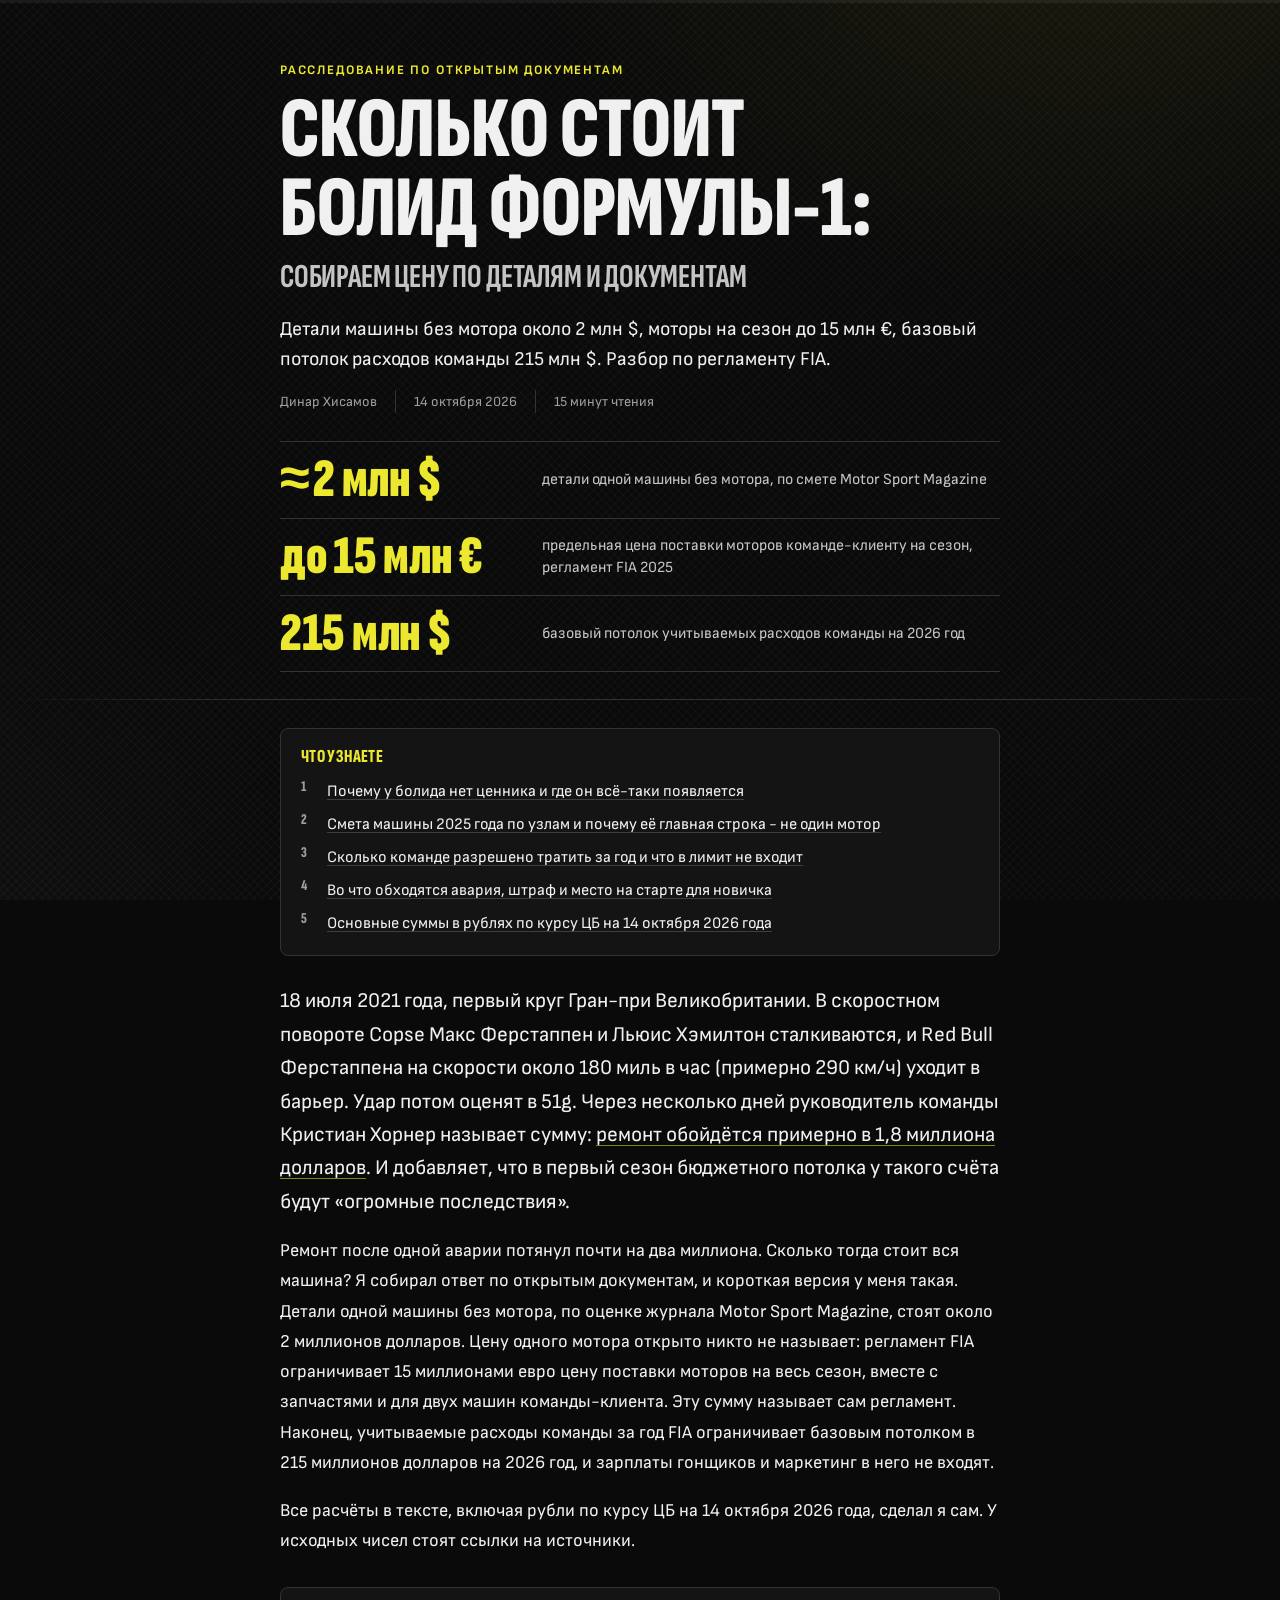
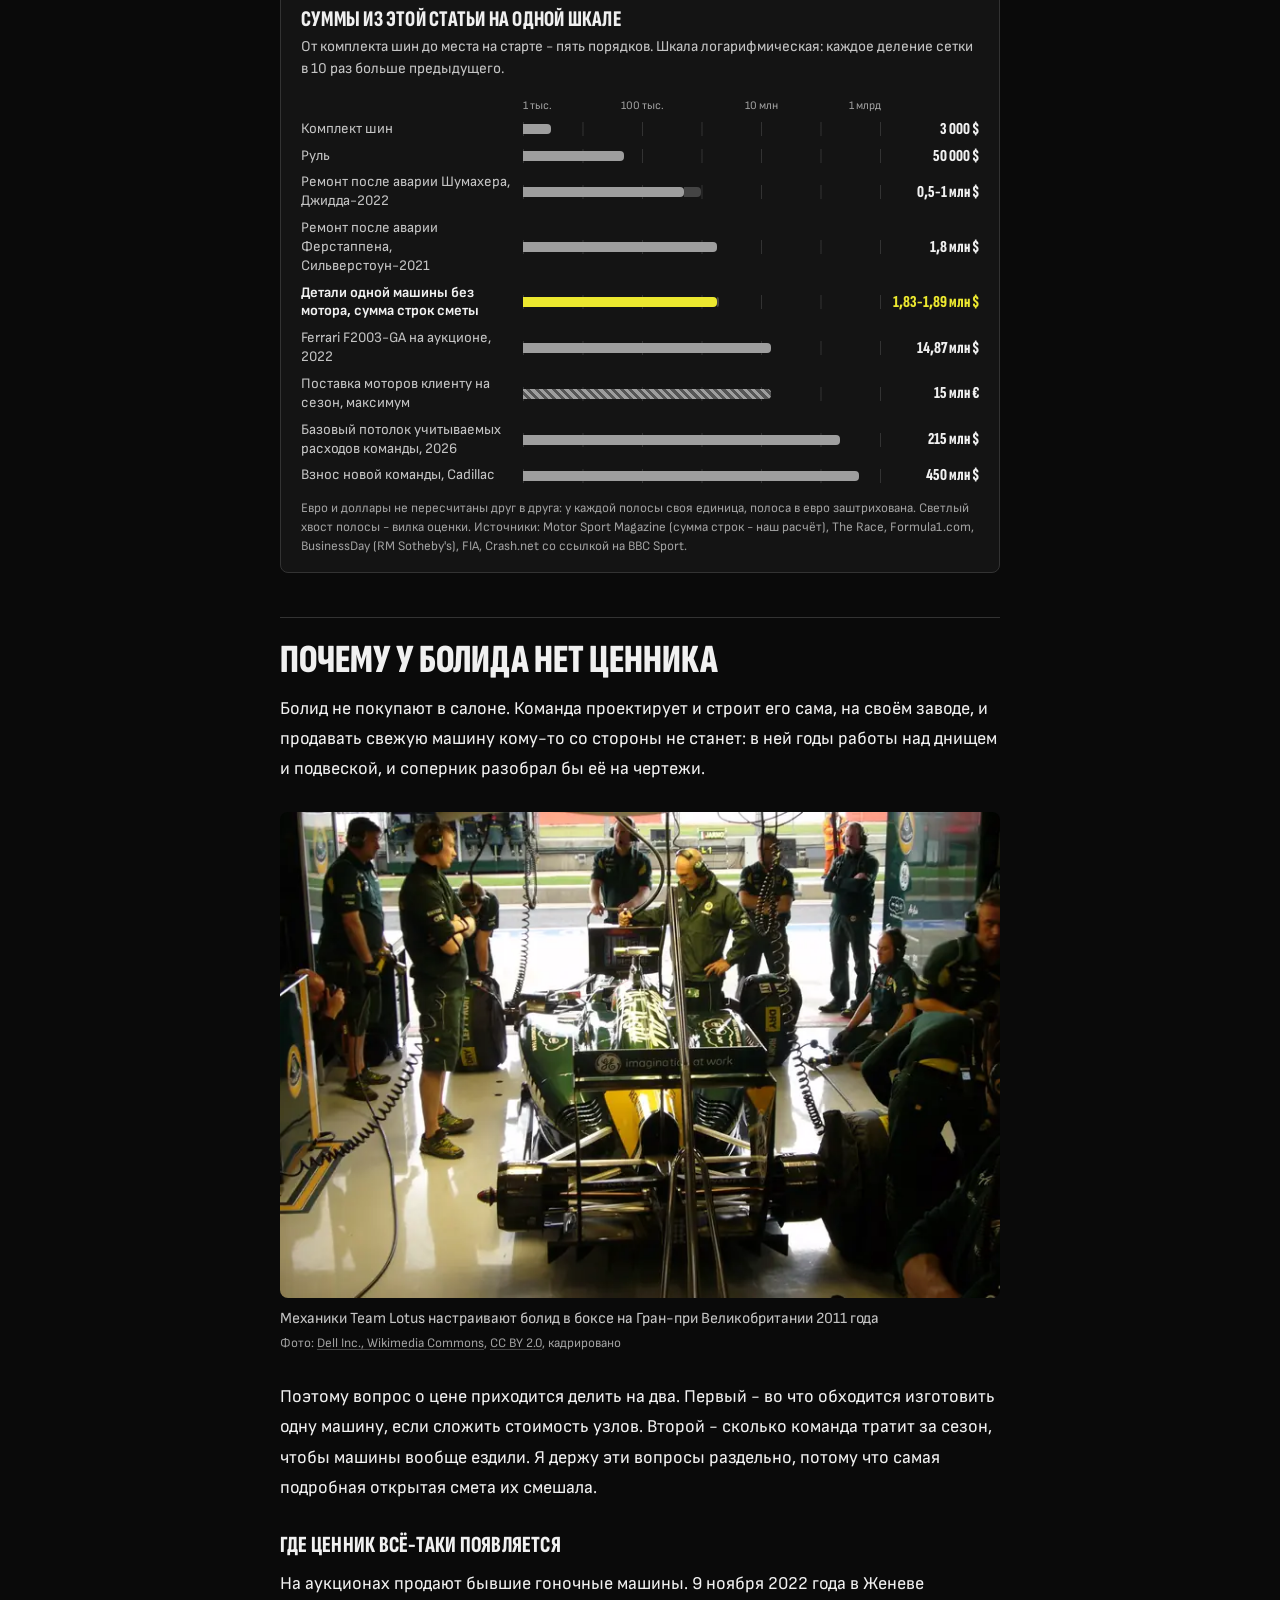
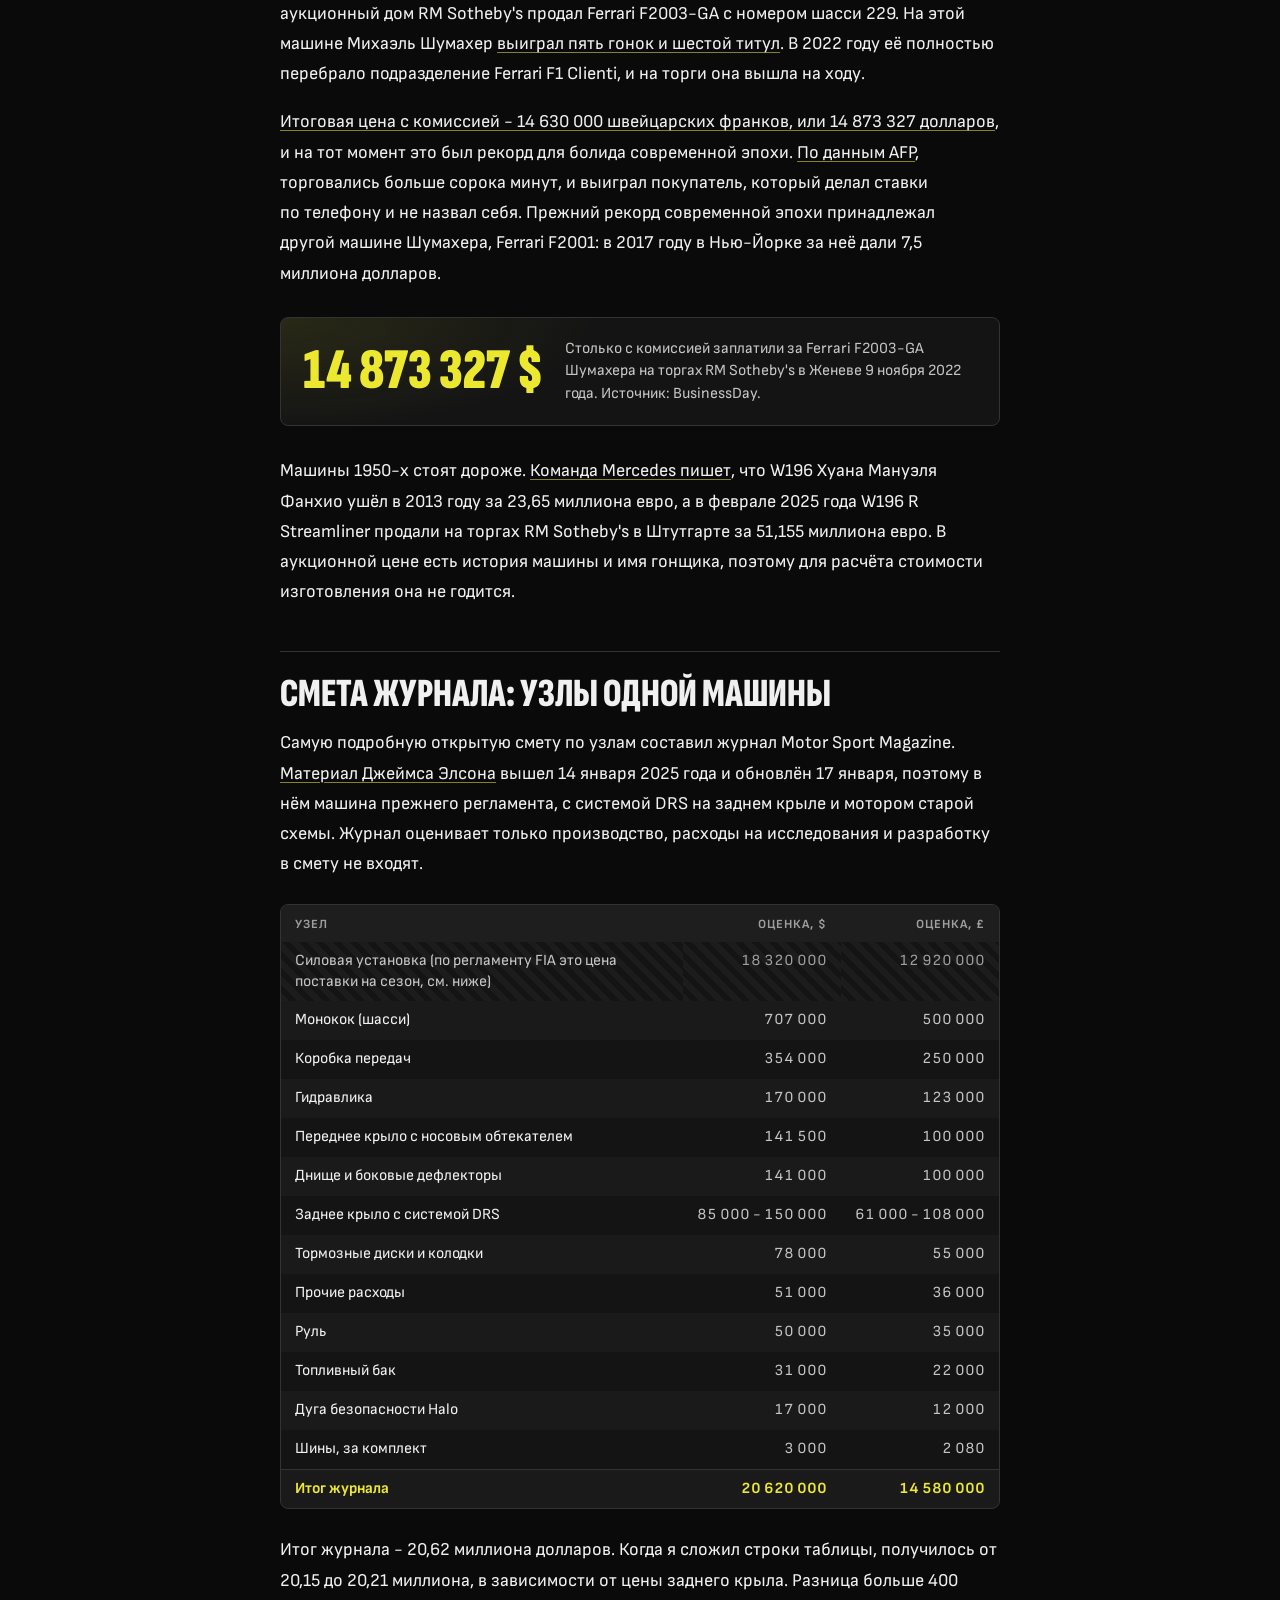
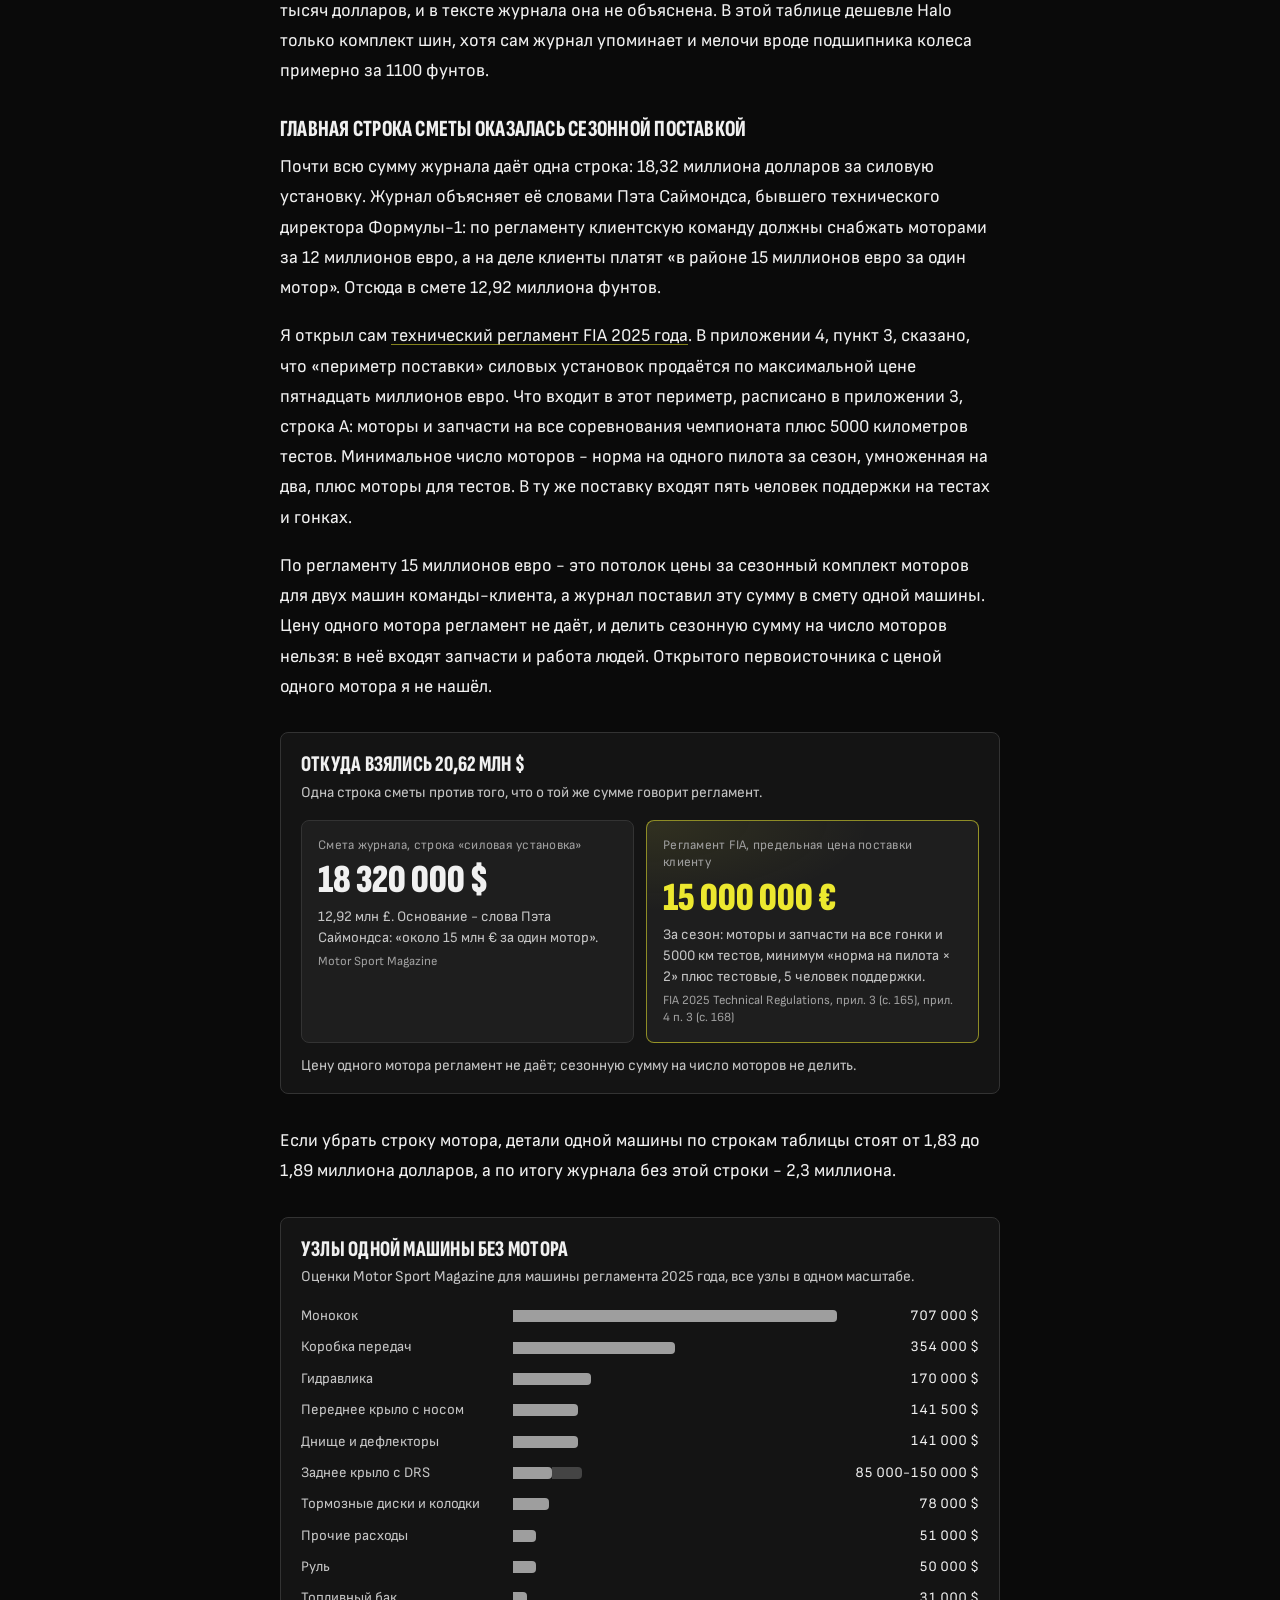
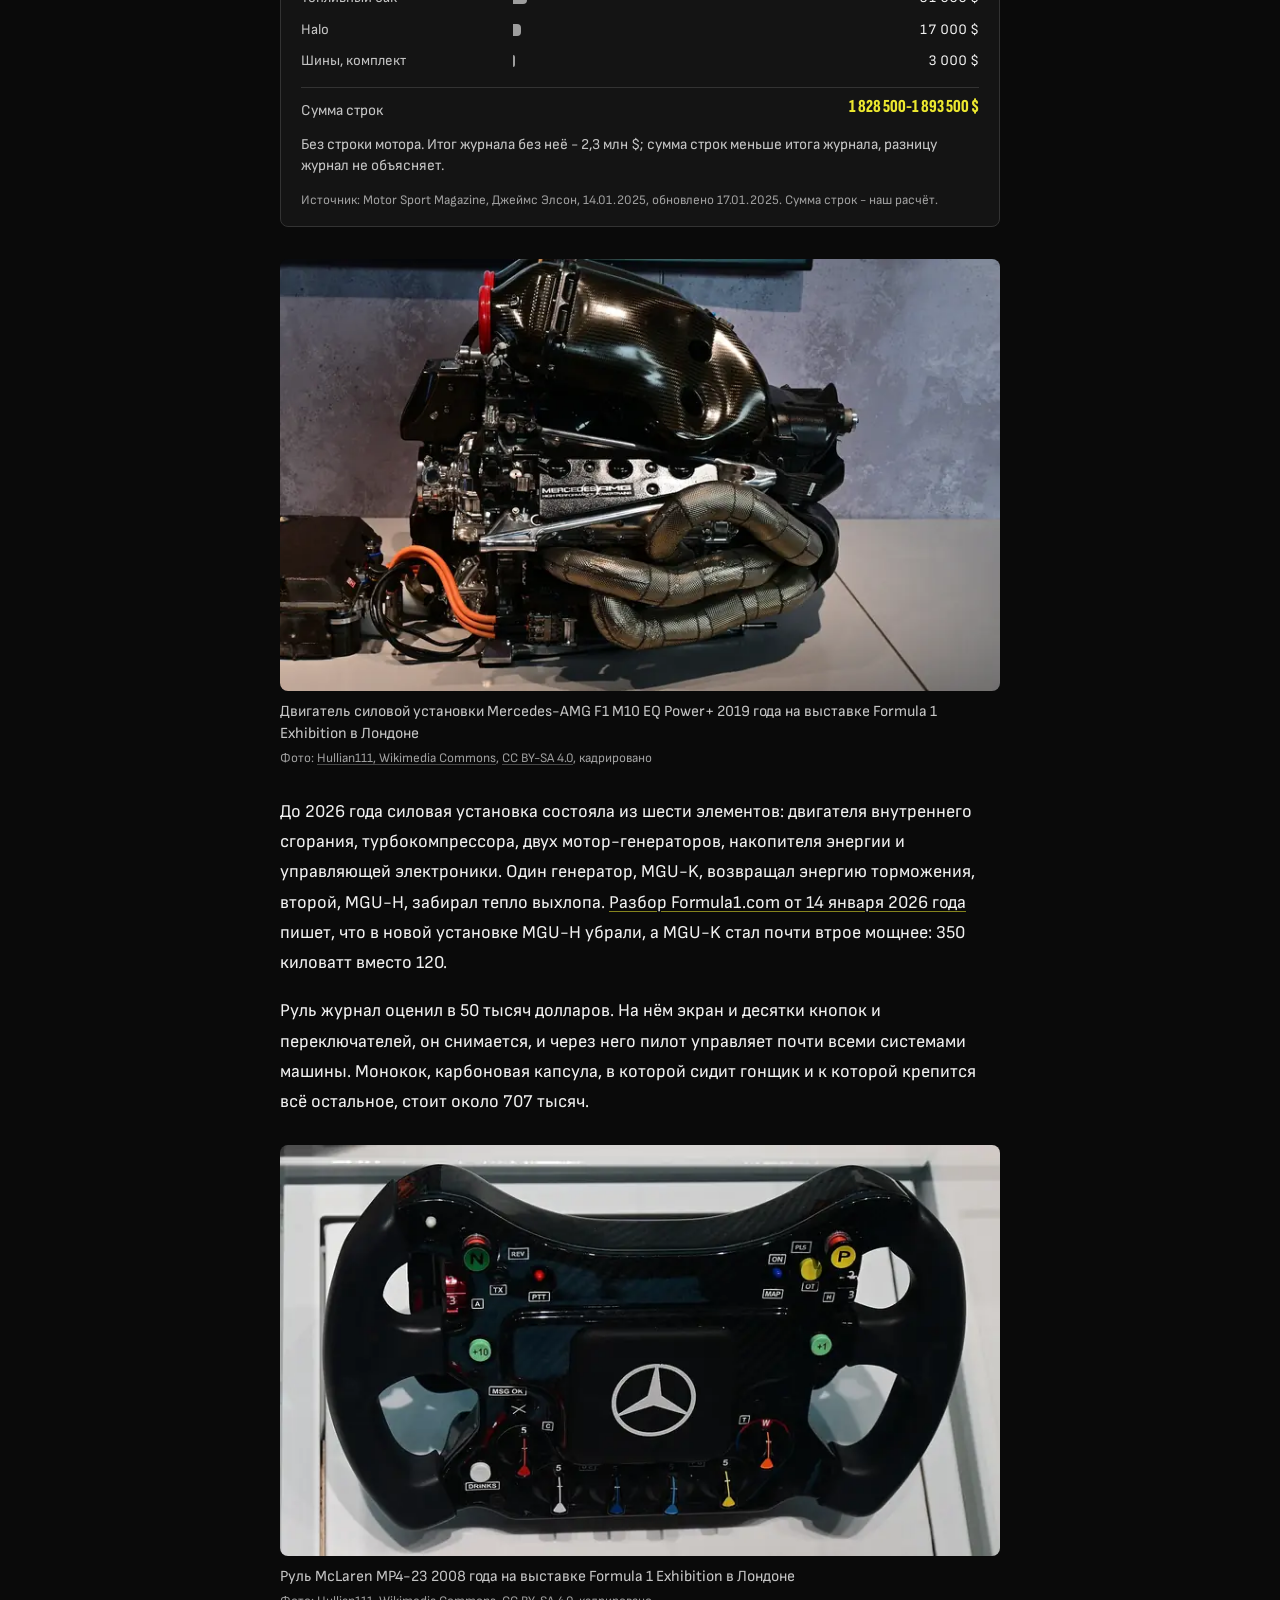
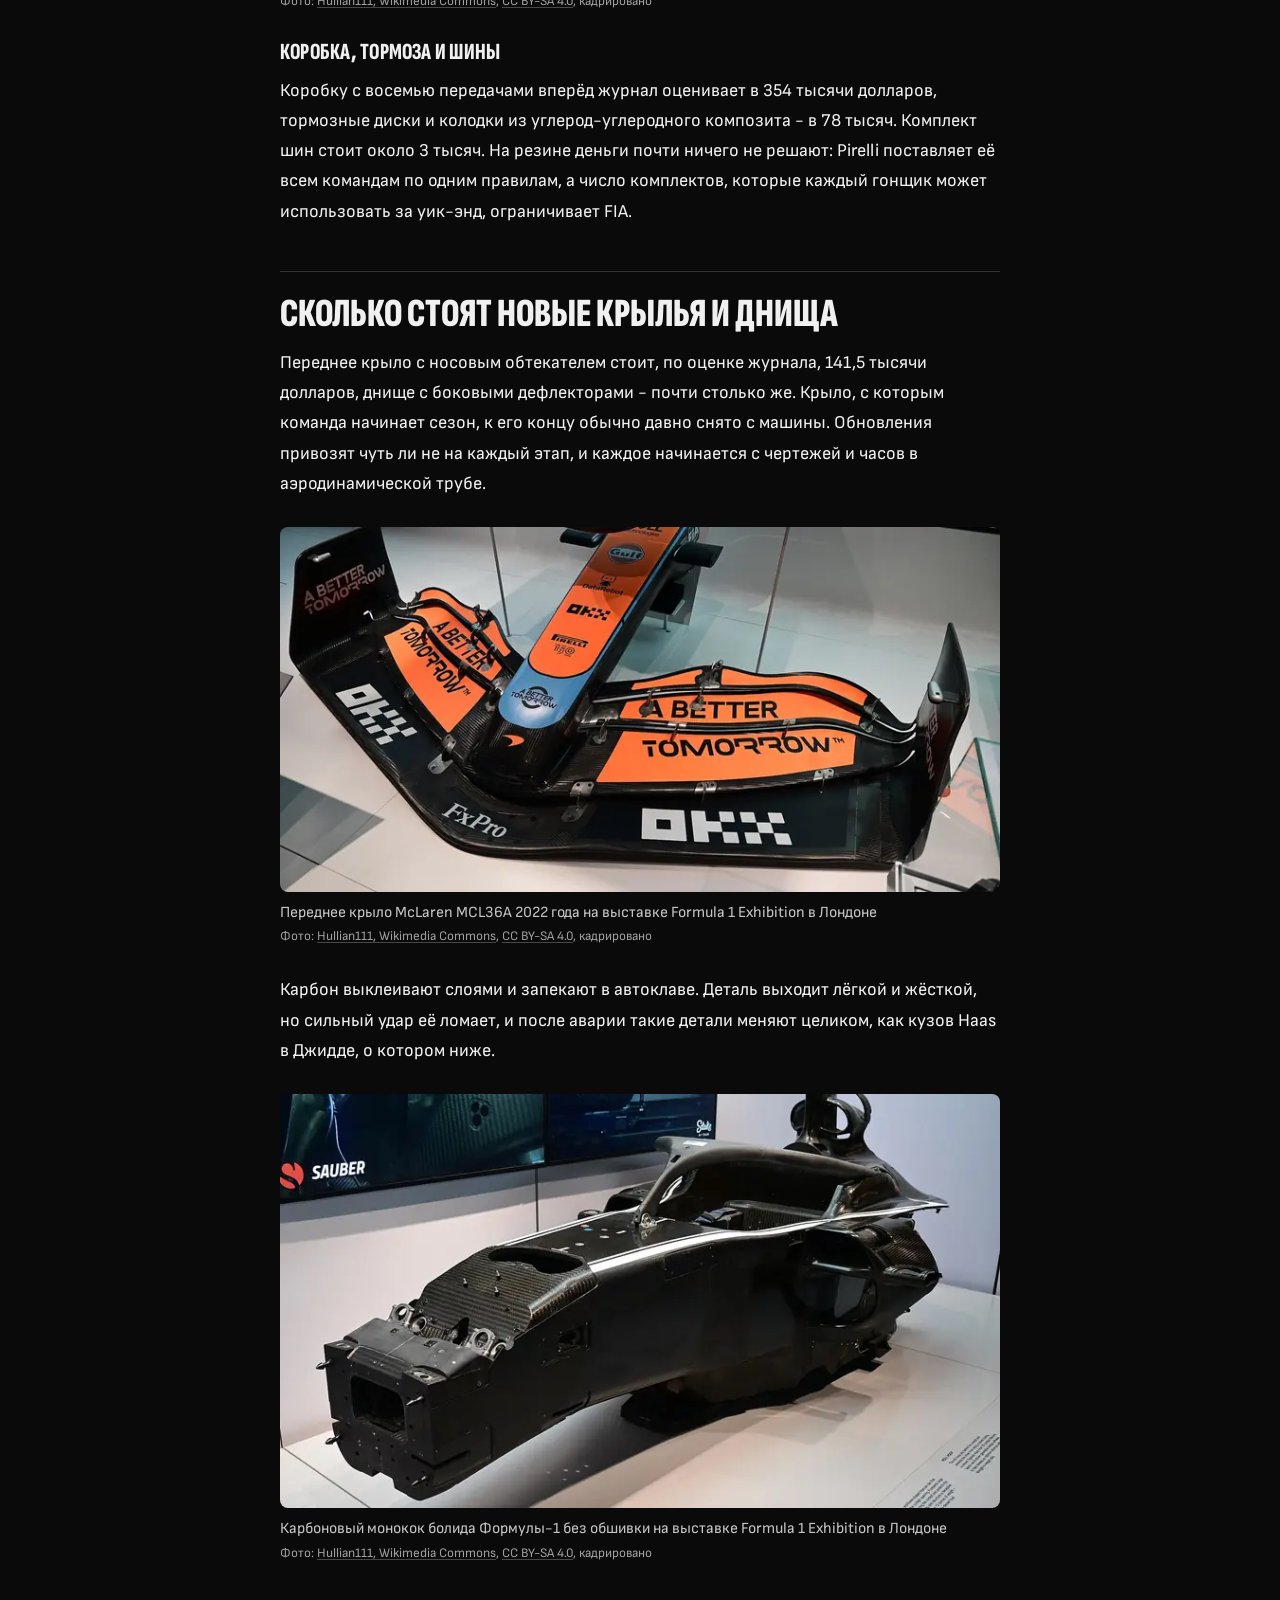
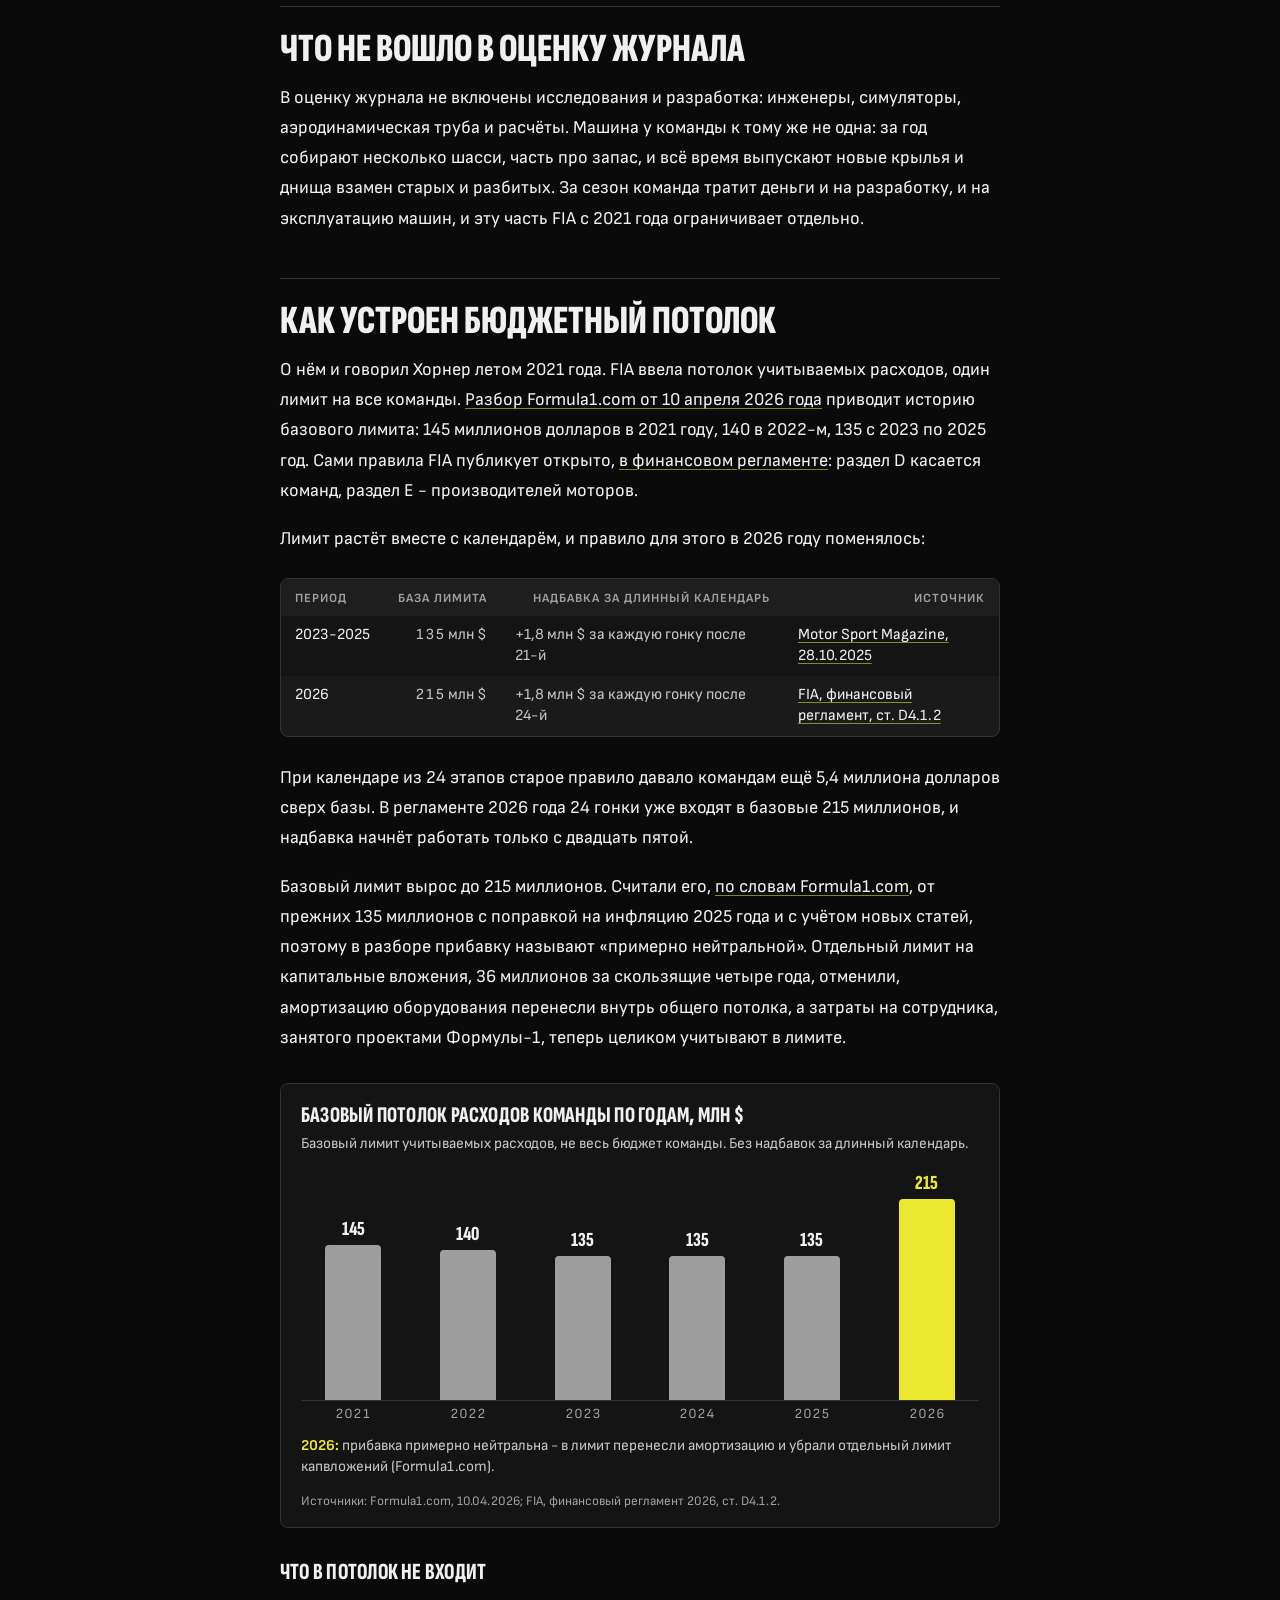
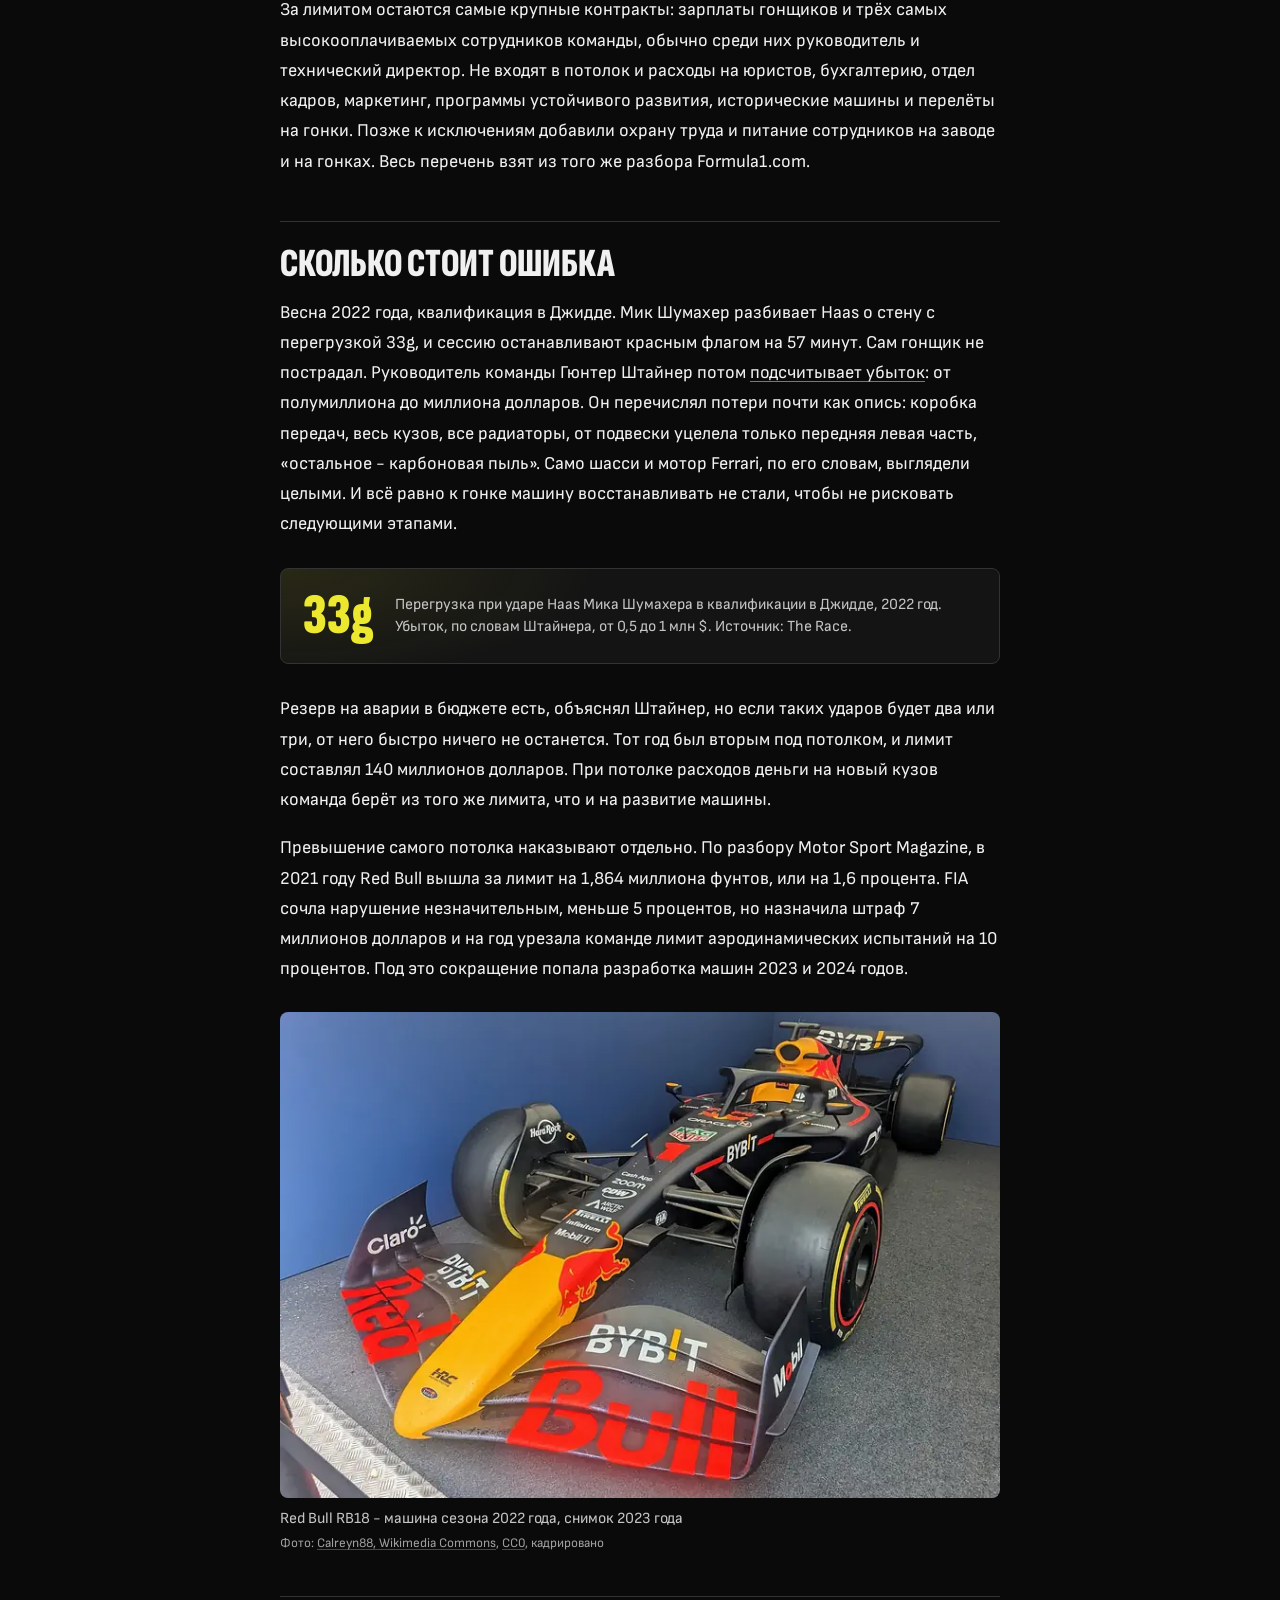
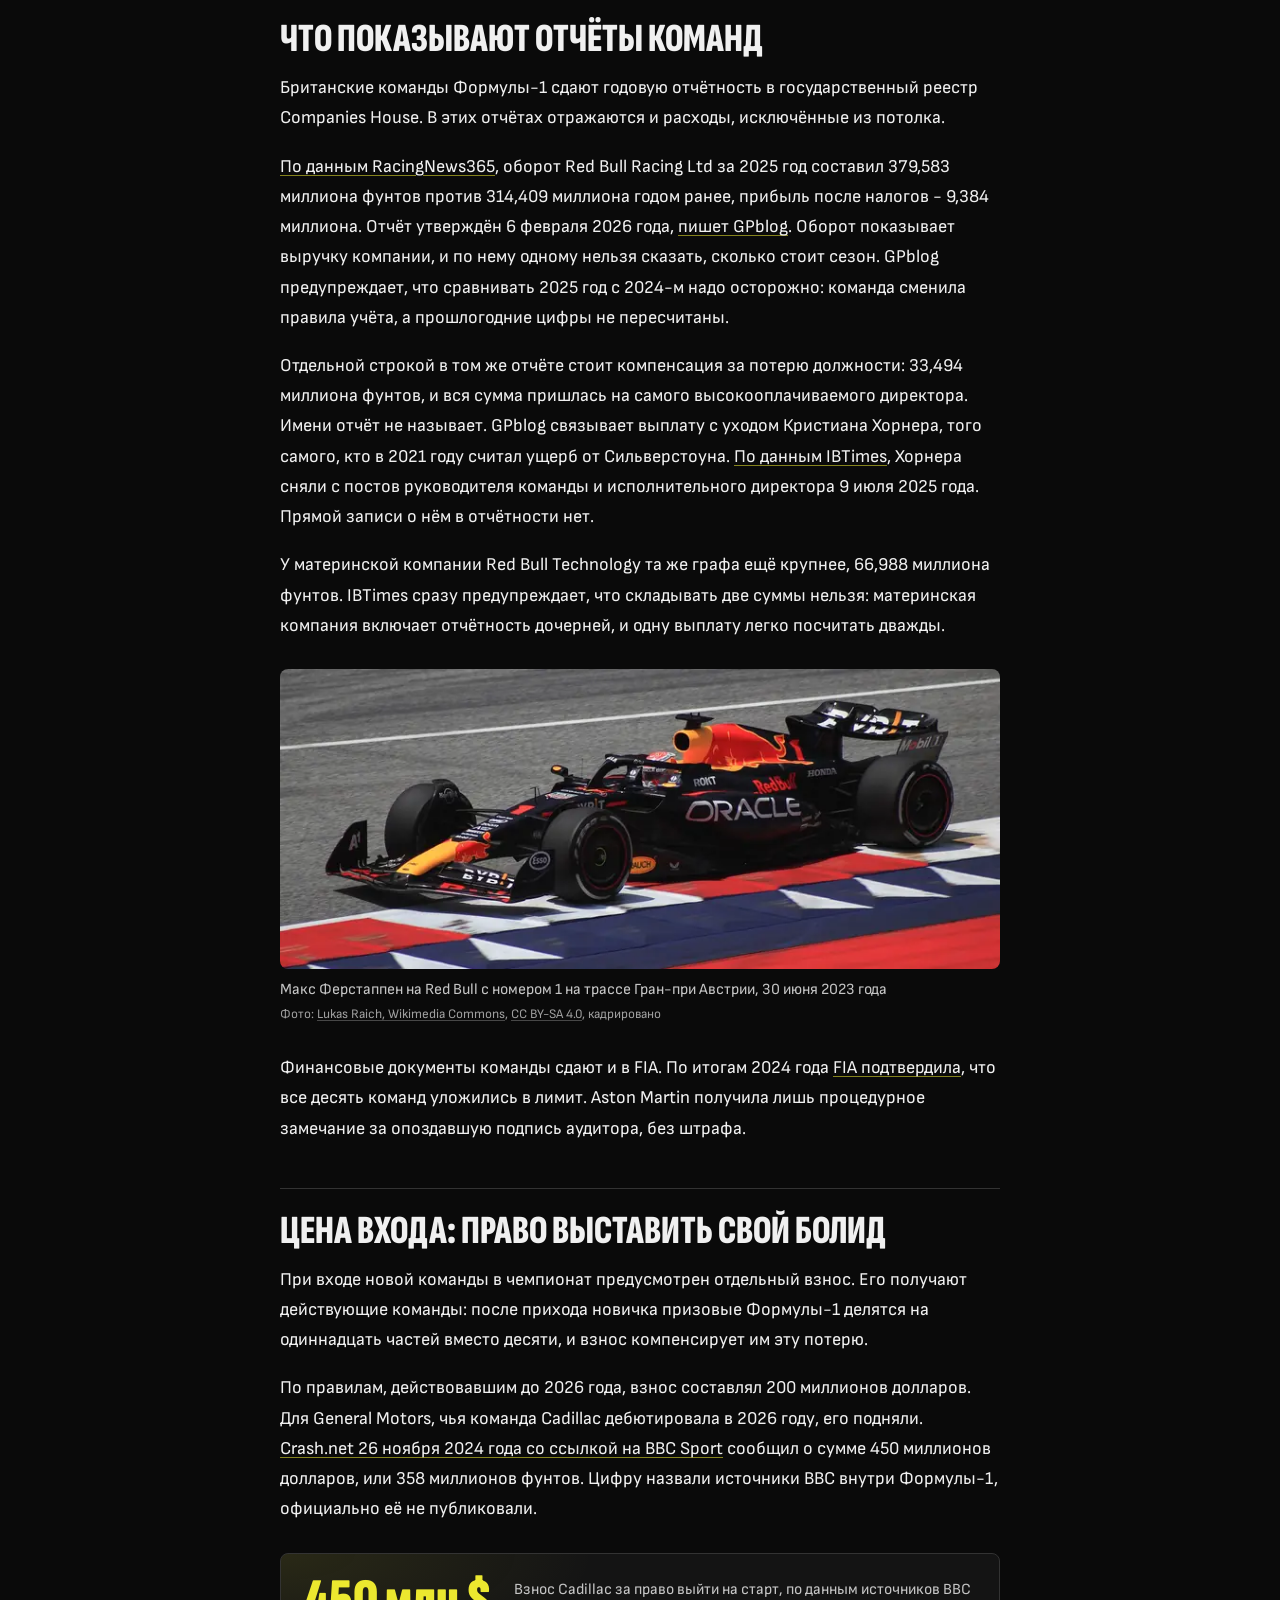
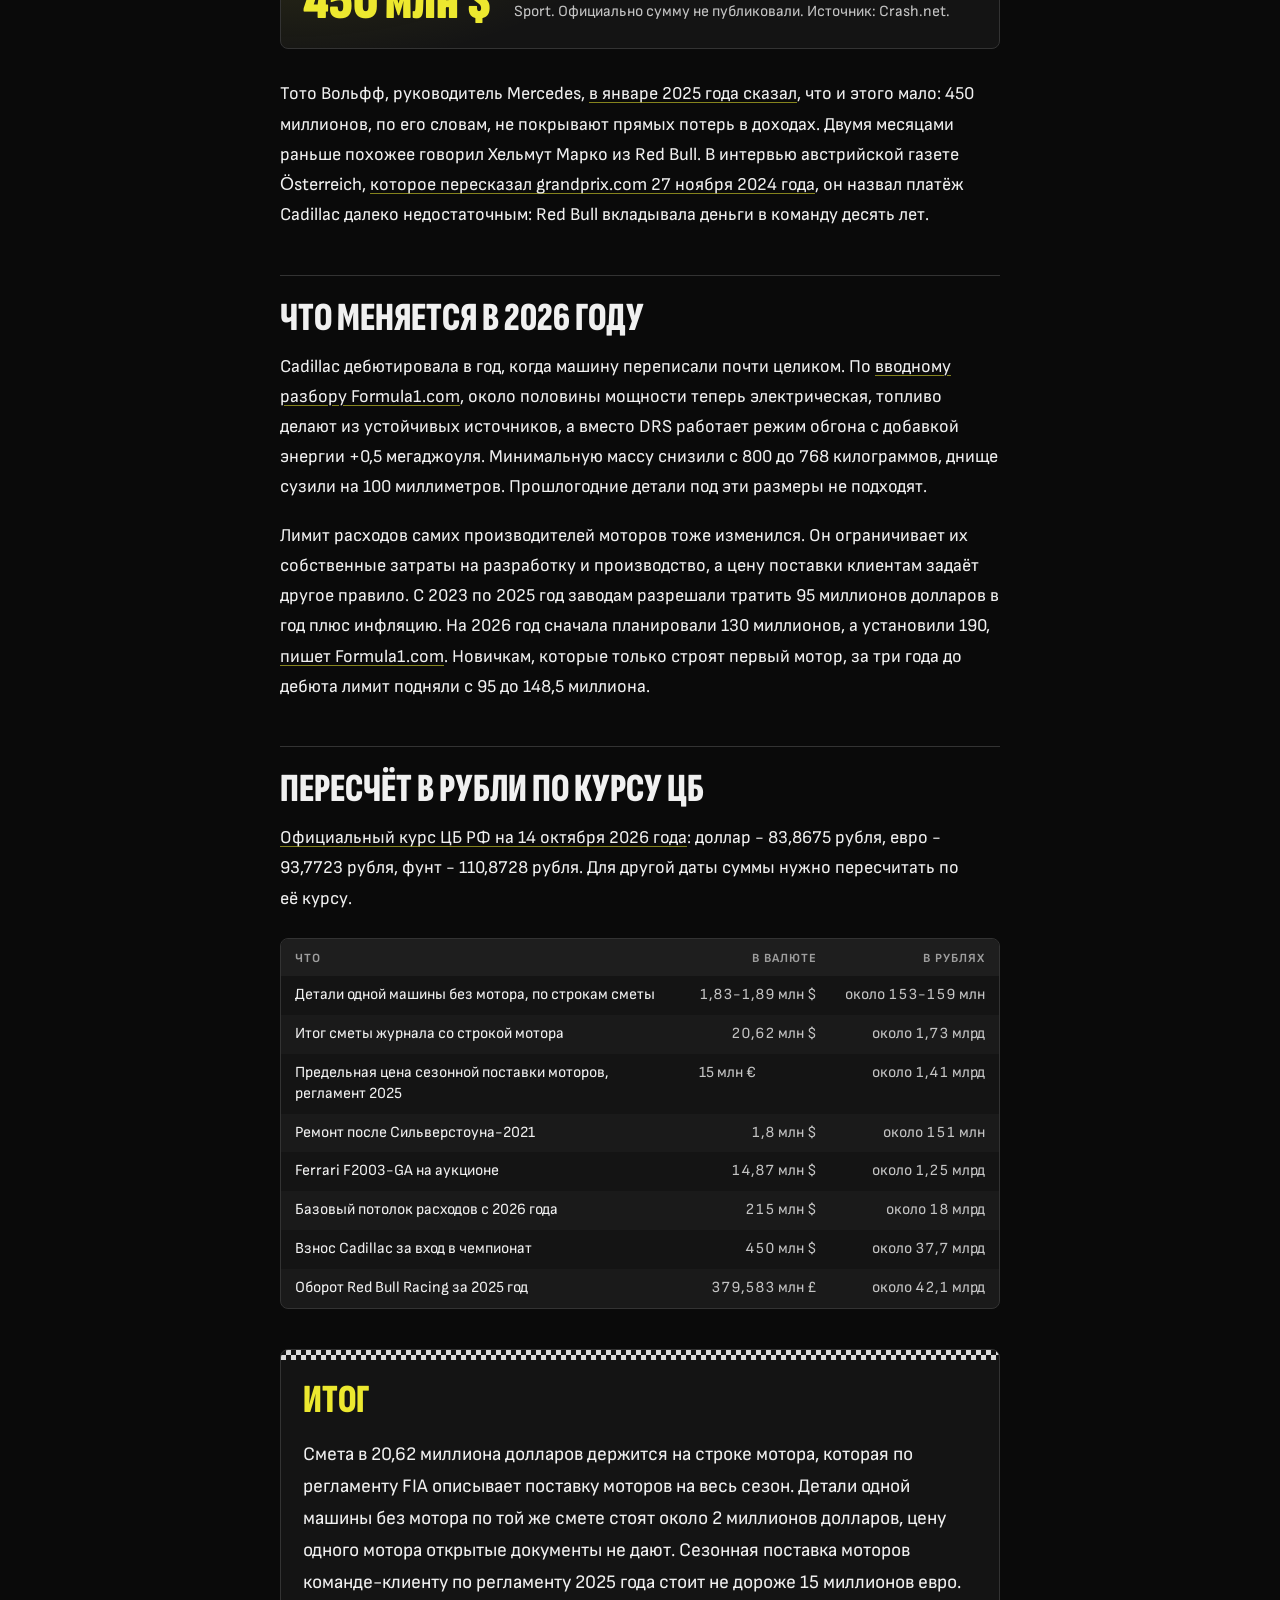
==== index.html @ 83c98d94 "Обновление страницы 2026-10-14 20:47" ====
<!doctype html>
<html lang="ru">
<head>
<meta charset="utf-8">
<meta name="viewport" content="width=device-width, initial-scale=1">
<title>Сколько стоит болид Формулы-1: цена по деталям и документам</title>
<meta name="description" content="Детали машины без мотора около 2 млн $, моторы на сезон до 15 млн €, базовый потолок расходов команды 215 млн $. Разбор по регламенту FIA.">
<meta name="robots" content="noindex, nofollow">
<link rel="canonical" href="https://dinarmizex-hue.github.io/f1-car-cost/">
<meta name="theme-color" content="#0a0a0a">
<link rel="icon" href="data:image/svg+xml,%3Csvg xmlns='http://www.w3.org/2000/svg' viewBox='0 0 32 32'%3E%3Crect width='32' height='32' rx='7' fill='%230a0a0a'/%3E%3Cpath d='M7 22h18v3H7zM9 18h14v2H9z' fill='%23ece82f'/%3E%3C/svg%3E">
<meta property="og:type" content="article">
<meta property="og:locale" content="ru_RU">
<meta property="og:title" content="Сколько стоит болид Формулы-1: цена по деталям и документам">
<meta property="og:description" content="Детали машины без мотора около 2 млн $, моторы на сезон до 15 млн €, базовый потолок расходов команды 215 млн $. Разбор по регламенту FIA.">
<meta property="og:url" content="https://dinarmizex-hue.github.io/f1-car-cost/">
<meta property="og:image" content="https://dinarmizex-hue.github.io/f1-car-cost/og.jpg">
<meta property="og:image:width" content="1200">
<meta property="og:image:height" content="630">
<meta property="og:image:alt" content="Red Bull Макса Ферстаппена на трассе Гран-при Австрии 2023 года">
<meta name="twitter:card" content="summary_large_image">
<link rel="preload" href="fonts/sofia-xc-normal-cyrillic.woff2" as="font" type="font/woff2" crossorigin>
<link rel="preload" href="fonts/sofia-sans-normal-cyrillic.woff2" as="font" type="font/woff2" crossorigin>
<link rel="stylesheet" href="style.css?v=40e8b576d6">
<script>document.documentElement.classList.add('js')</script>
<script type="application/ld+json">{"@context": "https://schema.org", "@type": "Article", "headline": "Сколько стоит болид Формулы-1: цена по деталям и документам", "description": "Детали машины без мотора около 2 млн $, моторы на сезон до 15 млн €, базовый потолок расходов команды 215 млн $. Разбор по регламенту FIA.", "inLanguage": "ru", "datePublished": "2026-10-14", "dateModified": "2026-10-14", "image": ["https://dinarmizex-hue.github.io/f1-car-cost/og.jpg"], "author": {"@type": "Person", "name": "Динар Хисамов"}, "mainEntityOfPage": {"@type": "WebPage", "@id": "https://dinarmizex-hue.github.io/f1-car-cost/"}, "wordCount": 2637}</script>
</head>
<body>
<a class="skip" href="#statya" data-x>К тексту статьи</a>
<div class="progress" aria-hidden="true"><span></span></div>
<nav class="rail" aria-label="Разделы статьи" data-x><ol><li><a href="#bez-cennika">Нет ценника</a></li><li><a href="#smeta">Смета по узлам</a></li><li><a href="#krylo-i-dnishche">Крылья и днища</a></li><li><a href="#vne-smety">Вне сметы</a></li><li><a href="#potolok">Бюджетный потолок</a></li><li><a href="#oshibka">Цена ошибки</a></li><li><a href="#otchety">Отчёты команд</a></li><li><a href="#cena-vhoda">Цена входа</a></li><li><a href="#chto-menyaetsya-v-2026-godu">2026 год</a></li><li><a href="#rubli">В рублях</a></li><li><a href="#itog">Итог</a></li><li><a href="#istochniki">Источники</a></li></ol></nav>
<header class="hero">
<div class="col">
<p class="kicker" data-x>Расследование по открытым документам</p>
<h1><span class="h1a">Сколько стоит болид Формулы-1:</span> <span class="h1b">собираем цену по деталям и документам</span></h1>
<p class="dek">Детали машины без мотора около 2 млн $, моторы на сезон до 15 млн €, базовый потолок расходов команды 215 млн $. Разбор по регламенту FIA.</p>
<p class="byline" data-x><span>Динар Хисамов</span><span>14 октября 2026</span><span>15 минут чтения</span></p>
<ol class="tower" data-x aria-label="Короткий ответ">
<li><span class="tw-num">≈&#8239;2 млн&nbsp;$</span><span class="tw-cap">детали одной машины без мотора, по смете Motor Sport Magazine</span></li>
<li><span class="tw-num">до&nbsp;15 млн&nbsp;€</span><span class="tw-cap">предельная цена поставки моторов команде-клиенту на сезон, регламент FIA 2025</span></li>
<li><span class="tw-num" data-count="215">215 млн&nbsp;$</span><span class="tw-cap">базовый потолок учитываемых расходов команды на 2026 год</span></li>
</ol>
</div>
</header>
<main id="statya">
<div class="col">
<nav class="learn" aria-label="Что узнаете" data-x><p class="learn-t">Что узнаете</p><ol><li><a href="#bez-cennika">Почему у болида нет ценника и где он всё-таки появляется</a></li><li><a href="#smeta">Смета машины 2025 года по узлам и почему её главная строка - не один мотор</a></li><li><a href="#potolok">Сколько команде разрешено тратить за год и что в лимит не входит</a></li><li><a href="#oshibka">Во что обходятся авария, штраф и место на старте для новичка</a></li><li><a href="#rubli">Основные суммы в рублях по курсу ЦБ на 14 октября 2026 года</a></li></ol></nav>
<div class="prose">
<p class="lede">18 июля 2021 года, первый круг Гран-при Великобритании. В скоростном повороте Copse Макс Ферстаппен и Льюис Хэмилтон сталкиваются, и Red Bull Ферстаппена на скорости около 180 миль в час (примерно 290 км/ч) уходит в барьер. Удар потом оценят в 51g. Через несколько дней руководитель команды Кристиан Хорнер называет сумму: <a href="https://www.formula1.com/en/latest/article/red-bull-estimate-damage-to-verstappens-car-from-hamilton-collision-will.4KgQmjryYnBWvTbLQu5IYc" target="_blank" rel="noopener">ремонт обойдётся примерно в 1,8 миллиона долларов</a>. И добавляет, что в первый сезон бюджетного потолка у такого счёта будут «огромные последствия».</p>
<p>Ремонт после одной аварии потянул почти на два миллиона. Сколько тогда стоит вся машина? Я собирал ответ по открытым документам, и короткая версия у меня такая. Детали одной машины без мотора, по оценке журнала Motor Sport Magazine, стоят около 2 миллионов долларов. Цену одного мотора открыто никто не называет: регламент FIA ограничивает 15 миллионами евро цену поставки моторов на весь сезон, вместе с запчастями и для двух машин команды-клиента. Эту сумму называет сам регламент. Наконец, учитываемые расходы команды за год FIA ограничивает базовым потолком в 215 миллионов долларов на 2026 год, и зарплаты гонщиков и маркетинг в него не входят.</p>
<p>Все расчёты в тексте, включая рубли по курсу ЦБ на 14 октября 2026 года, сделал я сам. У исходных чисел стоят ссылки на источники.</p>
<figure class="chart chart-lad reveal" data-x id="masshtab">
<figcaption class="chart-head"><span class="chart-title">Суммы из этой статьи на одной шкале</span>
<span class="chart-sub">От комплекта шин до места на старте - пять порядков. Шкала логарифмическая: каждое деление сетки в 10 раз больше предыдущего.</span></figcaption>
<div class="lad-axis" aria-hidden="true"><span style="--l:0.00%">1 тыс.</span><span style="--l:33.33%">100 тыс.</span><span style="--l:66.67%">10 млн</span><span style="--l:100.00%">1 млрд</span></div>
<ol class="lad"><li class="lad-row" style="--i:0"><span class="lad-what">Комплект шин</span><span class="lad-track" aria-hidden="true"><span class="lad-bar" style="--w:7.95%"></span></span><span class="lad-val">3 000 $</span></li><li class="lad-row" style="--i:1"><span class="lad-what">Руль</span><span class="lad-track" aria-hidden="true"><span class="lad-bar" style="--w:28.32%"></span></span><span class="lad-val">50 000 $</span></li><li class="lad-row" style="--i:2"><span class="lad-what">Ремонт после аварии Шумахера, Джидда-2022</span><span class="lad-track" aria-hidden="true"><span class="lad-bar" style="--w:44.98%"></span><span class="lad-ext" style="--l:44.98%;--w:5.02%"></span></span><span class="lad-val">0,5-1 млн $</span></li><li class="lad-row" style="--i:3"><span class="lad-what">Ремонт после аварии Ферстаппена, Сильверстоун-2021</span><span class="lad-track" aria-hidden="true"><span class="lad-bar" style="--w:54.25%"></span></span><span class="lad-val">1,8 млн $</span></li><li class="lad-row is-hot" style="--i:4"><span class="lad-what">Детали одной машины без мотора, сумма строк сметы</span><span class="lad-track" aria-hidden="true"><span class="lad-bar" style="--w:54.37%"></span><span class="lad-ext" style="--l:54.37%;--w:0.60%"></span></span><span class="lad-val">1,83-1,89 млн $</span></li><li class="lad-row" style="--i:5"><span class="lad-what">Ferrari F2003-GA на аукционе, 2022</span><span class="lad-track" aria-hidden="true"><span class="lad-bar" style="--w:69.54%"></span></span><span class="lad-val">14,87 млн $</span></li><li class="lad-row is-eur" style="--i:6"><span class="lad-what">Поставка моторов клиенту на сезон, максимум</span><span class="lad-track" aria-hidden="true"><span class="lad-bar" style="--w:69.60%"></span></span><span class="lad-val">15 млн €</span></li><li class="lad-row" style="--i:7"><span class="lad-what">Базовый потолок учитываемых расходов команды, 2026</span><span class="lad-track" aria-hidden="true"><span class="lad-bar" style="--w:88.87%"></span></span><span class="lad-val">215 млн $</span></li><li class="lad-row" style="--i:8"><span class="lad-what">Взнос новой команды, Cadillac</span><span class="lad-track" aria-hidden="true"><span class="lad-bar" style="--w:94.22%"></span></span><span class="lad-val">450 млн $</span></li></ol>
<p class="chart-src">Евро и доллары не пересчитаны друг в друга: у каждой полосы своя единица, полоса в евро заштрихована. Светлый хвост полосы - вилка оценки. Источники: Motor Sport Magazine (сумма строк - наш расчёт), The Race, Formula1.com, BusinessDay (RM Sotheby's), FIA, Crash.net со ссылкой на BBC Sport.</p>
</figure>
<h2 id="bez-cennika">Почему у болида нет ценника</h2>
<p>Болид не покупают в салоне. Команда проектирует и строит его сама, на своём заводе, и продавать свежую машину кому-то со стороны не станет: в ней годы работы над днищем и подвеской, и соперник разобрал бы её на чертежи.</p>
<figure class="photo reveal"><div class="ph"><img src="img/lotus-garage-760.webp" srcset="img/lotus-garage-760.webp 760w, img/lotus-garage-1200.webp 1200w" sizes="(max-width: 800px) 100vw, 720px" width="1200" height="810" loading="lazy" decoding="async" alt="Механики Team Lotus настраивают болид в боксе на Гран-при Великобритании 2011 года"></div><figcaption><span class="ph-cap">Механики Team Lotus настраивают болид в боксе на Гран-при Великобритании 2011 года</span><span class="credit" data-x>Фото: <a href="https://commons.wikimedia.org/wiki/File:2011_British_GP_-_Lotus_garage.jpg" target="_blank" rel="noopener">Dell Inc., Wikimedia Commons</a>, <a href="https://creativecommons.org/licenses/by/2.0/" target="_blank" rel="noopener">CC BY 2.0</a>, кадрировано</span></figcaption></figure>
<p>Поэтому вопрос о цене приходится делить на два. Первый - во что обходится изготовить одну машину, если сложить стоимость узлов. Второй - сколько команда тратит за сезон, чтобы машины вообще ездили. Я держу эти вопросы раздельно, потому что самая подробная открытая смета их смешала.</p>
<h3>Где ценник всё-таки появляется</h3>
<p>На аукционах продают бывшие гоночные машины. 9 ноября 2022 года в Женеве аукционный дом RM Sotheby's продал Ferrari F2003-GA с номером шасси 229. На этой машине Михаэль Шумахер <a href="https://tiresandparts.net/news/ex-michael-schumacher-ferrari-f2003-ga-sells-for-record-14630000-chf-14873327-usd-at-sothebys-luxury-week-sale-in-geneva/" target="_blank" rel="noopener">выиграл пять гонок и шестой титул</a>. В 2022 году её полностью перебрало подразделение Ferrari F1 Clienti, и на торги она вышла на ходу.</p>
<p><a href="https://www.businessday.co.za/bd/life/motoring/2022-11-16-schumacher-ferrari-sells-for-more-than-14m-at-swiss-auction/" target="_blank" rel="noopener">Итоговая цена с комиссией - 14 630 000 швейцарских франков, или 14 873 327 долларов</a>, и на тот момент это был рекорд для болида современной эпохи. <a href="https://gulfnews.com/sport/schumacher-ferrari-fetches-record-13-million-at-auction-1.1668011144508" target="_blank" rel="noopener">По данным AFP</a>, торговались больше сорока минут, и выиграл покупатель, который делал ставки по телефону и не назвал себя. Прежний рекорд современной эпохи принадлежал другой машине Шумахера, Ferrari F2001: в 2017 году в Нью-Йорке за неё дали 7,5 миллиона долларов.</p>
<aside class="vrezka reveal" data-x><span class="vr-num" data-count="14873327">14 873 327 $</span><span class="vr-text">Столько с комиссией заплатили за Ferrari F2003-GA Шумахера на торгах RM Sotheby's в Женеве 9 ноября 2022 года. Источник: BusinessDay.</span></aside>
<p>Машины <span class="nw">1950-х</span> стоят дороже. <a href="https://www.mercedesamgf1.com/news/introducing-the-most-valuable-grand-prix-car-ever" target="_blank" rel="noopener">Команда Mercedes пишет</a>, что W196 Хуана Мануэля Фанхио ушёл в 2013 году за 23,65 миллиона евро, а в феврале 2025 года W196 R Streamliner продали на торгах RM Sotheby's в Штутгарте за 51,155 миллиона евро. В аукционной цене есть история машины и имя гонщика, поэтому для расчёта стоимости изготовления она не годится.</p>
<h2 id="smeta">Смета журнала: узлы одной машины</h2>
<p>Самую подробную открытую смету по узлам составил журнал Motor Sport Magazine. <a href="https://www.motorsportmagazine.com/articles/single-seaters/f1/how-much-does-an-f1-car-cost/" target="_blank" rel="noopener">Материал Джеймса Элсона</a> вышел 14 января 2025 года и обновлён 17 января, поэтому в нём машина прежнего регламента, с системой DRS на заднем крыле и мотором старой схемы. Журнал оценивает только производство, расходы на исследования и разработку в смету не входят.</p>
<div class="tbl stack"><table><thead><tr><th>Узел</th><th class=n>Оценка, $</th><th class=n>Оценка, £</th></tr></thead><tbody><tr class="mot"><td data-label="Узел"><span class="cv">Силовая установка (по регламенту FIA это цена поставки на сезон, см. ниже)</span></td><td data-label="Оценка, $" class=n><span class="cv">18 320 000</span></td><td data-label="Оценка, £" class=n><span class="cv">12 920 000</span></td></tr><tr><td data-label="Узел"><span class="cv">Монокок (шасси)</span></td><td data-label="Оценка, $" class=n><span class="cv">707 000</span></td><td data-label="Оценка, £" class=n><span class="cv">500 000</span></td></tr><tr><td data-label="Узел"><span class="cv">Коробка передач</span></td><td data-label="Оценка, $" class=n><span class="cv">354 000</span></td><td data-label="Оценка, £" class=n><span class="cv">250 000</span></td></tr><tr><td data-label="Узел"><span class="cv">Гидравлика</span></td><td data-label="Оценка, $" class=n><span class="cv">170 000</span></td><td data-label="Оценка, £" class=n><span class="cv">123 000</span></td></tr><tr><td data-label="Узел"><span class="cv">Переднее крыло с носовым обтекателем</span></td><td data-label="Оценка, $" class=n><span class="cv">141 500</span></td><td data-label="Оценка, £" class=n><span class="cv">100 000</span></td></tr><tr><td data-label="Узел"><span class="cv">Днище и боковые дефлекторы</span></td><td data-label="Оценка, $" class=n><span class="cv">141 000</span></td><td data-label="Оценка, £" class=n><span class="cv">100 000</span></td></tr><tr><td data-label="Узел"><span class="cv">Заднее крыло с системой DRS</span></td><td data-label="Оценка, $" class=n><span class="cv">85 000 - 150 000</span></td><td data-label="Оценка, £" class=n><span class="cv">61 000 - 108 000</span></td></tr><tr><td data-label="Узел"><span class="cv">Тормозные диски и колодки</span></td><td data-label="Оценка, $" class=n><span class="cv">78 000</span></td><td data-label="Оценка, £" class=n><span class="cv">55 000</span></td></tr><tr><td data-label="Узел"><span class="cv">Прочие расходы</span></td><td data-label="Оценка, $" class=n><span class="cv">51 000</span></td><td data-label="Оценка, £" class=n><span class="cv">36 000</span></td></tr><tr><td data-label="Узел"><span class="cv">Руль</span></td><td data-label="Оценка, $" class=n><span class="cv">50 000</span></td><td data-label="Оценка, £" class=n><span class="cv">35 000</span></td></tr><tr><td data-label="Узел"><span class="cv">Топливный бак</span></td><td data-label="Оценка, $" class=n><span class="cv">31 000</span></td><td data-label="Оценка, £" class=n><span class="cv">22 000</span></td></tr><tr><td data-label="Узел"><span class="cv">Дуга безопасности Halo</span></td><td data-label="Оценка, $" class=n><span class="cv">17 000</span></td><td data-label="Оценка, £" class=n><span class="cv">12 000</span></td></tr><tr><td data-label="Узел"><span class="cv">Шины, за комплект</span></td><td data-label="Оценка, $" class=n><span class="cv">3 000</span></td><td data-label="Оценка, £" class=n><span class="cv">2 080</span></td></tr><tr class="tot"><td data-label="Узел"><span class="cv"><strong>Итог журнала</strong></span></td><td data-label="Оценка, $" class=n><span class="cv"><strong>20 620 000</strong></span></td><td data-label="Оценка, £" class=n><span class="cv"><strong>14 580 000</strong></span></td></tr></tbody></table></div>
<p>Итог журнала - 20,62 миллиона долларов. Когда я сложил строки таблицы, получилось от 20,15 до 20,21 миллиона, в зависимости от цены заднего крыла. Разница больше 400 тысяч долларов, и в тексте журнала она не объяснена. В этой таблице дешевле Halo только комплект шин, хотя сам журнал упоминает и мелочи вроде подшипника колеса примерно за 1100 фунтов.</p>
<h3>Главная строка сметы оказалась сезонной поставкой</h3>
<p>Почти всю сумму журнала даёт одна строка: 18,32 миллиона долларов за силовую установку. Журнал объясняет её словами Пэта Саймондса, бывшего технического директора <span class="nw">Формулы-1</span>: по регламенту клиентскую команду должны снабжать моторами за 12 миллионов евро, а на деле клиенты платят «в районе 15 миллионов евро за один мотор». Отсюда в смете 12,92 миллиона фунтов.</p>
<p>Я открыл сам <a href="https://www.fia.com/sites/default/files/documents/fia_2025_formula_1_technical_regulations_-_issue_03_-_2025-04-07.pdf" target="_blank" rel="noopener">технический регламент FIA 2025 года</a>. В приложении 4, пункт 3, сказано, что «периметр поставки» силовых установок продаётся по максимальной цене пятнадцать миллионов евро. Что входит в этот периметр, расписано в приложении 3, строка A: моторы и запчасти на все соревнования чемпионата плюс 5000 километров тестов. Минимальное число моторов - норма на одного пилота за сезон, умноженная на два, плюс моторы для тестов. В ту же поставку входят пять человек поддержки на тестах и гонках.</p>
<p>По регламенту 15 миллионов евро - это потолок цены за сезонный комплект моторов для двух машин команды-клиента, а журнал поставил эту сумму в смету одной машины. Цену одного мотора регламент не даёт, и делить сезонную сумму на число моторов нельзя: в неё входят запчасти и работа людей. Открытого первоисточника с ценой одного мотора я не нашёл.</p>
<figure class="chart chart-motor reveal" data-x id="motor">
<figcaption class="chart-head"><span class="chart-title">Откуда взялись 20,62 млн $</span>
<span class="chart-sub">Одна строка сметы против того, что о той же сумме говорит регламент.</span></figcaption>
<div class="duo">
<div class="duo-card"><span class="duo-who">Смета журнала, строка «силовая установка»</span>
<span class="duo-num">18 320 000 $</span>
<span class="duo-txt">12,92 млн £. Основание - слова Пэта Саймондса: «около 15 млн € за один мотор».</span>
<span class="duo-src">Motor Sport Magazine</span></div>
<div class="duo-card is-hot"><span class="duo-who">Регламент FIA, предельная цена поставки клиенту</span>
<span class="duo-num">15 000 000 €</span>
<span class="duo-txt">За сезон: моторы и запчасти на все гонки и 5000 км тестов, минимум «норма на пилота × 2» плюс тестовые, 5 человек поддержки.</span>
<span class="duo-src">FIA 2025 Technical Regulations, прил. 3 (с. 165), прил. 4 п. 3 (с. 168)</span></div>
</div>
<p class="cap-note">Цену одного мотора регламент не даёт; сезонную сумму на число моторов не делить.</p>
</figure>
<p>Если убрать строку мотора, детали одной машины по строкам таблицы стоят от 1,83 до 1,89 миллиона долларов, а по итогу журнала без этой строки - 2,3 миллиона.</p>
<figure class="chart chart-smeta reveal" data-x id="uzly">
<figcaption class="chart-head"><span class="chart-title">Узлы одной машины без мотора</span>
<span class="chart-sub">Оценки Motor Sport Magazine для машины регламента 2025 года, все узлы в одном масштабе.</span></figcaption>
<ul class="sm"><li style="--i:0"><span class="sm-name">Монокок</span><span class="sm-track" aria-hidden="true"><span class="sm-bar" style="--w:100.00%"></span></span><span class="sm-val">707 000 $</span></li><li style="--i:1"><span class="sm-name">Коробка передач</span><span class="sm-track" aria-hidden="true"><span class="sm-bar" style="--w:50.07%"></span></span><span class="sm-val">354 000 $</span></li><li style="--i:2"><span class="sm-name">Гидравлика</span><span class="sm-track" aria-hidden="true"><span class="sm-bar" style="--w:24.05%"></span></span><span class="sm-val">170 000 $</span></li><li style="--i:3"><span class="sm-name">Переднее крыло с носом</span><span class="sm-track" aria-hidden="true"><span class="sm-bar" style="--w:20.01%"></span></span><span class="sm-val">141 500 $</span></li><li style="--i:4"><span class="sm-name">Днище и дефлекторы</span><span class="sm-track" aria-hidden="true"><span class="sm-bar" style="--w:19.94%"></span></span><span class="sm-val">141 000 $</span></li><li style="--i:5"><span class="sm-name">Заднее крыло с DRS</span><span class="sm-track" aria-hidden="true"><span class="sm-bar" style="--w:12.02%"></span><span class="sm-ext" style="--l:12.02%;--w:9.19%"></span></span><span class="sm-val">85 000-150 000 $</span></li><li style="--i:6"><span class="sm-name">Тормозные диски и колодки</span><span class="sm-track" aria-hidden="true"><span class="sm-bar" style="--w:11.03%"></span></span><span class="sm-val">78 000 $</span></li><li style="--i:7"><span class="sm-name">Прочие расходы</span><span class="sm-track" aria-hidden="true"><span class="sm-bar" style="--w:7.21%"></span></span><span class="sm-val">51 000 $</span></li><li style="--i:8"><span class="sm-name">Руль</span><span class="sm-track" aria-hidden="true"><span class="sm-bar" style="--w:7.07%"></span></span><span class="sm-val">50 000 $</span></li><li style="--i:9"><span class="sm-name">Топливный бак</span><span class="sm-track" aria-hidden="true"><span class="sm-bar" style="--w:4.38%"></span></span><span class="sm-val">31 000 $</span></li><li style="--i:10"><span class="sm-name">Halo</span><span class="sm-track" aria-hidden="true"><span class="sm-bar" style="--w:2.40%"></span></span><span class="sm-val">17 000 $</span></li><li style="--i:11"><span class="sm-name">Шины, комплект</span><span class="sm-track" aria-hidden="true"><span class="sm-bar" style="--w:0.60%"></span></span><span class="sm-val">3 000 $</span></li></ul>
<p class="sm-sum"><span>Сумма строк</span><b>1 828 500-1 893 500 $</b></p>
<p class="cap-note">Без строки мотора. Итог журнала без неё - 2,3 млн $; сумма строк меньше итога журнала, разницу журнал не объясняет.</p>
<p class="chart-src">Источник: Motor Sport Magazine, Джеймс Элсон, 14.01.2025, обновлено 17.01.2025. Сумма строк - наш расчёт.</p>
</figure>
<figure class="photo reveal"><div class="ph"><img src="img/mercedes-engine-760.webp" srcset="img/mercedes-engine-760.webp 760w, img/mercedes-engine-1200.webp 1200w" sizes="(max-width: 800px) 100vw, 720px" width="1200" height="720" loading="lazy" decoding="async" alt="Двигатель силовой установки Mercedes-AMG F1 M10 EQ Power+ 2019 года на выставке Formula 1 Exhibition в Лондоне"></div><figcaption><span class="ph-cap">Двигатель силовой установки Mercedes-AMG F1 M10 EQ Power+ 2019 года на выставке Formula 1 Exhibition в Лондоне</span><span class="credit" data-x>Фото: <a href="https://commons.wikimedia.org/wiki/File:Mercedes-AMG_F1_M10_Engine_at_Formula_1_Exhibition,_London.jpg" target="_blank" rel="noopener">Hullian111, Wikimedia Commons</a>, <a href="https://creativecommons.org/licenses/by-sa/4.0/" target="_blank" rel="noopener">CC BY-SA 4.0</a>, кадрировано</span></figcaption></figure>
<p>До 2026 года силовая установка состояла из шести элементов: двигателя внутреннего сгорания, турбокомпрессора, двух мотор-генераторов, накопителя энергии и управляющей электроники. Один генератор, MGU-K, возвращал энергию торможения, второй, MGU-H, забирал тепло выхлопа. <a href="https://www.formula1.com/en/latest/article/2026-regulations-explained-all-you-need-to-know-about-f1s-new-power-units.14jfv7a36905uDJDdNyfQd" target="_blank" rel="noopener">Разбор Formula1.com от 14 января 2026 года</a> пишет, что в новой установке MGU-H убрали, а MGU-K стал почти втрое мощнее: 350 киловатт вместо 120.</p>
<p>Руль журнал оценил в 50 тысяч долларов. На нём экран и десятки кнопок и переключателей, он снимается, и через него пилот управляет почти всеми системами машины. Монокок, карбоновая капсула, в которой сидит гонщик и к которой крепится всё остальное, стоит около 707 тысяч.</p>
<figure class="photo reveal"><div class="ph"><img src="img/mclaren-wheel-760.webp" srcset="img/mclaren-wheel-760.webp 760w, img/mclaren-wheel-1200.webp 1200w" sizes="(max-width: 800px) 100vw, 720px" width="1200" height="686" loading="lazy" decoding="async" alt="Руль McLaren MP4-23 2008 года на выставке Formula 1 Exhibition в Лондоне"></div><figcaption><span class="ph-cap">Руль McLaren MP4-23 2008 года на выставке Formula 1 Exhibition в Лондоне</span><span class="credit" data-x>Фото: <a href="https://commons.wikimedia.org/wiki/File:McLaren_MP4-23_Steering_Wheel_at_Formula_1_Exhibition,_London.jpg" target="_blank" rel="noopener">Hullian111, Wikimedia Commons</a>, <a href="https://creativecommons.org/licenses/by-sa/4.0/" target="_blank" rel="noopener">CC BY-SA 4.0</a>, кадрировано</span></figcaption></figure>
<h3>Коробка, тормоза и шины</h3>
<p>Коробку с восемью передачами вперёд журнал оценивает в 354 тысячи долларов, тормозные диски и колодки из углерод-углеродного композита - в 78 тысяч. Комплект шин стоит около 3 тысяч. На резине деньги почти ничего не решают: Pirelli поставляет её всем командам по одним правилам, а число комплектов, которые каждый гонщик может использовать за уик-энд, ограничивает FIA.</p>
<h2 id="krylo-i-dnishche">Сколько стоят новые крылья и днища</h2>
<p>Переднее крыло с носовым обтекателем стоит, по оценке журнала, 141,5 тысячи долларов, днище с боковыми дефлекторами - почти столько же. Крыло, с которым команда начинает сезон, к его концу обычно давно снято с машины. Обновления привозят чуть ли не на каждый этап, и каждое начинается с чертежей и часов в аэродинамической трубе.</p>
<figure class="photo reveal"><div class="ph"><img src="img/mclaren-wing-760.webp" srcset="img/mclaren-wing-760.webp 760w, img/mclaren-wing-1200.webp 1200w" sizes="(max-width: 800px) 100vw, 720px" width="1200" height="608" loading="lazy" decoding="async" alt="Переднее крыло McLaren MCL36A 2022 года на выставке Formula 1 Exhibition в Лондоне"></div><figcaption><span class="ph-cap">Переднее крыло McLaren MCL36A 2022 года на выставке Formula 1 Exhibition в Лондоне</span><span class="credit" data-x>Фото: <a href="https://commons.wikimedia.org/wiki/File:McLaren_MCL36A_Front_Wing_at_Formula_1_Exhibition,_London.jpg" target="_blank" rel="noopener">Hullian111, Wikimedia Commons</a>, <a href="https://creativecommons.org/licenses/by-sa/4.0/" target="_blank" rel="noopener">CC BY-SA 4.0</a>, кадрировано</span></figcaption></figure>
<p>Карбон выклеивают слоями и запекают в автоклаве. Деталь выходит лёгкой и жёсткой, но сильный удар её ломает, и после аварии такие детали меняют целиком, как кузов Haas в Джидде, о котором ниже.</p>
<figure class="photo reveal"><div class="ph"><img src="img/monocoque-760.webp" srcset="img/monocoque-760.webp 760w, img/monocoque-1200.webp 1200w" sizes="(max-width: 800px) 100vw, 720px" width="1200" height="690" loading="lazy" decoding="async" alt="Карбоновый монокок болида Формулы-1 без обшивки на выставке Formula 1 Exhibition в Лондоне"></div><figcaption><span class="ph-cap">Карбоновый монокок болида Формулы-1 без обшивки на выставке Formula 1 Exhibition в Лондоне</span><span class="credit" data-x>Фото: <a href="https://commons.wikimedia.org/wiki/File:F1_Monocoque_Chassis_at_Formula_1_Exhibition,_London.jpg" target="_blank" rel="noopener">Hullian111, Wikimedia Commons</a>, <a href="https://creativecommons.org/licenses/by-sa/4.0/" target="_blank" rel="noopener">CC BY-SA 4.0</a>, кадрировано</span></figcaption></figure>
<h2 id="vne-smety">Что не вошло в оценку журнала</h2>
<p>В оценку журнала не включены исследования и разработка: инженеры, симуляторы, аэродинамическая труба и расчёты. Машина у команды к тому же не одна: за год собирают несколько шасси, часть про запас, и всё время выпускают новые крылья и днища взамен старых и разбитых. За сезон команда тратит деньги и на разработку, и на эксплуатацию машин, и эту часть FIA с 2021 года ограничивает отдельно.</p>
<h2 id="potolok">Как устроен бюджетный потолок</h2>
<p>О нём и говорил Хорнер летом 2021 года. FIA ввела потолок учитываемых расходов, один лимит на все команды. <a href="https://www.formula1.com/en/latest/article/explained-what-is-the-f1-cost-cap-and-why-has-it-gone-up.2tYtDIe5SbE5utjThctBT3" target="_blank" rel="noopener">Разбор Formula1.com от 10 апреля 2026 года</a> приводит историю базового лимита: 145 миллионов долларов в 2021 году, 140 в <span class="nw">2022-м</span>, 135 с 2023 по 2025 год. Сами правила FIA публикует открыто, <a href="https://www.fia.com/regulation/category/110" target="_blank" rel="noopener">в финансовом регламенте</a>: раздел D касается команд, раздел E - производителей моторов.</p>
<p>Лимит растёт вместе с календарём, и правило для этого в 2026 году поменялось:</p>
<div class="tbl stack"><table><thead><tr><th>Период</th><th class=n>База лимита</th><th class=n>Надбавка за длинный календарь</th><th class=n>Источник</th></tr></thead><tbody><tr><td data-label="Период"><span class="cv"><span class="nw">2023-2025</span></span></td><td data-label="База лимита" class=n><span class="cv">135 млн $</span></td><td data-label="Надбавка за длинный календарь"><span class="cv">+1,8 млн $ за каждую гонку после <span class="nw">21-й</span></span></td><td data-label="Источник"><span class="cv"><a href="https://www.motorsportmagazine.com/articles/single-seaters/f1/what-is-the-f1-cost-cap/" target="_blank" rel="noopener">Motor Sport Magazine, 28.10.2025</a></span></td></tr><tr><td data-label="Период"><span class="cv">2026</span></td><td data-label="База лимита" class=n><span class="cv">215 млн $</span></td><td data-label="Надбавка за длинный календарь"><span class="cv">+1,8 млн $ за каждую гонку после <span class="nw">24-й</span></span></td><td data-label="Источник"><span class="cv"><a href="https://www.fia.com/system/files/documents/fia_2026_f1_regulations_-_section_d_financial_-_f1_teams_-_iss_08_-_2026-10-01.pdf" target="_blank" rel="noopener">FIA, финансовый регламент, ст. D4.1.2</a></span></td></tr></tbody></table></div>
<p>При календаре из 24 этапов старое правило давало командам ещё 5,4 миллиона долларов сверх базы. В регламенте 2026 года 24 гонки уже входят в базовые 215 миллионов, и надбавка начнёт работать только с двадцать пятой.</p>
<p>Базовый лимит вырос до 215 миллионов. Считали его, <a href="https://www.formula1.com/en/latest/article/explained-what-is-the-f1-cost-cap-and-why-has-it-gone-up.2tYtDIe5SbE5utjThctBT3" target="_blank" rel="noopener">по словам Formula1.com</a>, от прежних 135 миллионов с поправкой на инфляцию 2025 года и с учётом новых статей, поэтому в разборе прибавку называют «примерно нейтральной». Отдельный лимит на капитальные вложения, 36 миллионов за скользящие четыре года, отменили, амортизацию оборудования перенесли внутрь общего потолка, а затраты на сотрудника, занятого проектами <span class="nw">Формулы-1</span>, теперь целиком учитывают в лимите.</p>
<figure class="chart chart-cap reveal" data-x id="potolok-po-godam">
<figcaption class="chart-head"><span class="chart-title">Базовый потолок расходов команды по годам, млн $</span>
<span class="chart-sub">Базовый лимит учитываемых расходов, не весь бюджет команды. Без надбавок за длинный календарь.</span></figcaption>
<ol class="cap"><li class="cap-col" style="--i:0;--h:67.44%"><span class="cap-val">145</span><span class="cap-bar" aria-hidden="true"></span><span class="cap-year">2021</span></li><li class="cap-col" style="--i:1;--h:65.12%"><span class="cap-val">140</span><span class="cap-bar" aria-hidden="true"></span><span class="cap-year">2022</span></li><li class="cap-col" style="--i:2;--h:62.79%"><span class="cap-val">135</span><span class="cap-bar" aria-hidden="true"></span><span class="cap-year">2023</span></li><li class="cap-col" style="--i:3;--h:62.79%"><span class="cap-val">135</span><span class="cap-bar" aria-hidden="true"></span><span class="cap-year">2024</span></li><li class="cap-col" style="--i:4;--h:62.79%"><span class="cap-val">135</span><span class="cap-bar" aria-hidden="true"></span><span class="cap-year">2025</span></li><li class="cap-col is-hot" style="--i:5;--h:100.00%"><span class="cap-val">215</span><span class="cap-bar" aria-hidden="true"></span><span class="cap-year">2026</span></li></ol>
<p class="cap-note"><b>2026:</b> прибавка примерно нейтральна - в лимит перенесли амортизацию и убрали отдельный лимит капвложений (Formula1.com).</p>
<p class="chart-src">Источники: Formula1.com, 10.04.2026; FIA, финансовый регламент 2026, ст. D4.1.2.</p>
</figure>
<h3>Что в потолок не входит</h3>
<p>За лимитом остаются самые крупные контракты: зарплаты гонщиков и трёх самых высокооплачиваемых сотрудников команды, обычно среди них руководитель и технический директор. Не входят в потолок и расходы на юристов, бухгалтерию, отдел кадров, маркетинг, программы устойчивого развития, исторические машины и перелёты на гонки. Позже к исключениям добавили охрану труда и питание сотрудников на заводе и на гонках. Весь перечень взят из того же разбора Formula1.com.</p>
<h2 id="oshibka">Сколько стоит ошибка</h2>
<p>Весна 2022 года, квалификация в Джидде. Мик Шумахер разбивает Haas о стену с перегрузкой 33g, и сессию останавливают красным флагом на 57 минут. Сам гонщик не пострадал. Руководитель команды Гюнтер Штайнер потом <a href="https://www.the-race.com/formula-1/what-six-digit-schumacher-crash-bill-means-for-haas-f1-budget/" target="_blank" rel="noopener">подсчитывает убыток</a>: от полумиллиона до миллиона долларов. Он перечислял потери почти как опись: коробка передач, весь кузов, все радиаторы, от подвески уцелела только передняя левая часть, «остальное - карбоновая пыль». Само шасси и мотор Ferrari, по его словам, выглядели целыми. И всё равно к гонке машину восстанавливать не стали, чтобы не рисковать следующими этапами.</p>
<aside class="vrezka reveal" data-x><span class="vr-num">33g</span><span class="vr-text">Перегрузка при ударе Haas Мика Шумахера в квалификации в Джидде, 2022 год. Убыток, по словам Штайнера, от 0,5 до 1 млн $. Источник: The Race.</span></aside>
<p>Резерв на аварии в бюджете есть, объяснял Штайнер, но если таких ударов будет два или три, от него быстро ничего не останется. Тот год был вторым под потолком, и лимит составлял 140 миллионов долларов. При потолке расходов деньги на новый кузов команда берёт из того же лимита, что и на развитие машины.</p>
<p>Превышение самого потолка наказывают отдельно. По разбору Motor Sport Magazine, в 2021 году Red Bull вышла за лимит на 1,864 миллиона фунтов, или на 1,6 процента. FIA сочла нарушение незначительным, меньше 5 процентов, но назначила штраф 7 миллионов долларов и на год урезала команде лимит аэродинамических испытаний на 10 процентов. Под это сокращение попала разработка машин 2023 и 2024 годов.</p>
<figure class="photo reveal"><div class="ph"><img src="img/rb18-760.webp" srcset="img/rb18-760.webp 760w, img/rb18-1200.webp 1200w" sizes="(max-width: 800px) 100vw, 720px" width="1200" height="811" loading="lazy" decoding="async" alt="Red Bull RB18 - машина сезона 2022 года, снимок 2023 года"></div><figcaption><span class="ph-cap">Red Bull RB18 - машина сезона 2022 года, снимок 2023 года</span><span class="credit" data-x>Фото: <a href="https://commons.wikimedia.org/wiki/File:2022_Red_Bull_RB18.jpg" target="_blank" rel="noopener">Calreyn88, Wikimedia Commons</a>, <a href="https://creativecommons.org/publicdomain/zero/1.0/" target="_blank" rel="noopener">CC0</a>, кадрировано</span></figcaption></figure>
<h2 id="otchety">Что показывают отчёты команд</h2>
<p>Британские команды <span class="nw">Формулы-1</span> сдают годовую отчётность в государственный реестр Companies House. В этих отчётах отражаются и расходы, исключённые из потолка.</p>
<p><a href="https://racingnews365.com/red-bull-boast-major-financial-profits-after-turbulent-f1-year" target="_blank" rel="noopener">По данным RacingNews365</a>, оборот Red Bull Racing Ltd за 2025 год составил 379,583 миллиона фунтов против 314,409 миллиона годом ранее, прибыль после налогов - 9,384 миллиона. Отчёт утверждён 6 февраля 2026 года, <a href="https://www.gpblog.com/en/analysis/red-bull-reveal-financial-cost-of-turbulent-year-as-profits-rise" target="_blank" rel="noopener">пишет GPblog</a>. Оборот показывает выручку компании, и по нему одному нельзя сказать, сколько стоит сезон. GPblog предупреждает, что сравнивать 2025 год с <span class="nw">2024-м</span> надо осторожно: команда сменила правила учёта, а прошлогодние цифры не пересчитаны.</p>
<p>Отдельной строкой в том же отчёте стоит компенсация за потерю должности: 33,494 миллиона фунтов, и вся сумма пришлась на самого высокооплачиваемого директора. Имени отчёт не называет. GPblog связывает выплату с уходом Кристиана Хорнера, того самого, кто в 2021 году считал ущерб от Сильверстоуна. <a href="https://www.ibtimes.co.uk/red-bull-accounts-christian-horner-compensation-1824429" target="_blank" rel="noopener">По данным IBTimes</a>, Хорнера сняли с постов руководителя команды и исполнительного директора 9 июля 2025 года. Прямой записи о нём в отчётности нет.</p>
<p>У материнской компании Red Bull Technology та же графа ещё крупнее, 66,988 миллиона фунтов. IBTimes сразу предупреждает, что складывать две суммы нельзя: материнская компания включает отчётность дочерней, и одну выплату легко посчитать дважды.</p>
<figure class="photo reveal"><div class="ph"><img src="img/verstappen-austria-760.webp" srcset="img/verstappen-austria-760.webp 760w, img/verstappen-austria-1200.webp 1200w" sizes="(max-width: 800px) 100vw, 720px" width="1200" height="500" loading="lazy" decoding="async" alt="Макс Ферстаппен на Red Bull с номером 1 на трассе Гран-при Австрии, 30 июня 2023 года"></div><figcaption><span class="ph-cap">Макс Ферстаппен на Red Bull с номером 1 на трассе Гран-при Австрии, 30 июня 2023 года</span><span class="credit" data-x>Фото: <a href="https://commons.wikimedia.org/wiki/File:FIA_F1_Austria_2023_Nr._1_(1).jpg" target="_blank" rel="noopener">Lukas Raich, Wikimedia Commons</a>, <a href="https://creativecommons.org/licenses/by-sa/4.0/" target="_blank" rel="noopener">CC BY-SA 4.0</a>, кадрировано</span></figcaption></figure>
<p>Финансовые документы команды сдают и в FIA. По итогам 2024 года <a href="https://www.autosport.com/f1/news/fia-confirms-all-f1-teams-met-2024-cost-cap-aston-martin-in-procedural-breach/10772182/" target="_blank" rel="noopener">FIA подтвердила</a>, что все десять команд уложились в лимит. Aston Martin получила лишь процедурное замечание за опоздавшую подпись аудитора, без штрафа.</p>
<h2 id="cena-vhoda">Цена входа: право выставить свой болид</h2>
<p>При входе новой команды в чемпионат предусмотрен отдельный взнос. Его получают действующие команды: после прихода новичка призовые <span class="nw">Формулы-1</span> делятся на одиннадцать частей вместо десяти, и взнос компенсирует им эту потерю.</p>
<p>По правилам, действовавшим до 2026 года, взнос составлял 200 миллионов долларов. Для General Motors, чья команда Cadillac дебютировала в 2026 году, его подняли. <a href="https://crash.net/f1/news/1060759/1/huge-anti-dilution-fee-gm-has-agreed-pay-f1-entry" target="_blank" rel="noopener">Crash.net 26 ноября 2024 года со ссылкой на BBC Sport</a> сообщил о сумме 450 миллионов долларов, или 358 миллионов фунтов. Цифру назвали источники BBC внутри <span class="nw">Формулы-1</span>, официально её не публиковали.</p>
<aside class="vrezka reveal" data-x><span class="vr-num">450 млн $</span><span class="vr-text">Взнос Cadillac за право выйти на старт, по данным источников BBC Sport. Официально сумму не публиковали. Источник: Crash.net.</span></aside>
<p>Тото Вольфф, руководитель Mercedes, <a href="https://www.planetf1.com/news/toto-wolff-cadillac-f1-team-anti-dilution-payment-too-low-f1-2026" target="_blank" rel="noopener">в январе 2025 года сказал</a>, что и этого мало: 450 миллионов, по его словам, не покрывают прямых потерь в доходах. Двумя месяцами раньше похожее говорил Хельмут Марко из Red Bull. В интервью австрийской газете Österreich, <a href="https://www.grandprix.com/news/cadillac-new-team-fee-is-not-high-enough-says-marko.html" target="_blank" rel="noopener">которое пересказал grandprix.com 27 ноября 2024 года</a>, он назвал платёж Cadillac далеко недостаточным: Red Bull вкладывала деньги в команду десять лет.</p>
<h2 id="chto-menyaetsya-v-2026-godu">Что меняется в 2026 году</h2>
<p>Cadillac дебютировала в год, когда машину переписали почти целиком. По <a href="https://www.formula1.com/en/latest/article/the-beginners-guide-to-the-2026-regulations.6j0tS0hrHG2T01tpmK6XYz" target="_blank" rel="noopener">вводному разбору Formula1.com</a>, около половины мощности теперь электрическая, топливо делают из устойчивых источников, а вместо DRS работает режим обгона с добавкой энергии +0,5 мегаджоуля. Минимальную массу снизили с 800 до 768 килограммов, днище сузили на 100 миллиметров. Прошлогодние детали под эти размеры не подходят.</p>
<p>Лимит расходов самих производителей моторов тоже изменился. Он ограничивает их собственные затраты на разработку и производство, а цену поставки клиентам задаёт другое правило. С 2023 по 2025 год заводам разрешали тратить 95 миллионов долларов в год плюс инфляцию. На 2026 год сначала планировали 130 миллионов, а установили 190, <a href="https://www.formula1.com/en/latest/article/explained-what-is-the-f1-cost-cap-and-why-has-it-gone-up.2tYtDIe5SbE5utjThctBT3" target="_blank" rel="noopener">пишет Formula1.com</a>. Новичкам, которые только строят первый мотор, за три года до дебюта лимит подняли с 95 до 148,5 миллиона.</p>
<h2 id="rubli">Пересчёт в рубли по курсу ЦБ</h2>
<p><a href="https://www.cbr.ru/scripts/XML_daily.asp?date_req=14/10/2026" target="_blank" rel="noopener">Официальный курс ЦБ РФ на 14 октября 2026 года</a>: доллар - 83,8675 рубля, евро - 93,7723 рубля, фунт - 110,8728 рубля. Для другой даты суммы нужно пересчитать по её курсу.</p>
<div class="tbl stack"><table><thead><tr><th>Что</th><th class=n>В валюте</th><th class=n>В рублях</th></tr></thead><tbody><tr><td data-label="Что"><span class="cv">Детали одной машины без мотора, по строкам сметы</span></td><td data-label="В валюте" class=n><span class="cv">1,<span class="nw">83-1</span>,89 млн $</span></td><td data-label="В рублях" class=n><span class="cv">около <span class="nw">153-159</span> млн</span></td></tr><tr><td data-label="Что"><span class="cv">Итог сметы журнала со строкой мотора</span></td><td data-label="В валюте" class=n><span class="cv">20,62 млн $</span></td><td data-label="В рублях" class=n><span class="cv">около 1,73 млрд</span></td></tr><tr><td data-label="Что"><span class="cv">Предельная цена сезонной поставки моторов, регламент 2025</span></td><td data-label="В валюте"><span class="cv">15 млн €</span></td><td data-label="В рублях" class=n><span class="cv">около 1,41 млрд</span></td></tr><tr><td data-label="Что"><span class="cv">Ремонт после <span class="nw">Сильверстоуна-2021</span></span></td><td data-label="В валюте" class=n><span class="cv">1,8 млн $</span></td><td data-label="В рублях" class=n><span class="cv">около 151 млн</span></td></tr><tr><td data-label="Что"><span class="cv">Ferrari F2003-GA на аукционе</span></td><td data-label="В валюте" class=n><span class="cv">14,87 млн $</span></td><td data-label="В рублях" class=n><span class="cv">около 1,25 млрд</span></td></tr><tr><td data-label="Что"><span class="cv">Базовый потолок расходов с 2026 года</span></td><td data-label="В валюте" class=n><span class="cv">215 млн $</span></td><td data-label="В рублях" class=n><span class="cv">около 18 млрд</span></td></tr><tr><td data-label="Что"><span class="cv">Взнос Cadillac за вход в чемпионат</span></td><td data-label="В валюте" class=n><span class="cv">450 млн $</span></td><td data-label="В рублях" class=n><span class="cv">около 37,7 млрд</span></td></tr><tr><td data-label="Что"><span class="cv">Оборот Red Bull Racing за 2025 год</span></td><td data-label="В валюте" class=n><span class="cv">379,583 млн £</span></td><td data-label="В рублях" class=n><span class="cv">около 42,1 млрд</span></td></tr></tbody></table></div>
<div class="itog-panel reveal"><h2 id="itog" class="h-itog">Итог</h2>
<p>Смета в 20,62 миллиона долларов держится на строке мотора, которая по регламенту FIA описывает поставку моторов на весь сезон. Детали одной машины без мотора по той же смете стоят около 2 миллионов долларов, цену одного мотора открытые документы не дают. Сезонная поставка моторов команде-клиенту по регламенту 2025 года стоит не дороже 15 миллионов евро. Учитываемые расходы команды в 2026 году ограничены базовым потолком в 215 миллионов долларов.</p></div>
</div>
<section class="sources" id="istochniki"><h2>Источники</h2>
<ol class="src-list"><li>Formula1.com - «Red Bull estimate damage to Verstappen's car from Hamilton collision will cost them $1.8 million» - <a href="https://www.formula1.com/en/latest/article/red-bull-estimate-damage-to-verstappens-car-from-hamilton-collision-will.4KgQmjryYnBWvTbLQu5IYc" target="_blank" rel="noopener">https://www.formula1.com/en/latest/article/red-bull-estimate-damage-to-verstappens-car-from-hamilton-collision-will.4KgQmjryYnBWvTbLQu5IYc</a> - 24.07.2021, доступ 14.10.2026.</li><li>Tires &amp; Parts - «Ex-Michael Schumacher Ferrari F2003-GA sells for record CHF 14,630,000 at Sotheby's Luxury Week sale in Geneva» - <a href="https://tiresandparts.net/news/ex-michael-schumacher-ferrari-f2003-ga-sells-for-record-14630000-chf-14873327-usd-at-sothebys-luxury-week-sale-in-geneva/" target="_blank" rel="noopener">https://tiresandparts.net/news/ex-michael-schumacher-ferrari-f2003-ga-sells-for-record-14630000-chf-14873327-usd-at-sothebys-luxury-week-sale-in-geneva/</a> - 10.11.2022, доступ 14.10.2026.</li><li>BusinessDay - «Schumacher Ferrari sells for more than $14m at Swiss auction» - <a href="https://www.businessday.co.za/bd/life/motoring/2022-11-16-schumacher-ferrari-sells-for-more-than-14m-at-swiss-auction/" target="_blank" rel="noopener">https://www.businessday.co.za/bd/life/motoring/2022-11-16-schumacher-ferrari-sells-for-more-than-14m-at-swiss-auction/</a> - 16.11.2022, доступ 14.10.2026.</li><li>Gulf News (AFP) - «Schumacher Ferrari fetches record $13 million at auction» - <a href="https://gulfnews.com/sport/schumacher-ferrari-fetches-record-13-million-at-auction-1.1668011144508" target="_blank" rel="noopener">https://gulfnews.com/sport/schumacher-ferrari-fetches-record-13-million-at-auction-1.1668011144508</a> - 09.11.2022, доступ 14.10.2026.</li><li>Mercedes-AMG Petronas F1 Team - «Introducing the most valuable Grand Prix car ever» - <a href="https://www.mercedesamgf1.com/news/introducing-the-most-valuable-grand-prix-car-ever" target="_blank" rel="noopener">https://www.mercedesamgf1.com/news/introducing-the-most-valuable-grand-prix-car-ever</a> - 03.02.2025, доступ 14.10.2026.</li><li>Motor Sport Magazine, Джеймс Элсон - «How much does an F1 car cost?» - <a href="https://www.motorsportmagazine.com/articles/single-seaters/f1/how-much-does-an-f1-car-cost/" target="_blank" rel="noopener">https://www.motorsportmagazine.com/articles/single-seaters/f1/how-much-does-an-f1-car-cost/</a> - 14.01.2025, обновлено 17.01.2025, доступ 14.10.2026.</li><li>FIA - «2025 Formula 1 Technical Regulations», выпуск 3, приложения 3 и 4 (с. 165 и 168) - <a href="https://www.fia.com/sites/default/files/documents/fia_2025_formula_1_technical_regulations_-_issue_03_-_2025-04-07.pdf" target="_blank" rel="noopener">https://www.fia.com/sites/default/files/documents/fia_2025_formula_1_technical_regulations_-_issue_03_-_2025-04-07.pdf</a> - 07.04.2025, доступ 14.10.2026.</li><li>Formula1.com - «2026 regulations explained: All you need to know about F1's new power units» - <a href="https://www.formula1.com/en/latest/article/2026-regulations-explained-all-you-need-to-know-about-f1s-new-power-units.14jfv7a36905uDJDdNyfQd" target="_blank" rel="noopener">https://www.formula1.com/en/latest/article/2026-regulations-explained-all-you-need-to-know-about-f1s-new-power-units.14jfv7a36905uDJDdNyfQd</a> - 14.01.2026, доступ 14.10.2026.</li><li>Formula1.com - «EXPLAINED: What is the F1 cost cap and why has it gone up?» - <a href="https://www.formula1.com/en/latest/article/explained-what-is-the-f1-cost-cap-and-why-has-it-gone-up.2tYtDIe5SbE5utjThctBT3" target="_blank" rel="noopener">https://www.formula1.com/en/latest/article/explained-what-is-the-f1-cost-cap-and-why-has-it-gone-up.2tYtDIe5SbE5utjThctBT3</a> - 10.04.2026, доступ 14.10.2026.</li><li>FIA - раздел регламентов Формулы-1 (финансовый регламент) - <a href="https://www.fia.com/regulation/category/110" target="_blank" rel="noopener">https://www.fia.com/regulation/category/110</a> - доступ 14.10.2026.</li><li>Motor Sport Magazine - «What is Formula 1's cost cap? What it covers, penalties and more» - <a href="https://www.motorsportmagazine.com/articles/single-seaters/f1/what-is-the-f1-cost-cap/" target="_blank" rel="noopener">https://www.motorsportmagazine.com/articles/single-seaters/f1/what-is-the-f1-cost-cap/</a> - 28.10.2025, доступ 14.10.2026.</li><li>FIA - «2026 F1 Regulations, Section D: Financial - F1 Teams», выпуск 08, статья D4.1.2 - <a href="https://www.fia.com/system/files/documents/fia_2026_f1_regulations_-_section_d_financial_-_f1_teams_-_iss_08_-_2026-10-01.pdf" target="_blank" rel="noopener">https://www.fia.com/system/files/documents/fia_2026_f1_regulations_-_section_d_financial_-_f1_teams_-_iss_08_-_2026-10-01.pdf</a> - 01.10.2026, доступ 14.10.2026.</li><li>The Race - «What six-digit Schumacher crash bill means for Haas F1 budget» - <a href="https://www.the-race.com/formula-1/what-six-digit-schumacher-crash-bill-means-for-haas-f1-budget/" target="_blank" rel="noopener">https://www.the-race.com/formula-1/what-six-digit-schumacher-crash-bill-means-for-haas-f1-budget/</a> - 29.03.2022, доступ 14.10.2026.</li><li>RacingNews365 - «Red Bull boast major financial profits after turbulent F1 year» - <a href="https://racingnews365.com/red-bull-boast-major-financial-profits-after-turbulent-f1-year" target="_blank" rel="noopener">https://racingnews365.com/red-bull-boast-major-financial-profits-after-turbulent-f1-year</a> - 07.10.2026, доступ 14.10.2026.</li><li>GPblog - «Red Bull reveal financial cost of turbulent year as profits rise» - <a href="https://www.gpblog.com/en/analysis/red-bull-reveal-financial-cost-of-turbulent-year-as-profits-rise" target="_blank" rel="noopener">https://www.gpblog.com/en/analysis/red-bull-reveal-financial-cost-of-turbulent-year-as-profits-rise</a> - 07.10.2026, доступ 14.10.2026.</li><li>IBTimes UK - «Sacked but £100M Richer? What Red Bull Accounts Reveal About Christian Horner's Exit» - <a href="https://www.ibtimes.co.uk/red-bull-accounts-christian-horner-compensation-1824429" target="_blank" rel="noopener">https://www.ibtimes.co.uk/red-bull-accounts-christian-horner-compensation-1824429</a> - 09.10.2026, доступ 14.10.2026.</li><li>Autosport - «FIA confirms all F1 teams met 2024 cost cap, Aston Martin in procedural breach» - <a href="https://www.autosport.com/f1/news/fia-confirms-all-f1-teams-met-2024-cost-cap-aston-martin-in-procedural-breach/10772182/" target="_blank" rel="noopener">https://www.autosport.com/f1/news/fia-confirms-all-f1-teams-met-2024-cost-cap-aston-martin-in-procedural-breach/10772182/</a> - 28.10.2025, доступ 14.10.2026.</li><li>Crash.net - «The huge anti-dilution fee GM has agreed to pay for F1 entry» - <a href="https://crash.net/f1/news/1060759/1/huge-anti-dilution-fee-gm-has-agreed-pay-f1-entry" target="_blank" rel="noopener">https://crash.net/f1/news/1060759/1/huge-anti-dilution-fee-gm-has-agreed-pay-f1-entry</a> - 26.11.2024, доступ 14.10.2026.</li><li>PlanetF1 - «Cadillac F1's $450m payment declared 'too low' by Toto Wolff» - <a href="https://www.planetf1.com/news/toto-wolff-cadillac-f1-team-anti-dilution-payment-too-low-f1-2026" target="_blank" rel="noopener">https://www.planetf1.com/news/toto-wolff-cadillac-f1-team-anti-dilution-payment-too-low-f1-2026</a> - 18.01.2025, доступ 14.10.2026.</li><li>grandprix.com - «Cadillac new team fee is not high enough, says Marko» - <a href="https://www.grandprix.com/news/cadillac-new-team-fee-is-not-high-enough-says-marko.html" target="_blank" rel="noopener">https://www.grandprix.com/news/cadillac-new-team-fee-is-not-high-enough-says-marko.html</a> - 27.11.2024, доступ 14.10.2026.</li><li>Formula1.com - «The beginner's guide to the 2026 regulations» - <a href="https://www.formula1.com/en/latest/article/the-beginners-guide-to-the-2026-regulations.6j0tS0hrHG2T01tpmK6XYz" target="_blank" rel="noopener">https://www.formula1.com/en/latest/article/the-beginners-guide-to-the-2026-regulations.6j0tS0hrHG2T01tpmK6XYz</a> - доступ 14.10.2026.</li><li>Центральный банк РФ - официальные курсы валют на 14.10.2026 - <a href="https://www.cbr.ru/scripts/XML_daily.asp?date_req=14/10/2026" target="_blank" rel="noopener">https://www.cbr.ru/scripts/XML_daily.asp?date_req=14/10/2026</a> - доступ 14.10.2026.</li></ol></section>
</div>
</main>
<footer class="foot" data-x>
<div class="col">
<p class="foot-main">Материал подготовил Динар Хисамов для Palme School, тестовое задание.</p>
<p>Все расчёты, включая рубли по курсу ЦБ на 14.10.2026, сделаны автором; у исходных чисел стоят ссылки на источники. Фотографии - Wikimedia Commons, автор и лицензия указаны под каждым снимком.</p>
<p class="foot-dim">Страница закрыта от индексации поисковыми системами.</p>
</div>
</footer>
<script src="main.js?v=18ed78b816" defer></script>
</body>
</html>
---- style.css ----
/* Сколько стоит болид Формулы-1 - вёрстка длинного чтения.
   Опора по ритму: разбор Formula1.com о потолке расходов (узкая колонка, крупные фото, сжатые заголовки).
   Тема одна - тёмная (планка Динара: motionsites.ai). Акцент один - сигнальный жёлтый табло хронометража. */

@font-face { font-family: 'Sofia Sans'; font-style: normal; font-weight: 400 800; font-display: swap;
  src: url(fonts/sofia-sans-normal-cyrillic.woff2) format('woff2'); unicode-range: U+0400-045F, U+0490-0491, U+2116; }
@font-face { font-family: 'Sofia Sans'; font-style: normal; font-weight: 400 800; font-display: swap;
  src: url(fonts/sofia-sans-normal-latin.woff2) format('woff2'); unicode-range: U+0000-00FF, U+0131, U+0152-0153, U+02C6, U+02DA, U+02DC, U+2000-206F, U+20AC, U+20BD, U+2122, U+2190-2193, U+2212, U+2248; }
@font-face { font-family: 'Sofia XC'; font-style: normal; font-weight: 600 900; font-display: swap;
  src: url(fonts/sofia-xc-normal-cyrillic.woff2) format('woff2'); unicode-range: U+0400-045F, U+0490-0491, U+2116; }
@font-face { font-family: 'Sofia XC'; font-style: normal; font-weight: 600 900; font-display: swap;
  src: url(fonts/sofia-xc-normal-latin.woff2) format('woff2'); unicode-range: U+0000-00FF, U+0131, U+0152-0153, U+02C6, U+02DA, U+02DC, U+2000-206F, U+20AC, U+20BD, U+2122, U+2190-2193, U+2212, U+2248; }

:root {
  --bg: oklch(0.145 0 0);          /* #0a0a0a */
  --surface: oklch(0.19 0 0);      /* #141414 */
  --surface-2: oklch(0.235 0 0);   /* #1e1e1e */
  --line: oklch(0.32 0 0);         /* #333 */
  --ink: oklch(0.955 0 0);         /* #f0f0f0 */
  --ink-2: oklch(0.82 0 0);        /* #c4c4c4 */
  --muted: oklch(0.70 0 0);        /* #9e9e9e - 6,9:1 на фоне */
  --accent: oklch(0.905 0.185 108);/* #ece82f */
  --accent-ink: oklch(0.17 0.02 108);
  --mark: oklch(0.70 0 0);         /* серый - всё, что не главное, на схемах */
  --mark-dim: oklch(0.47 0 0);
  --col: 720px;
  --gut: 16px;
  --ease-out: cubic-bezier(0.16, 1, 0.3, 1);
  --display: 'Sofia XC', 'Arial Narrow', sans-serif;
  --text: 'Sofia Sans', 'Segoe UI', Roboto, sans-serif;
  color-scheme: dark;
}

*, *::before, *::after { box-sizing: border-box; }
html { -webkit-text-size-adjust: 100%; scroll-padding-top: 24px; }
body {
  margin: 0; background: var(--bg); color: var(--ink);
  font: 400 18px/1.68 var(--text); font-feature-settings: 'kern', 'liga';
  overflow-x: clip;
}
/* фон-карбон: тонкое плетение и тёплое свечение - чтобы широкий экран не был пустым */
body::before {
  content: ''; position: fixed; inset: 0; z-index: -1; pointer-events: none;
  background:
    radial-gradient(60rem 40rem at 85% -10%, oklch(0.905 0.185 108 / 0.07), transparent 60%),
    radial-gradient(50rem 50rem at -10% 110%, oklch(0.6 0 0 / 0.06), transparent 60%),
    repeating-linear-gradient(45deg, oklch(1 0 0 / 0.018) 0 2px, transparent 2px 6px),
    repeating-linear-gradient(-45deg, oklch(1 0 0 / 0.018) 0 2px, transparent 2px 6px);
}
img { display: block; max-width: 100%; height: auto; }
a { color: var(--ink); text-decoration-line: underline; text-decoration-color: oklch(0.905 0.185 108 / 0.55);
  text-decoration-thickness: 1px; text-underline-offset: 0.18em; transition: text-decoration-color 160ms ease, color 160ms ease; }
@media (hover: hover) and (pointer: fine) { a:hover { text-decoration-color: var(--accent); text-decoration-thickness: 2px; } }
a:focus-visible, .rail a:focus-visible { outline: 2px solid var(--accent); outline-offset: 3px; border-radius: 2px; }
.skip { position: absolute; left: 12px; top: -60px; background: var(--accent); color: var(--accent-ink); padding: 8px 14px; z-index: 30; text-decoration: none; font-weight: 700; }
.skip:focus { top: 12px; }

.col { max-width: calc(var(--col) + var(--gut) * 2); margin: 0 auto; padding: 0 var(--gut); }

/* полоса прогресса чтения */
.progress { position: fixed; top: 0; left: 0; right: 0; height: 3px; z-index: 20; background: oklch(1 0 0 / 0.06); }
.progress span { display: block; height: 100%; background: var(--accent); transform-origin: 0 50%; transform: scaleX(0); }
@supports (animation-timeline: scroll()) {
  .progress span { animation: progress linear both; animation-timeline: scroll(root); }
  @keyframes progress { to { transform: scaleX(1); } }
}

/* ---- шапка ---- */
.hero { position: relative; padding: 64px 0 28px; overflow: hidden; }
.hero::after { /* тонкая линия трассы внизу шапки */
  content: ''; position: absolute; left: 0; right: 0; bottom: 0; height: 1px;
  background: linear-gradient(90deg, transparent, var(--line) 20%, var(--line) 80%, transparent);
}
.kicker { margin: 0 0 14px; font: 700 13px/1 var(--text); letter-spacing: 0.14em; text-transform: uppercase; color: var(--accent); }
h1 { margin: 0; font-family: var(--display); font-weight: 850; text-transform: uppercase; letter-spacing: -0.005em; text-wrap: balance; }
.h1a { display: block; font-size: clamp(2.9rem, 8.2vw, 5.4rem); line-height: 0.92; }
.h1b { display: block; margin-top: 10px; font-size: clamp(1.45rem, 3.4vw, 2.1rem); line-height: 1.05; font-weight: 700; color: var(--ink-2); }
.dek { margin: 20px 0 0; font-size: 1.22rem; line-height: 1.5; color: var(--ink); max-width: 36em; text-wrap: pretty; }
.byline { display: flex; flex-wrap: wrap; gap: 6px 18px; margin: 16px 0 0; font-size: 14px; color: var(--muted); }
@media (min-width: 641px) { .byline span + span { padding-left: 18px; border-left: 1px solid var(--line); } }
.nw { white-space: nowrap; }
/* короткий ответ в шапке - как табло хронометража: три строки, цифра слева, смысл справа */
.tower { list-style: none; margin: 28px 0 0; padding: 0; border-top: 1px solid var(--line); }
.tower li { display: grid; grid-template-columns: minmax(0, 15rem) 1fr; gap: 6px 22px; align-items: center; padding: 12px 0; border-bottom: 1px solid var(--line); }
.tw-num { font: 900 clamp(2.3rem, 6.2vw, 3.4rem)/0.95 var(--display); color: var(--accent); white-space: nowrap; letter-spacing: -0.005em; }
.tw-cap { font-size: 15.5px; line-height: 1.4; color: var(--ink-2); }

/* появление шапки при загрузке (одно событие на странице) */
@media (prefers-reduced-motion: no-preference) {
  .hero .kicker, .hero h1, .hero .dek, .hero .byline, .hero .tower { animation: rise 900ms var(--ease-out) both; }
  .hero h1 { animation-delay: 70ms; } .hero .dek { animation-delay: 160ms; }
  .hero .byline { animation-delay: 220ms; } .hero .tower { animation-delay: 300ms; }
  @keyframes rise { from { opacity: 0; transform: translateY(16px); } }
}

/* ---- что узнаете ---- */
.learn { margin: 28px 0 8px; padding: 18px 20px 16px; background: var(--surface); border: 1px solid var(--line); border-radius: 8px; }
.learn-t { margin: 0 0 8px; font: 800 1.15rem/1.1 var(--display); text-transform: uppercase; letter-spacing: 0.02em; color: var(--accent); }
.learn ol { margin: 0; padding: 0; list-style: none; counter-reset: l; display: grid; gap: 2px; }
.learn li { counter-increment: l; display: grid; grid-template-columns: 26px 1fr; font-size: 16px; line-height: 1.45; }
.learn li::before { content: counter(l); font: 800 15px/1.5 var(--display); color: var(--muted); }
.learn a { text-decoration-color: oklch(1 0 0 / 0.18); display: inline-block; padding: 4px 0; }

/* ---- текст ---- */
.prose { padding-bottom: 8px; }
.prose > p { margin: 0 0 18px; text-wrap: pretty; color: var(--ink); }
.prose > p.lede { font-size: 1.16em; line-height: 1.6; margin-top: 28px; }
.prose h2 {
  margin: 44px 0 14px; padding-top: 22px; border-top: 1px solid var(--line);
  font: 850 clamp(1.85rem, 4.6vw, 2.5rem)/1 var(--display); text-transform: uppercase; letter-spacing: 0; text-wrap: balance;
}
.prose h3 { margin: 30px 0 10px; font: 800 1.45rem/1.1 var(--display); text-transform: uppercase; color: var(--ink); letter-spacing: 0.01em; }
.prose strong { font-weight: 700; }

/* таблицы */
.tbl { margin: 24px 0 26px; overflow-x: auto; border-radius: 8px; border: 1px solid var(--line); background: var(--surface); }
.tbl table { width: 100%; border-collapse: collapse; font-size: 15.5px; line-height: 1.35; }
.tbl th { text-align: left; font: 700 12.5px/1.2 var(--text); letter-spacing: 0.08em; text-transform: uppercase; color: var(--muted); padding: 12px 14px 10px; background: var(--surface-2); }
.tbl td { padding: 9px 14px; vertical-align: top; color: var(--ink-2); }
.tbl td:first-child { color: var(--ink); }
.tbl tbody tr:nth-child(even) td { background: oklch(1 0 0 / 0.025); }
.tbl .n { text-align: right; white-space: nowrap; font-variant-numeric: tabular-nums; }
.tbl tr.tot td { color: var(--accent); font-weight: 700; border-top: 1px solid var(--line); background: oklch(0.905 0.185 108 / 0.06); }
.tbl td a { overflow-wrap: anywhere; }

/* фото */
.photo { margin: 28px 0 30px; }
.ph { overflow: hidden; border-radius: 8px; background: var(--surface); }
.photo img { width: 100%; }
.photo figcaption { margin-top: 10px; display: grid; gap: 3px; }
.photo .ph-cap { font-size: 15.5px; line-height: 1.45; color: var(--ink-2); }
.photo .credit { font-size: 13px; line-height: 1.4; color: var(--muted); }
.photo .credit a { color: var(--muted); text-decoration-color: oklch(1 0 0 / 0.25); }

/* врезка с цифрой */
.vrezka {
  margin: 28px 0 30px; padding: 20px 22px; display: grid; grid-template-columns: auto 1fr; gap: 6px 22px; align-items: center;
  background: radial-gradient(28rem 10rem at 0% 0%, oklch(0.905 0.185 108 / 0.10), transparent 70%), var(--surface);
  border: 1px solid var(--line); border-radius: 8px;
}
.vr-num { font: 900 clamp(2.6rem, 7vw, 3.6rem)/0.95 var(--display); color: var(--accent); white-space: nowrap; }
.vr-text { font-size: 15.5px; line-height: 1.45; color: var(--ink-2); }

/* панель итога: клетчатый край финишного флага */
.itog-panel { position: relative; margin: 40px 0 8px; padding: 30px 22px 6px; background: var(--surface); border: 1px solid var(--line); border-radius: 8px; overflow: hidden; }
.itog-panel::before {
  content: ''; position: absolute; left: 0; right: 0; top: 0; height: 10px; opacity: 0.9;
  background: repeating-conic-gradient(var(--ink) 0 25%, transparent 0 50%) 0 0 / 10px 10px;
}
.itog-panel h2 { margin-top: 0; border-top: 0; padding-top: 0; color: var(--accent); }
.itog-panel p { font-size: 1.06em; }

/* ---- схемы (общие) ---- */
.chart { margin: 30px 0 32px; padding: 20px 20px 16px; background: var(--surface); border: 1px solid var(--line); border-radius: 8px; }
.chart-head { display: grid; gap: 4px; margin-bottom: 16px; }
.chart-title { font: 800 1.4rem/1.1 var(--display); text-transform: uppercase; letter-spacing: 0.01em; color: var(--ink); }
.chart-sub { font-size: 15px; line-height: 1.45; color: var(--ink-2); }
.chart-src { margin: 14px 0 0; font-size: 13px; line-height: 1.45; color: var(--muted); }

/* лестница цен (лог. шкала) */
.lad-axis { position: relative; height: 18px; margin: 0 0 6px calc(var(--labw) + 12px); margin-right: calc(var(--valw) + 12px); font-size: 11.5px; color: var(--muted); }
.chart-lad { --labw: 210px; --valw: 86px; }
.lad-axis span { position: absolute; left: var(--l); transform: translateX(-50%); white-space: nowrap; }
.lad-axis span:first-child { transform: none; } .lad-axis span:last-child { transform: translateX(-100%); }
.lad { list-style: none; margin: 0; padding: 0; display: grid; gap: 8px; }
.lad-row { display: grid; grid-template-columns: var(--labw) 1fr var(--valw); gap: 12px; align-items: center; }
.lad-what { font-size: 14.5px; line-height: 1.3; color: var(--ink-2); }
.lad-track { position: relative; height: 14px; border-right: 1px solid var(--line);
  background: linear-gradient(90deg, var(--line) 1px, transparent 1px) 0 0 / calc(100% / 6) 100% repeat-x; }
.lad-bar, .lad-ext { position: absolute; top: 2px; bottom: 2px; left: 0; width: var(--w); border-radius: 0 4px 4px 0; background: var(--mark); transform-origin: 0 50%; }
.lad-ext { left: var(--l); background: oklch(0.70 0 0 / 0.35); border-radius: 0 4px 4px 0; }
.lad-val { font: 800 1.05rem/1 var(--display); text-align: right; color: var(--ink); white-space: nowrap; }
.lad-row.is-hot .lad-what { color: var(--ink); font-weight: 700; }
.lad-row.is-hot .lad-bar { background: var(--accent); }
.lad-row.is-hot .lad-val { color: var(--accent); }

/* состав сметы */
.split { display: flex; height: 44px; gap: 2px; border-radius: 6px; overflow: hidden; }
.split > span { width: var(--w); flex: none; transform-origin: 0 50%; }
.split-m { background: var(--accent); }
.split-r { background: var(--mark); min-width: 6px; }
.split-g { background: repeating-linear-gradient(45deg, var(--mark-dim) 0 3px, oklch(0.3 0 0) 3px 6px); min-width: 4px; }
.split-key { list-style: none; margin: 12px 0 0; padding: 0; display: grid; gap: 6px; }
.split-key li { display: grid; grid-template-columns: 14px auto 1fr; gap: 10px; align-items: baseline; font-size: 15px; }
.split-key b { font-weight: 700; color: var(--ink); }
.split-key span { color: var(--ink-2); font-variant-numeric: tabular-nums; }
.k { width: 12px; height: 12px; border-radius: 3px; display: inline-block; transform: translateY(1px); }
.k-m { background: var(--accent); } .k-r { background: var(--mark); }
.k-g { background: repeating-linear-gradient(45deg, var(--mark-dim) 0 2px, oklch(0.3 0 0) 2px 4px); }
.sm-head { margin: 22px 0 10px; font: 800 1.08rem/1.1 var(--display); text-transform: uppercase; color: var(--ink-2); letter-spacing: 0.02em; }
.sm { list-style: none; margin: 0; padding: 0; display: grid; gap: 7px; }
.sm li { display: grid; grid-template-columns: 200px 1fr 130px; gap: 12px; align-items: center; font-size: 14.5px; }
.sm-name { color: var(--ink-2); line-height: 1.25; }
.sm-track { position: relative; height: 12px; }
.sm-bar, .sm-ext { position: absolute; top: 0; bottom: 0; left: 0; width: var(--w); background: var(--mark); border-radius: 0 4px 4px 0; transform-origin: 0 50%; }
.sm-ext { left: var(--l); background: oklch(0.70 0 0 / 0.35); }
.sm-val { text-align: right; font-variant-numeric: tabular-nums; color: var(--ink); white-space: nowrap; }

/* строка мотора в таблице сметы - не узел машины: заштрихована и приглушена */
.tbl tr.mot td { background: repeating-linear-gradient(45deg, oklch(1 0 0 / 0.035) 0 6px, transparent 6px 12px); color: var(--muted); }
.tbl tr.mot td:first-child { color: var(--ink-2); }
.sm-sum { display: flex; justify-content: space-between; gap: 12px; margin: 14px 0 0; padding-top: 10px; border-top: 1px solid var(--line); font-size: 15px; color: var(--ink-2); }
.sm-sum b { font: 800 1.15rem/1 var(--display); color: var(--accent); white-space: nowrap; }
.chart-smeta .cap-note { margin-top: 10px; }
/* мотор: смета против регламента */
.duo { display: grid; grid-template-columns: 1fr 1fr; gap: 12px; }
.duo-card { display: grid; align-content: start; gap: 6px; padding: 16px; border: 1px solid var(--line); border-radius: 8px; background: var(--surface-2); }
.duo-card.is-hot { border-color: oklch(0.905 0.185 108 / 0.55); background: radial-gradient(20rem 8rem at 0 0, oklch(0.905 0.185 108 / 0.09), transparent 70%), var(--surface-2); }
.duo-who { font-size: 13px; line-height: 1.35; letter-spacing: 0.02em; color: var(--muted); }
.duo-num { font: 900 clamp(1.9rem, 4.6vw, 2.5rem)/1 var(--display); color: var(--ink); white-space: nowrap; }
.duo-card.is-hot .duo-num { color: var(--accent); }
.duo-txt { font-size: 14.5px; line-height: 1.45; color: var(--ink-2); }
.duo-src { font-size: 12.5px; line-height: 1.35; color: var(--muted); }
.chart-motor .cap-note { margin-top: 12px; }
.lad-row.is-eur .lad-bar { background: repeating-linear-gradient(45deg, var(--mark) 0 3px, oklch(0.45 0 0) 3px 6px); }

/* потолок по годам */
.cap { list-style: none; margin: 0; padding: 0; height: 230px; display: grid; grid-template-columns: repeat(6, 1fr); gap: 10px; align-items: end;
  border-bottom: 1px solid var(--line); }
.cap-col { height: 100%; display: flex; flex-direction: column; justify-content: flex-end; align-items: center; gap: 6px; position: relative; }
.cap-bar { display: block; width: min(56px, 70%); height: var(--h); max-height: calc(100% - 28px); background: var(--mark); border-radius: 4px 4px 0 0; transform-origin: 50% 100%; }
.cap-val { font: 800 1.25rem/1 var(--display); color: var(--ink); }
.cap-year { position: absolute; bottom: -26px; font-size: 14px; color: var(--muted); font-variant-numeric: tabular-nums; }
.cap-col.is-hot .cap-bar { background: var(--accent); }
.cap-col.is-hot .cap-val { color: var(--accent); }
.chart-cap .cap { margin-bottom: 34px; }
.cap-note { margin: 0; font-size: 15px; line-height: 1.45; color: var(--ink-2); }
.cap-note b { color: var(--accent); font-weight: 700; }

/* ---- источники ---- */
.sources { margin-top: 40px; padding-top: 22px; border-top: 1px solid var(--line); }
.sources h2 { margin: 0 0 14px; font: 850 1.9rem/1 var(--display); text-transform: uppercase; }
.src-list { margin: 0; padding-left: 26px; display: grid; gap: 9px; font-size: 14.5px; line-height: 1.45; color: var(--ink-2); }
.src-list li::marker { color: var(--muted); font-variant-numeric: tabular-nums; }
.src-list a { overflow-wrap: anywhere; color: var(--ink-2); }

/* ---- подвал ---- */
.foot { margin-top: 40px; padding: 26px 0 40px; border-top: 1px solid var(--line); background: oklch(0.12 0 0); }
.foot p { margin: 0 0 8px; font-size: 14px; line-height: 1.5; color: var(--muted); }
.foot .foot-main { font-size: 16px; color: var(--ink); font-weight: 700; }
.foot-dim { font-size: 13px !important; }

/* ---- боковая навигация на широких экранах ---- */
.rail { display: none; }
@media (min-width: 1360px) {
  .rail { display: block; position: fixed; top: 50%; transform: translateY(-50%); z-index: 10;
    left: max(24px, calc(50% - var(--col) / 2 - var(--gut) - 250px)); width: 190px; }
  .rail ol { list-style: none; margin: 0; padding: 0; display: grid; gap: 2px; border-left: 1px solid var(--line); }
  .rail a { display: block; padding: 5px 0 5px 14px; margin-left: -1px; border-left: 2px solid transparent; font-size: 13.5px; line-height: 1.3; color: var(--muted); text-decoration: none; transition: color 160ms ease, border-color 160ms ease; }
  .rail a.on { color: var(--ink); border-left-color: var(--accent); }
  @media (hover: hover) { .rail a:hover { color: var(--ink); } }
}

/* ---- телефон ---- */
@media (max-width: 640px) {
  body { font-size: 17px; }
  .hero { padding-top: 40px; }
  .dek { font-size: 1.1rem; }
  .learn { padding: 16px 16px 12px; }
  .chart { padding: 16px 14px 14px; }
  .chart-lad { --labw: 0px; --valw: 0px; }
  .lad-axis { margin: 0 0 8px; }
  .lad-row { grid-template-columns: 1fr auto; grid-template-areas: 'what val' 'track track'; gap: 4px 10px; }
  .lad-what { grid-area: what; } .lad-val { grid-area: val; } .lad-track { grid-area: track; }
  .sm li { grid-template-columns: 1fr auto; grid-template-areas: 'name val' 'track track'; gap: 3px 10px; }
  .sm-name { grid-area: name; } .sm-val { grid-area: val; } .sm-track { grid-area: track; height: 8px; }
  .split { height: 34px; }
  .split-key li { grid-template-columns: 14px 1fr; row-gap: 0; }
  .byline { gap: 2px 14px; }
  .split-key span { grid-column: 2; }
  .vrezka { grid-template-columns: 1fr; padding: 18px; }
  .cap { height: 190px; gap: 6px; }
  .cap-val { font-size: 1.05rem; }
  .tbl table { font-size: 14.5px; }
  .tbl th, .tbl td { padding-left: 9px; padding-right: 9px; }
  .tbl th { font-size: 11.5px; letter-spacing: 0.04em; }
  .tbl.stack td.n { white-space: nowrap; } /* сумма не рвётся на две строки (находка 26 Codex) */
  .tower li { grid-template-columns: 1fr; gap: 2px; padding: 10px 0; }
  .duo { grid-template-columns: 1fr; }
  /* таблица из 4+ колонок на телефоне - карточками: подпись колонки слева, значение справа */
  .tbl.stack thead { position: absolute; width: 1px; height: 1px; overflow: hidden; clip: rect(0 0 0 0); }
  .tbl.stack tr { display: block; padding: 10px 12px; }
  .tbl.stack tbody tr:nth-child(even) td { background: none; }
  .tbl.stack tbody tr + tr { border-top: 1px solid var(--line); }
  .tbl.stack td { display: grid; grid-template-columns: 9.5em 1fr; gap: 10px; padding: 3px 0; text-align: left; }
  .tbl.stack td::before { content: attr(data-label); font-size: 12px; letter-spacing: 0.06em; text-transform: uppercase; color: var(--muted); padding-top: 2px; }
  .tbl.stack td:first-child { font-weight: 700; grid-template-columns: 1fr; padding-bottom: 5px; }
  .tbl.stack td:first-child::before { display: none; }
  .tbl.stack tr.tot td { border-top: 0; }
  .itog-panel { padding: 26px 16px 4px; }
}

/* ---- движение при прокрутке: только поверх видимого по умолчанию ---- */
@media (prefers-reduced-motion: no-preference) {
  html.js .reveal .lad-bar, html.js .reveal .lad-ext, html.js .reveal .sm-bar, html.js .reveal .sm-ext, html.js .reveal .split > span {
    transform: scaleX(0); transition: transform 1000ms var(--ease-out); transition-delay: calc(var(--i, 0) * 45ms);
  }
  html.js .reveal .cap-bar { transform: scaleY(0); transition: transform 1000ms var(--ease-out); transition-delay: calc(var(--i, 0) * 70ms); }
  html.js .reveal.in .lad-bar, html.js .reveal.in .lad-ext, html.js .reveal.in .sm-bar, html.js .reveal.in .sm-ext, html.js .reveal.in .split > span,
  html.js .reveal.in .cap-bar { transform: none; }
  .split-r { transition-delay: 300ms !important; } .split-g { transition-delay: 420ms !important; }
  .lad-ext, .sm-ext { transition-delay: 500ms !important; }
  html.js .photo.reveal img { transform: scale(1.04); filter: saturate(0.4) brightness(0.8); transition: transform 1400ms var(--ease-out), filter 1000ms ease; }
  html.js .photo.reveal.in img { transform: none; filter: none; }
}

/* очень широкие экраны: колонка у верхней границы правила 680-760, текст на шаг крупнее */
@media (min-width: 1800px) { :root { --col: 760px; } body { font-size: 19px; } }

/* 404 */
.nf { min-height: 80vh; display: grid; align-items: center; }

/* ---- печать и PDF: та же тёмная страница, текст не мельче 12 pt, без движения и навигации ---- */
@media print {
  @page { size: A4; margin: 12mm 0; background: #0a0a0a; }
  html, body { background: #0a0a0a !important; -webkit-print-color-adjust: exact; print-color-adjust: exact; }
  body { font-size: 12.5pt; overflow: visible; }
  body::before, .progress, .rail, .skip { display: none !important; }
  .col { max-width: 180mm; padding: 0 12mm; }
  .tbl { overflow: visible; }
  .tbl table { font-size: 11.5pt; }
  .tbl th, .chart-src, .photo .credit, .duo-src, .lad-axis, .duo-who, .foot-dim, .byline { font-size: 11pt !important; }
  .lad-what, .sm li, .split-key li, .cap-note, .vr-text, .chart-sub, .photo .ph-cap, .tw-cap, .duo-txt, .src-list, .learn li, .foot p { font-size: 12pt !important; }
  .hero { padding-top: 6mm; }
  .chart, .vrezka, .photo, .tbl, .itog-panel, .duo-card, .learn, .tower li { break-inside: avoid; }
  h2, h3 { break-after: avoid; }
  .reveal * , .photo img { transform: none !important; filter: none !important; transition: none !important; animation: none !important; }
  .hero * { animation: none !important; }
  a { text-decoration-color: oklch(0.905 0.185 108 / 0.55); }
}
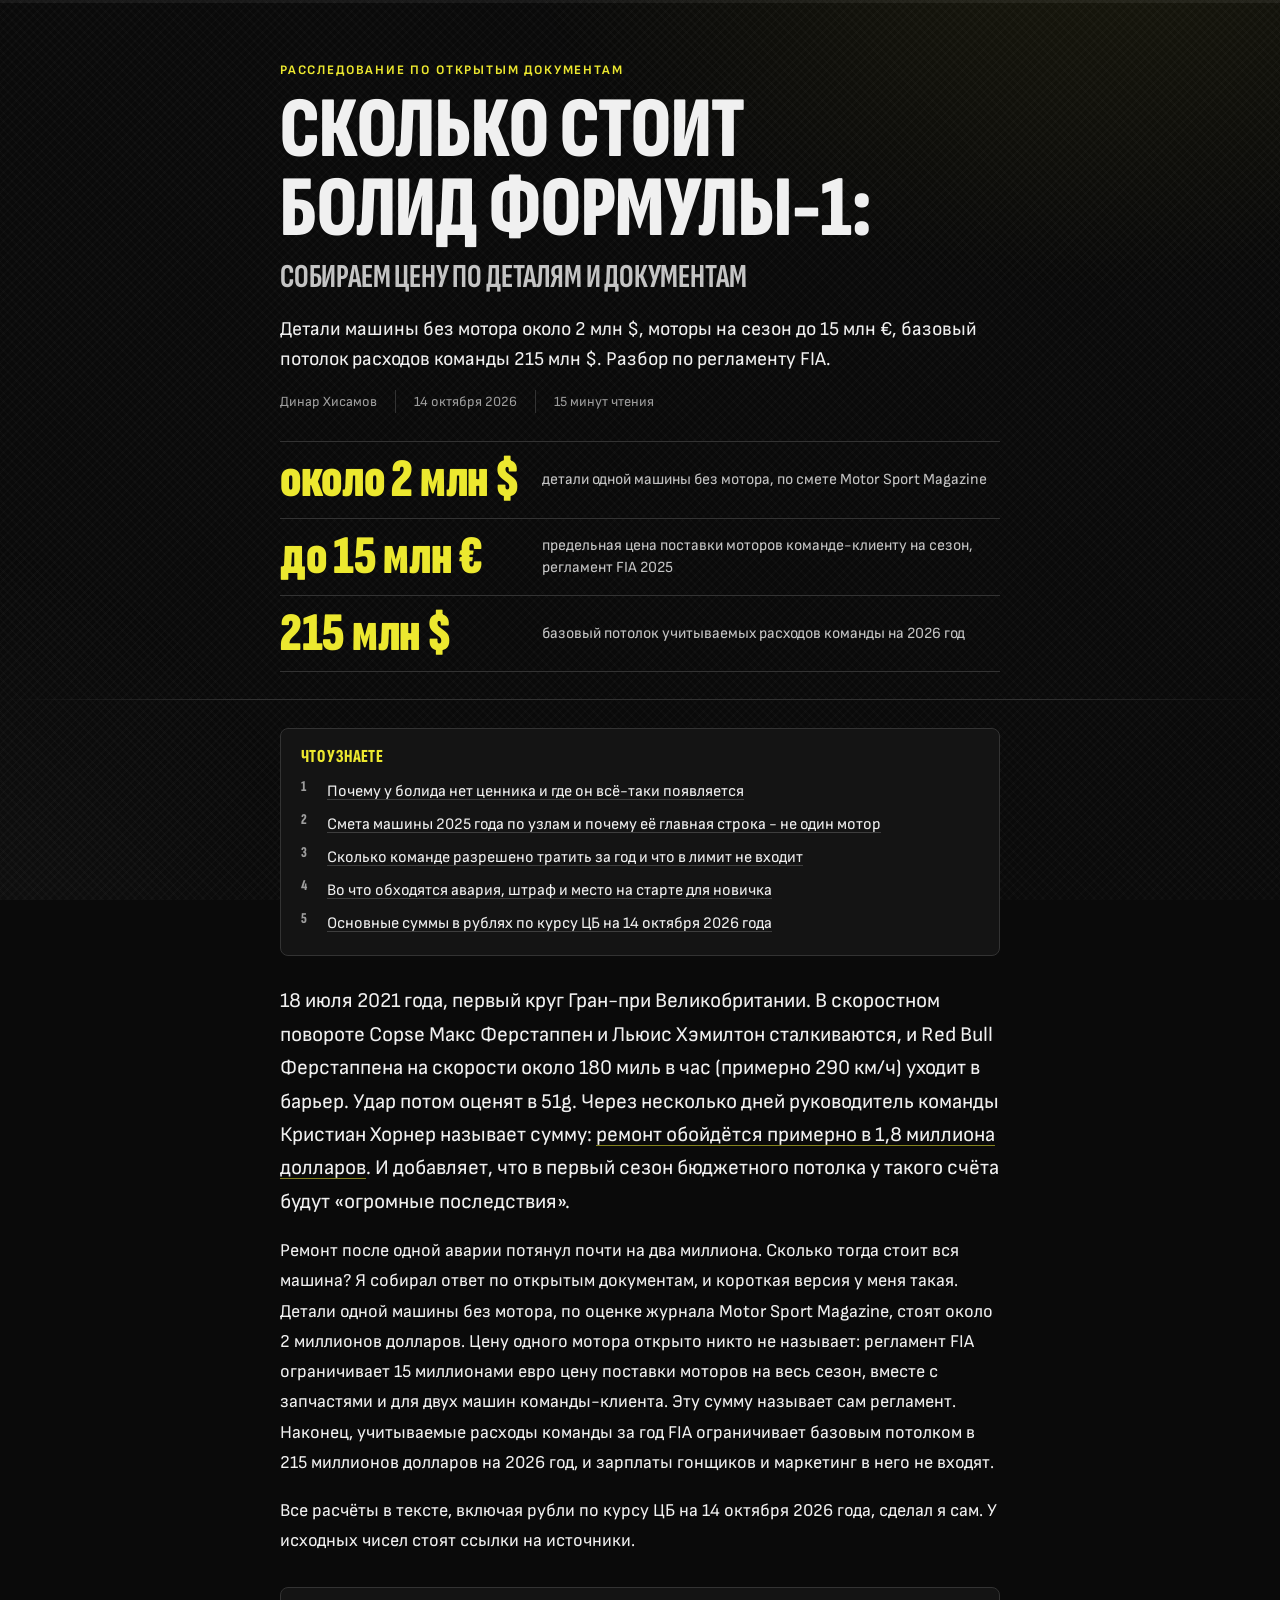
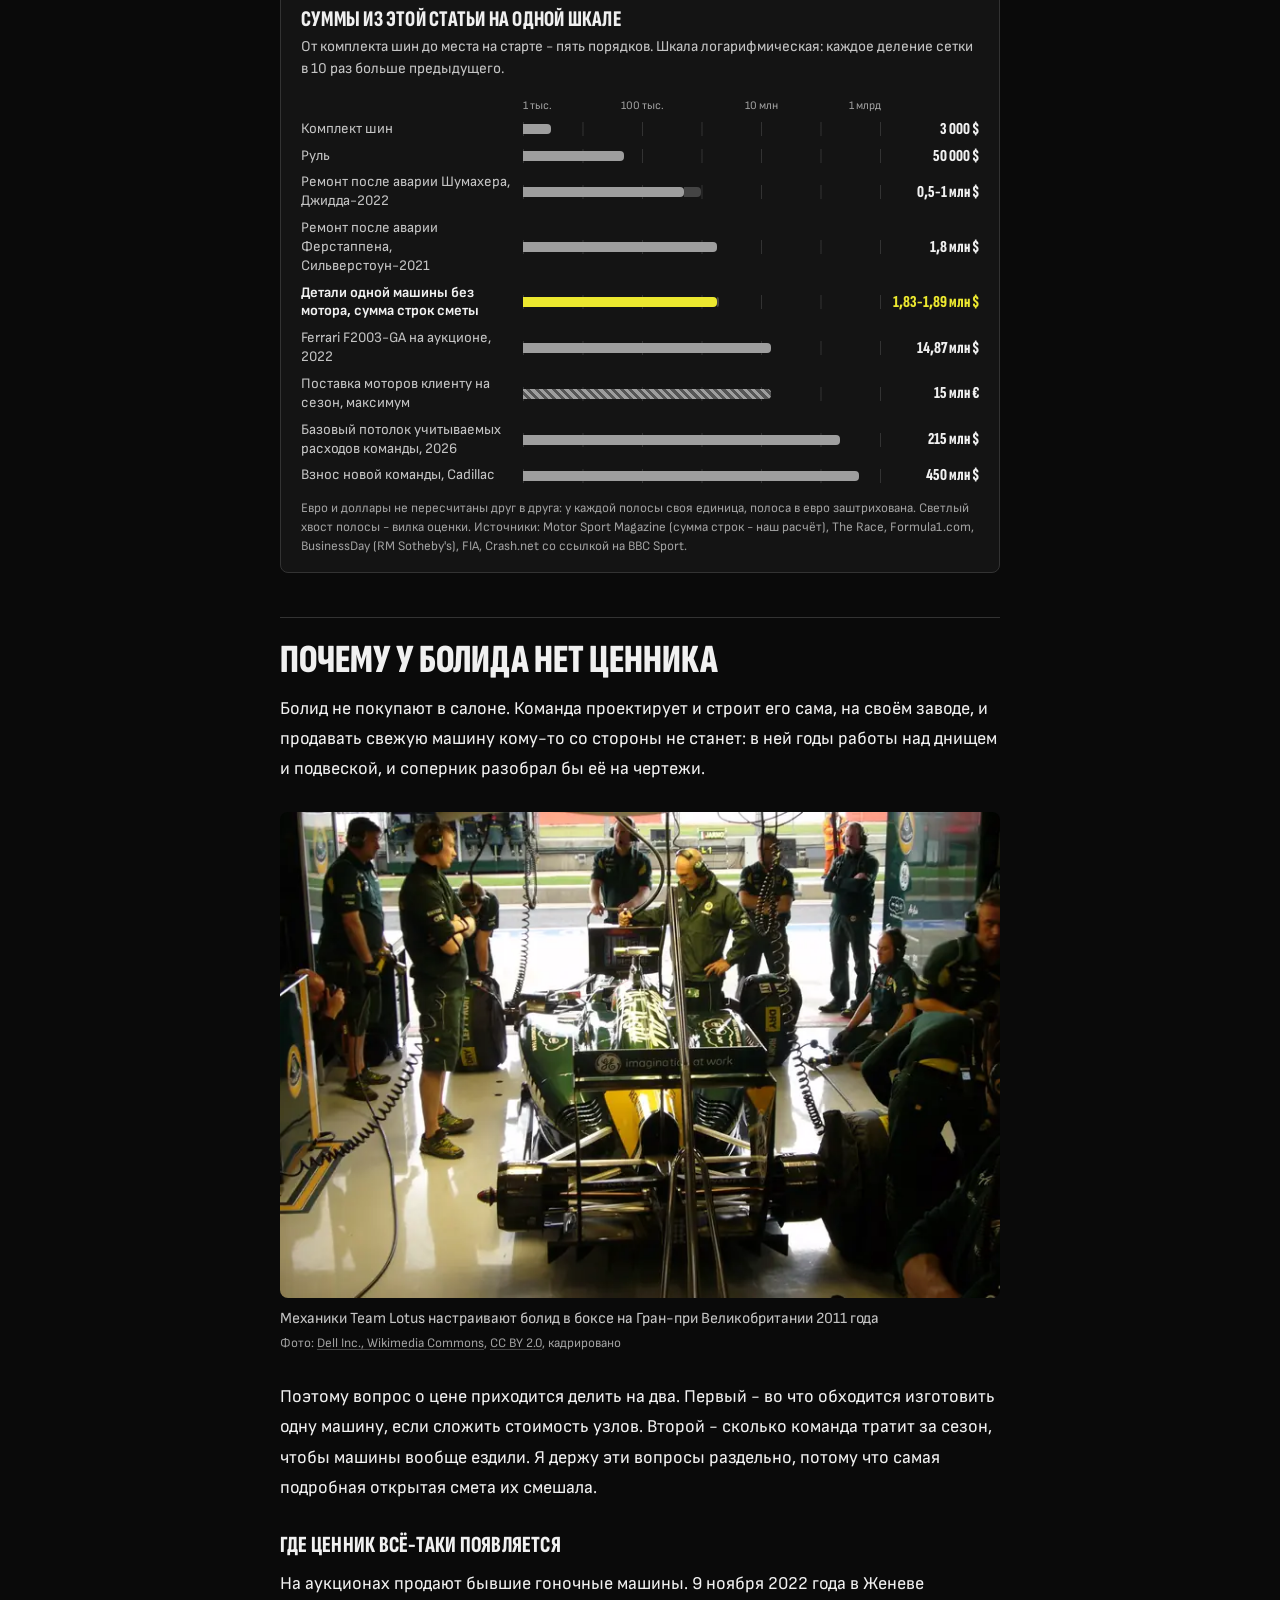
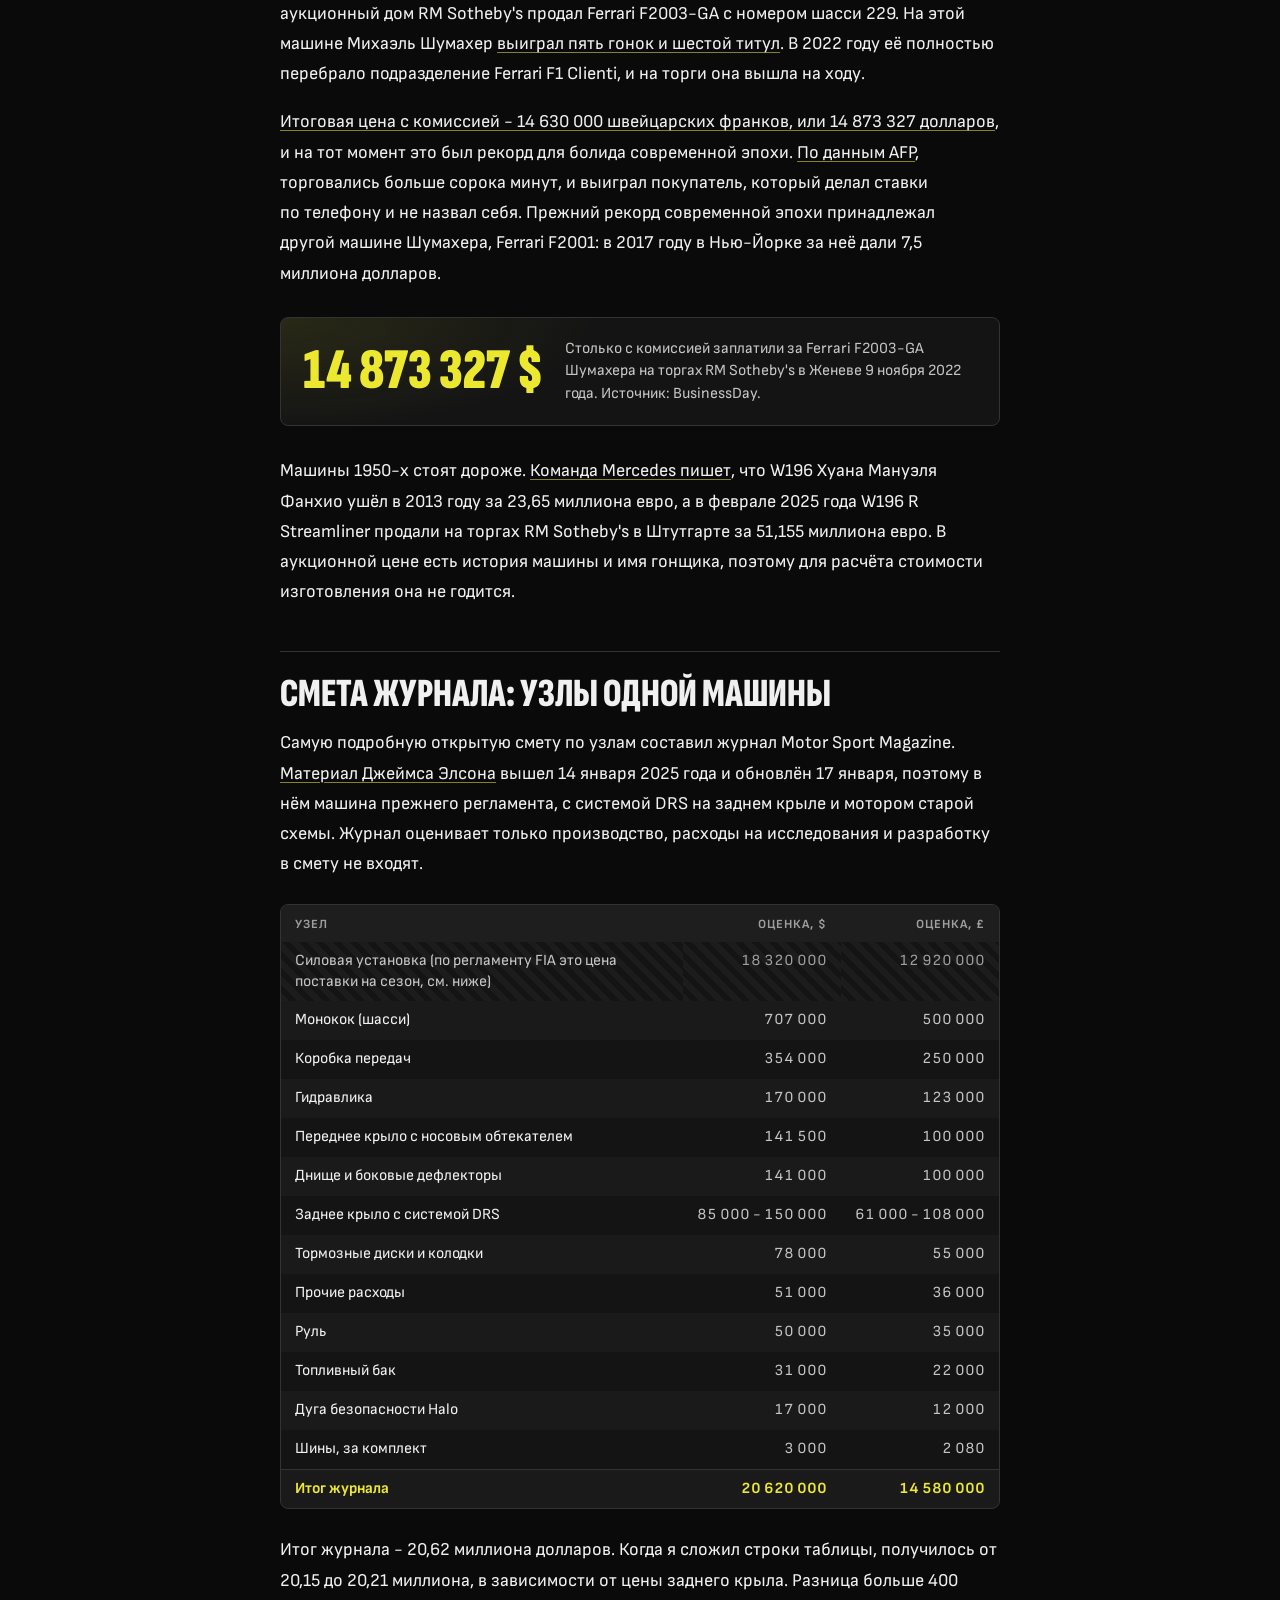
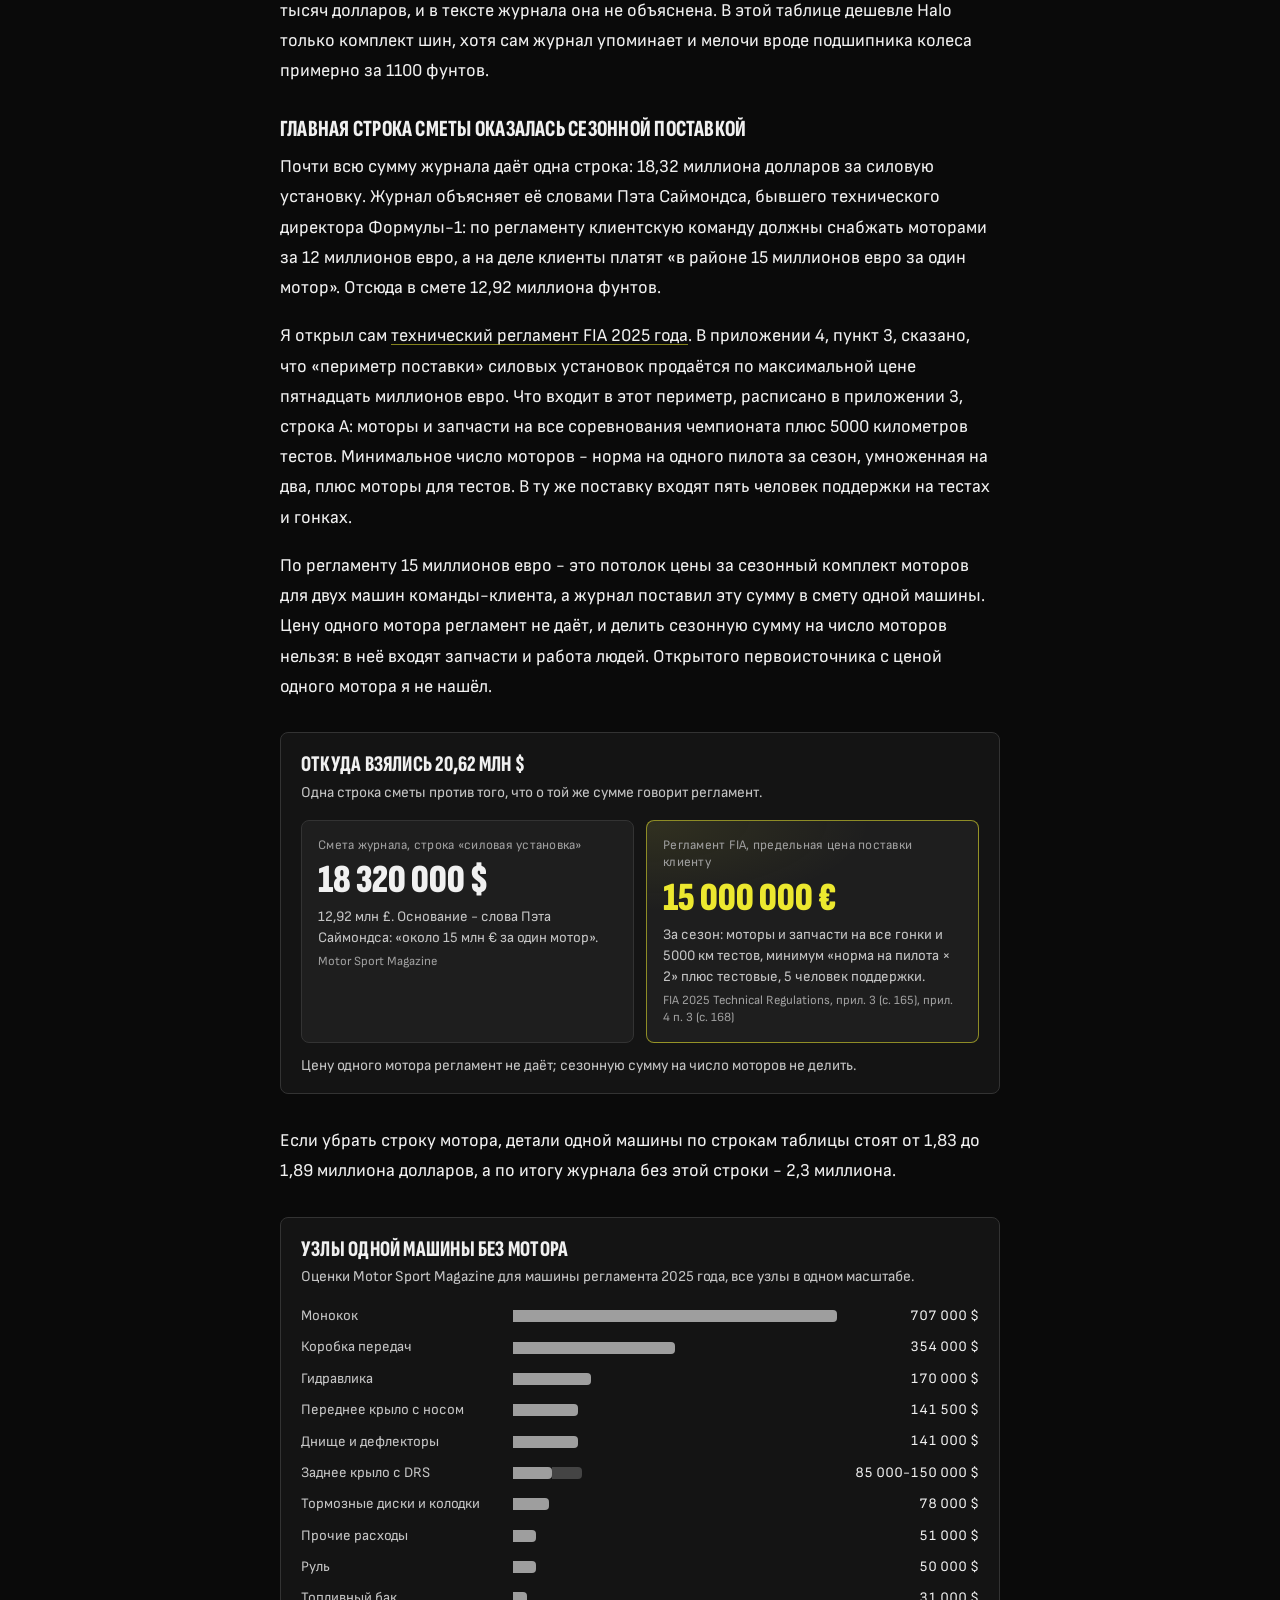
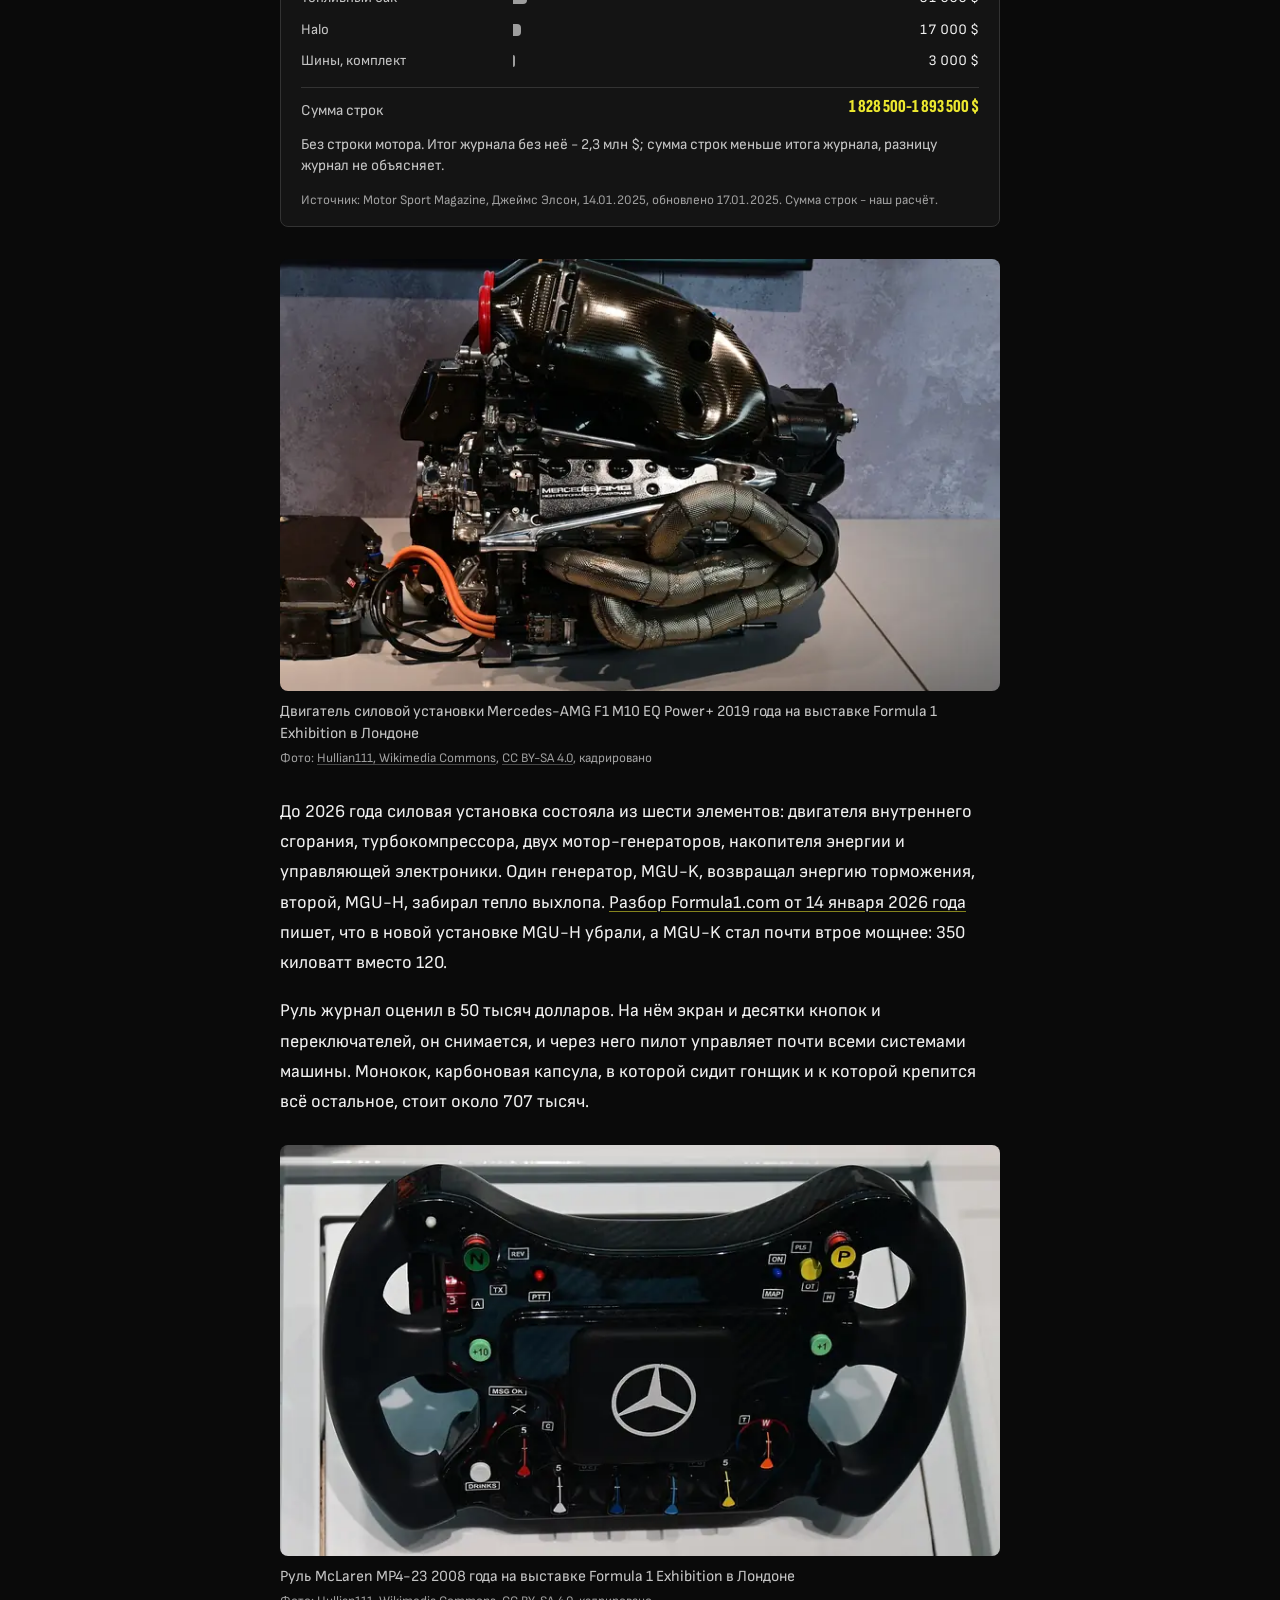
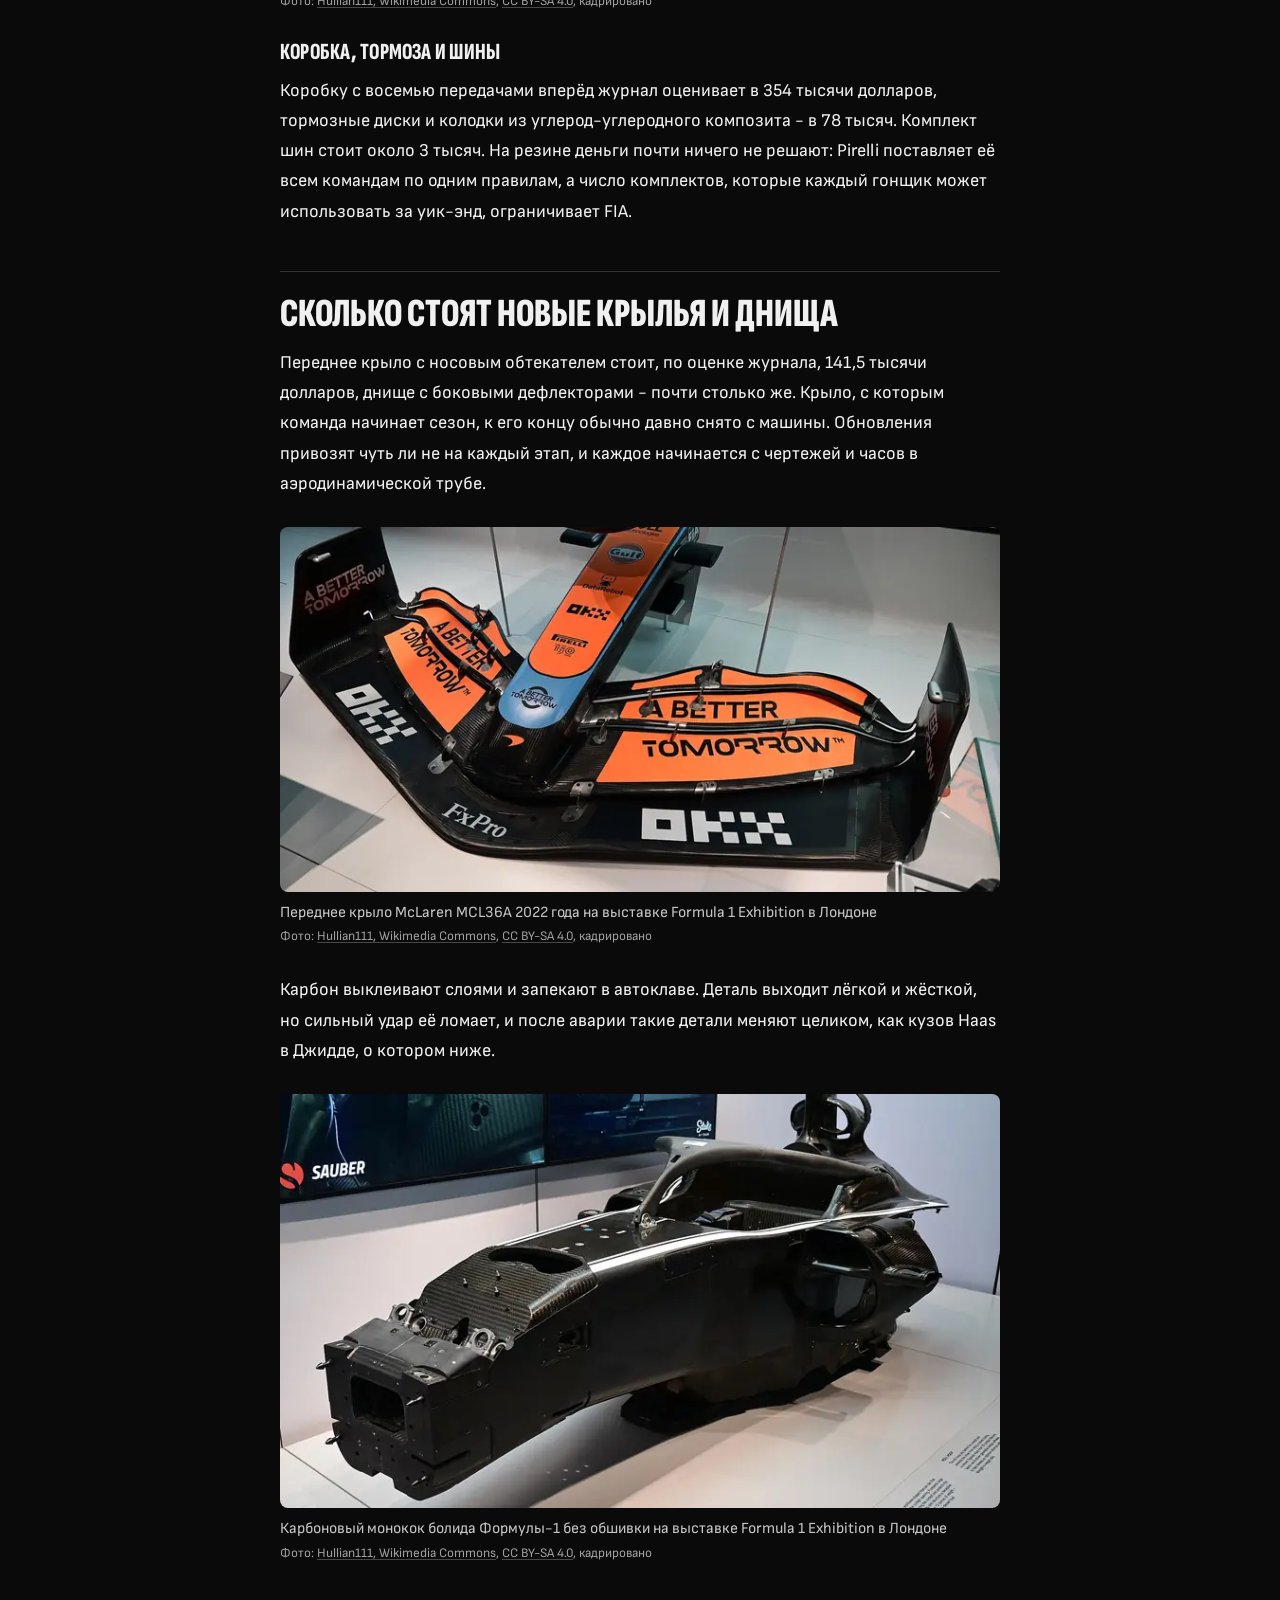
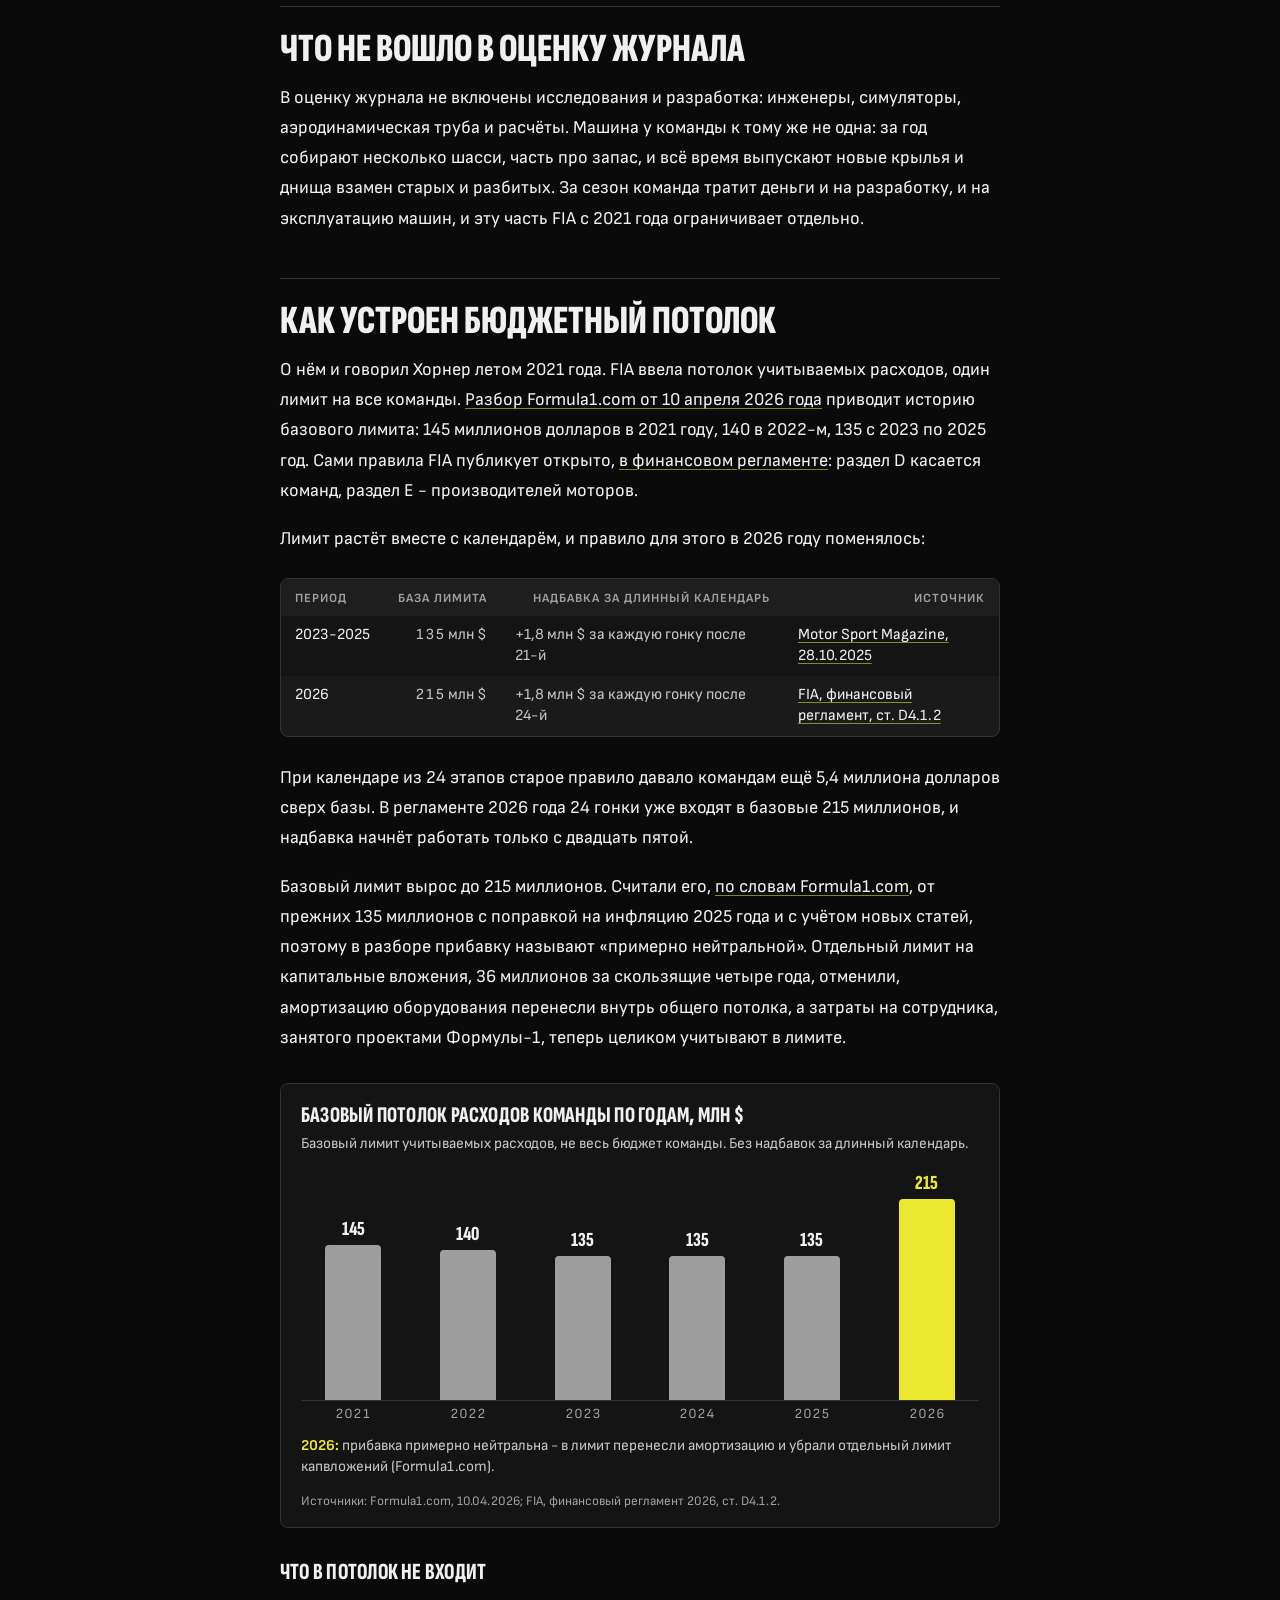
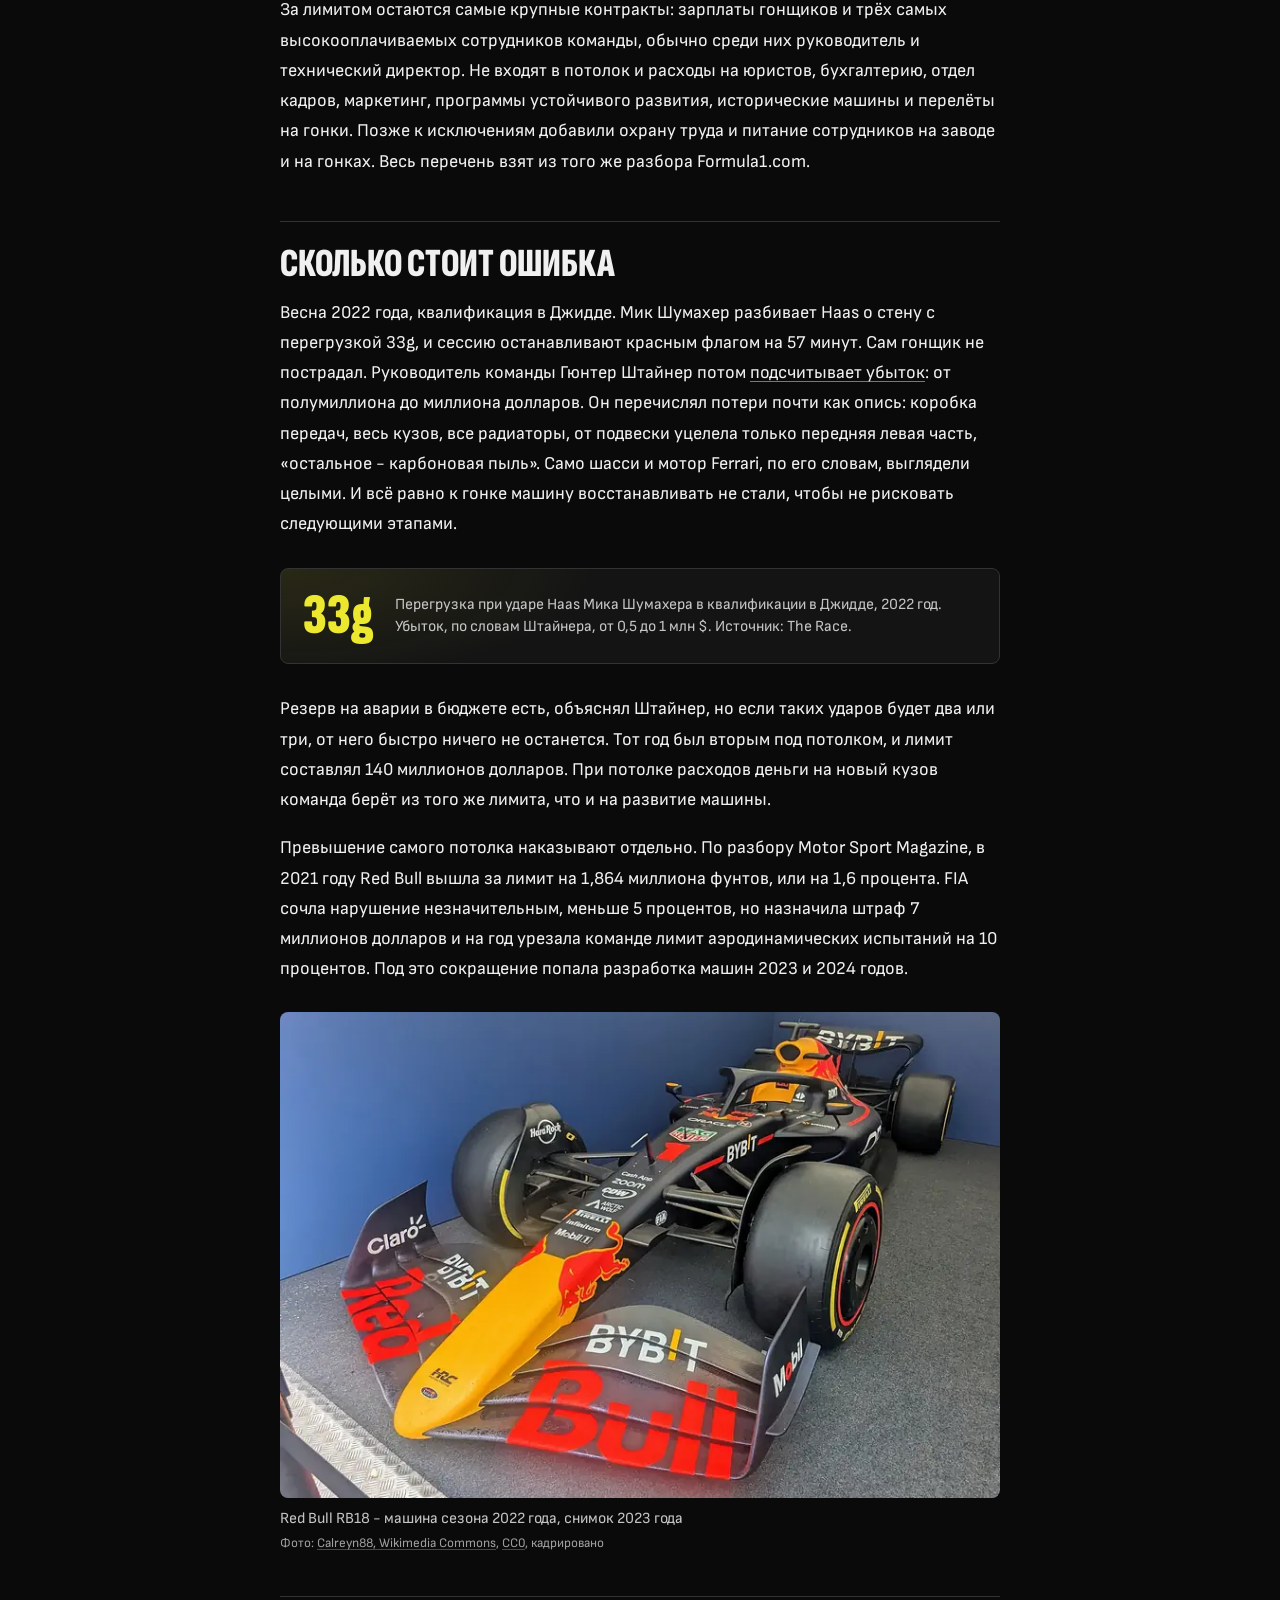
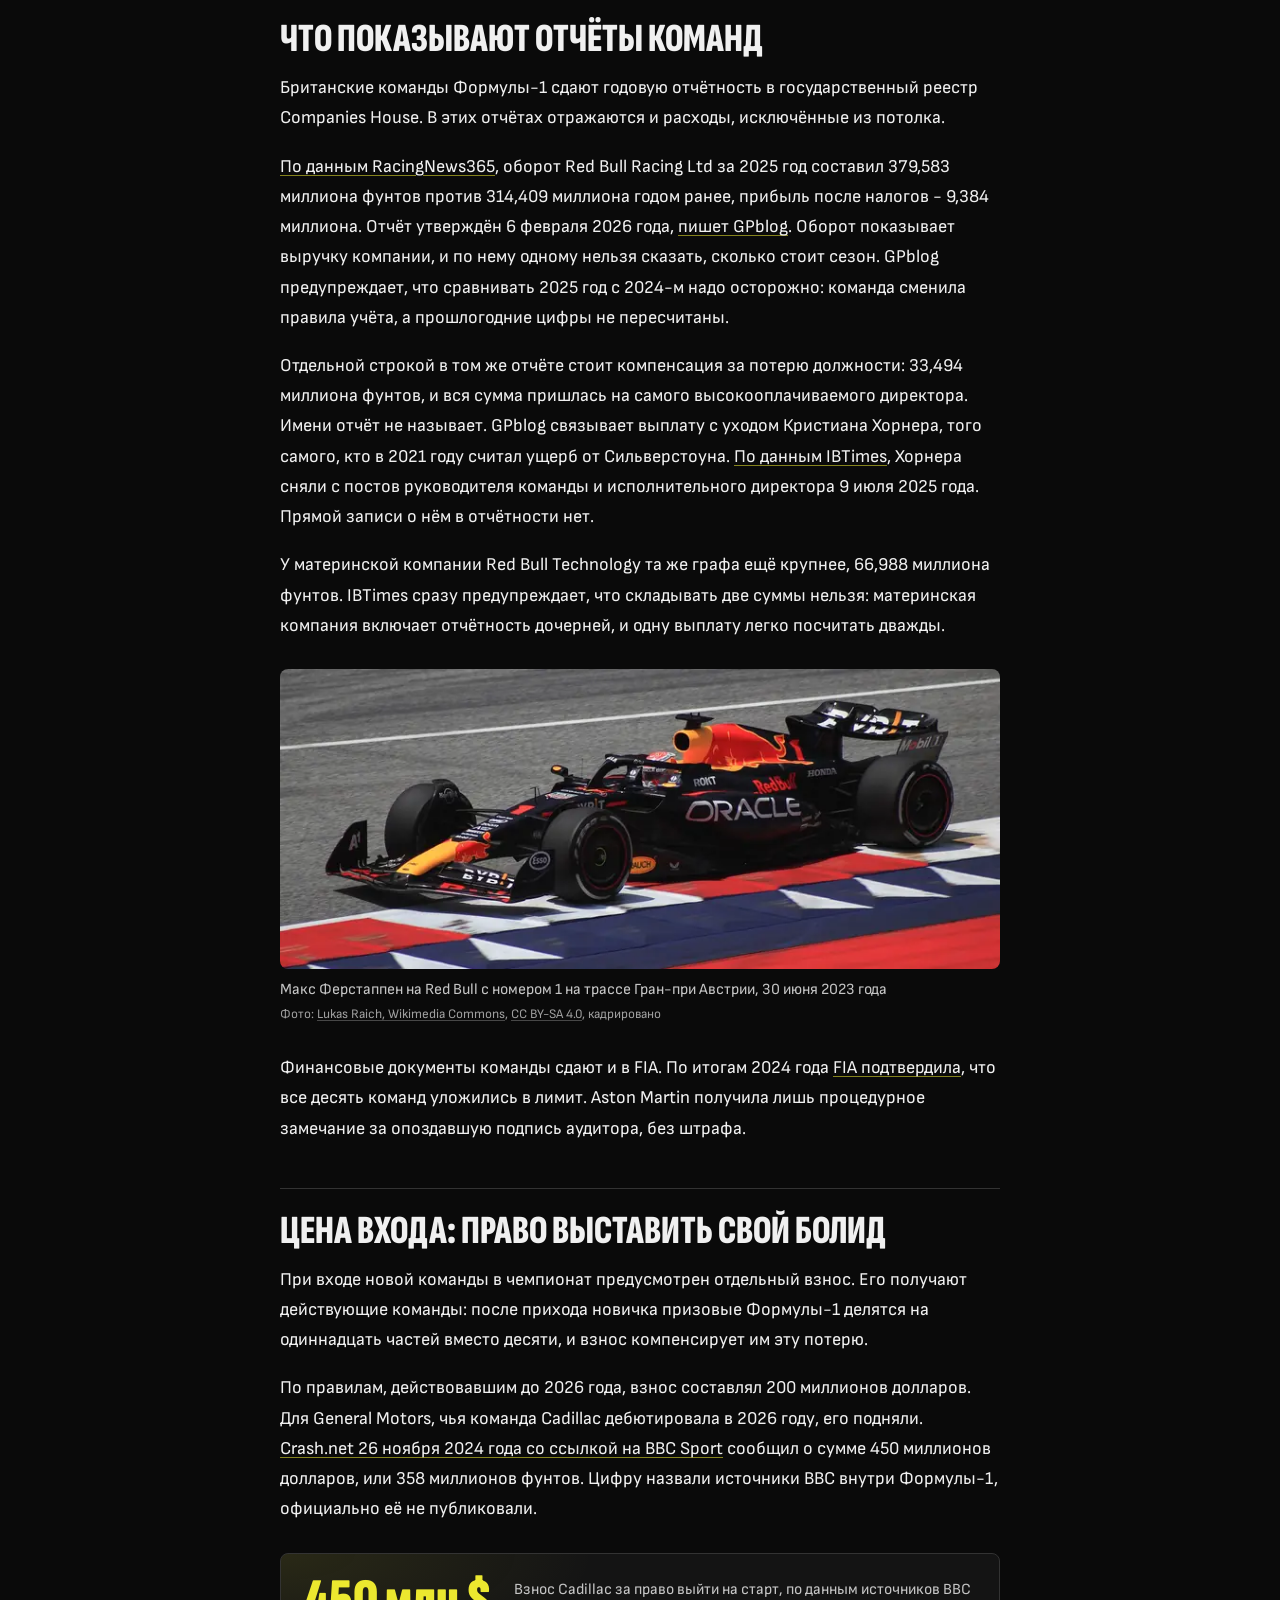
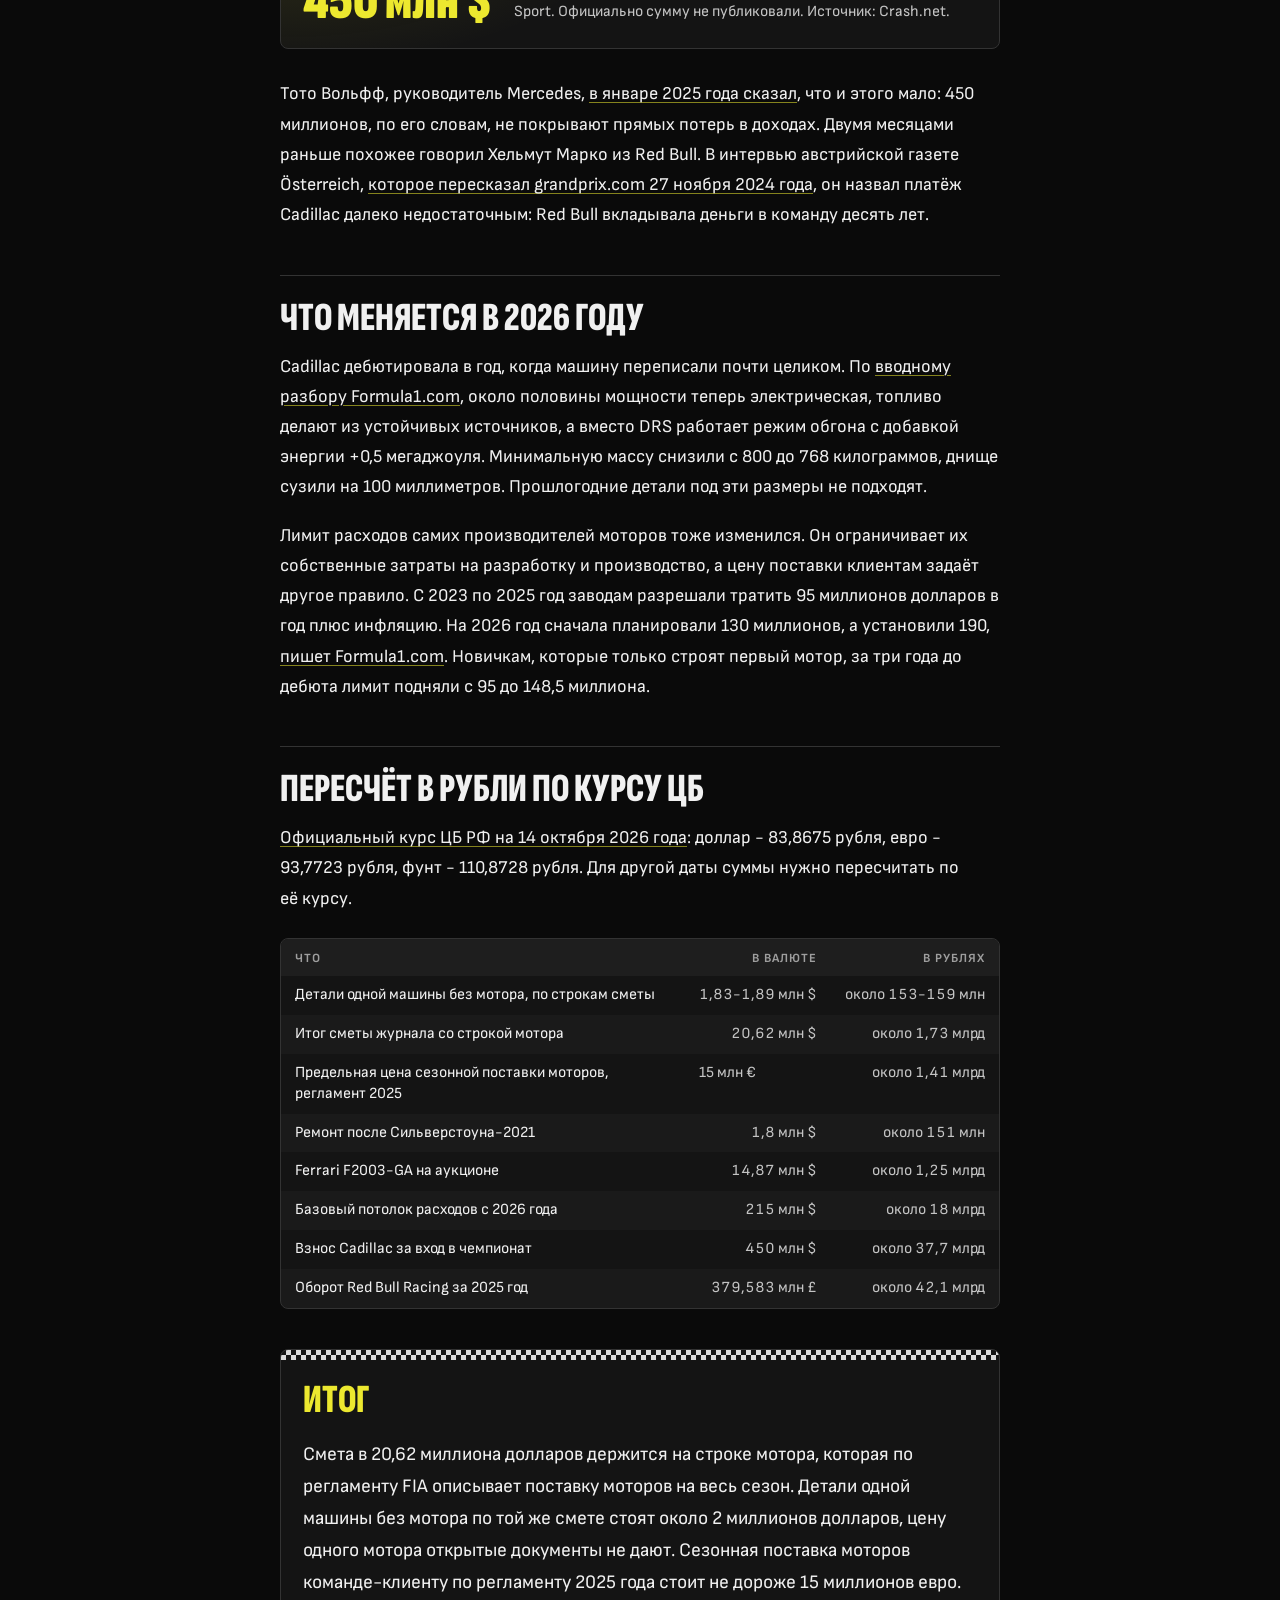
==== commit f25db5fb: "Обновление страницы 2026-10-14 20:58" ====
--- a/index.html
+++ b/index.html
@@ -21,7 +21,7 @@
 <meta name="twitter:card" content="summary_large_image">
 <link rel="preload" href="fonts/sofia-xc-normal-cyrillic.woff2" as="font" type="font/woff2" crossorigin>
 <link rel="preload" href="fonts/sofia-sans-normal-cyrillic.woff2" as="font" type="font/woff2" crossorigin>
-<link rel="stylesheet" href="style.css?v=40e8b576d6">
+<link rel="stylesheet" href="style.css?v=7d1e9a9b87">
 <script>document.documentElement.classList.add('js')</script>
 <script type="application/ld+json">{"@context": "https://schema.org", "@type": "Article", "headline": "Сколько стоит болид Формулы-1: цена по деталям и документам", "description": "Детали машины без мотора около 2 млн $, моторы на сезон до 15 млн €, базовый потолок расходов команды 215 млн $. Разбор по регламенту FIA.", "inLanguage": "ru", "datePublished": "2026-10-14", "dateModified": "2026-10-14", "image": ["https://dinarmizex-hue.github.io/f1-car-cost/og.jpg"], "author": {"@type": "Person", "name": "Динар Хисамов"}, "mainEntityOfPage": {"@type": "WebPage", "@id": "https://dinarmizex-hue.github.io/f1-car-cost/"}, "wordCount": 2637}</script>
 </head>
@@ -36,7 +36,7 @@
 <p class="dek">Детали машины без мотора около 2 млн $, моторы на сезон до 15 млн €, базовый потолок расходов команды 215 млн $. Разбор по регламенту FIA.</p>
 <p class="byline" data-x><span>Динар Хисамов</span><span>14 октября 2026</span><span>15 минут чтения</span></p>
 <ol class="tower" data-x aria-label="Короткий ответ">
-<li><span class="tw-num">≈&#8239;2 млн&nbsp;$</span><span class="tw-cap">детали одной машины без мотора, по смете Motor Sport Magazine</span></li>
+<li><span class="tw-num">около 2 млн&nbsp;$</span><span class="tw-cap">детали одной машины без мотора, по смете Motor Sport Magazine</span></li>
 <li><span class="tw-num">до&nbsp;15 млн&nbsp;€</span><span class="tw-cap">предельная цена поставки моторов команде-клиенту на сезон, регламент FIA 2025</span></li>
 <li><span class="tw-num" data-count="215">215 млн&nbsp;$</span><span class="tw-cap">базовый потолок учитываемых расходов команды на 2026 год</span></li>
 </ol>
--- a/style.css
+++ b/style.css
@@ -312,16 +312,36 @@
 
 /* ---- печать и PDF: та же тёмная страница, текст не мельче 12 pt, без движения и навигации ---- */
 @media print {
-  @page { size: A4; margin: 12mm 0; background: #0a0a0a; }
+  @page { size: A4; margin: 12mm 0; }  /* поля красит pdf-dorabotka.py: тёмная подложка под каждой страницей */
+  html, body { background: #0a0a0a !important; }
+  .hero { padding-top: 2mm; }
+  .foot { padding-bottom: 2mm; background: none !important; }
+  /* градиенты и штриховки браузер растрирует в PDF картинками - в печати сплошные цвета */
+  .vrezka, .duo-card.is-hot, .chart, .learn, .itog-panel, .tbl { background: #141414 !important; }
+  .duo-card { background: #1e1e1e !important; }
+  .tbl tr.mot td { background: #1e1e1e !important; }
+  .tbl tbody tr:nth-child(even) td { background: #171717 !important; }
+  .lad-row.is-eur .lad-bar { background: #6f6f6f !important; }
+  .itog-panel::before { display: none; }
+  .itog-panel { border-top: 3px solid #f0f0f0 !important; }
+  .lad-track { background: none !important; }
+  .hero::after { background: #333 !important; }
   html, body { background: #0a0a0a !important; -webkit-print-color-adjust: exact; print-color-adjust: exact; }
   body { font-size: 12.5pt; overflow: visible; }
   body::before, .progress, .rail, .skip { display: none !important; }
   .col { max-width: 180mm; padding: 0 12mm; }
   .tbl { overflow: visible; }
+  /* таблица из 4 колонок в печати вылезала за край - фиксированные ширины, заголовки переносятся */
+  .tbl table:has(th:nth-child(4)) { table-layout: fixed; }
+  .tbl table:has(th:nth-child(4)) th { white-space: normal; }
+  .tbl table:has(th:nth-child(4)) th:nth-child(1) { width: 17%; }
+  .tbl table:has(th:nth-child(4)) th:nth-child(2) { width: 18%; }
+  .tbl table:has(th:nth-child(4)) th:nth-child(3) { width: 37%; }
+  .tbl table:has(th:nth-child(4)) th:nth-child(4) { width: 28%; }
   .tbl table { font-size: 11.5pt; }
-  .tbl th, .chart-src, .photo .credit, .duo-src, .lad-axis, .duo-who, .foot-dim, .byline { font-size: 11pt !important; }
+  .tbl th, .lad-axis, .cap-year { font-size: 11pt !important; }
+  .kicker, .chart-src, .photo .credit, .duo-src, .duo-who, .foot-dim, .byline, .learn li::before, .sm-sum, .tbl.stack td::before { font-size: 12pt !important; }
   .lad-what, .sm li, .split-key li, .cap-note, .vr-text, .chart-sub, .photo .ph-cap, .tw-cap, .duo-txt, .src-list, .learn li, .foot p { font-size: 12pt !important; }
-  .hero { padding-top: 6mm; }
   .chart, .vrezka, .photo, .tbl, .itog-panel, .duo-card, .learn, .tower li { break-inside: avoid; }
   h2, h3 { break-after: avoid; }
   .reveal * , .photo img { transform: none !important; filter: none !important; transition: none !important; animation: none !important; }
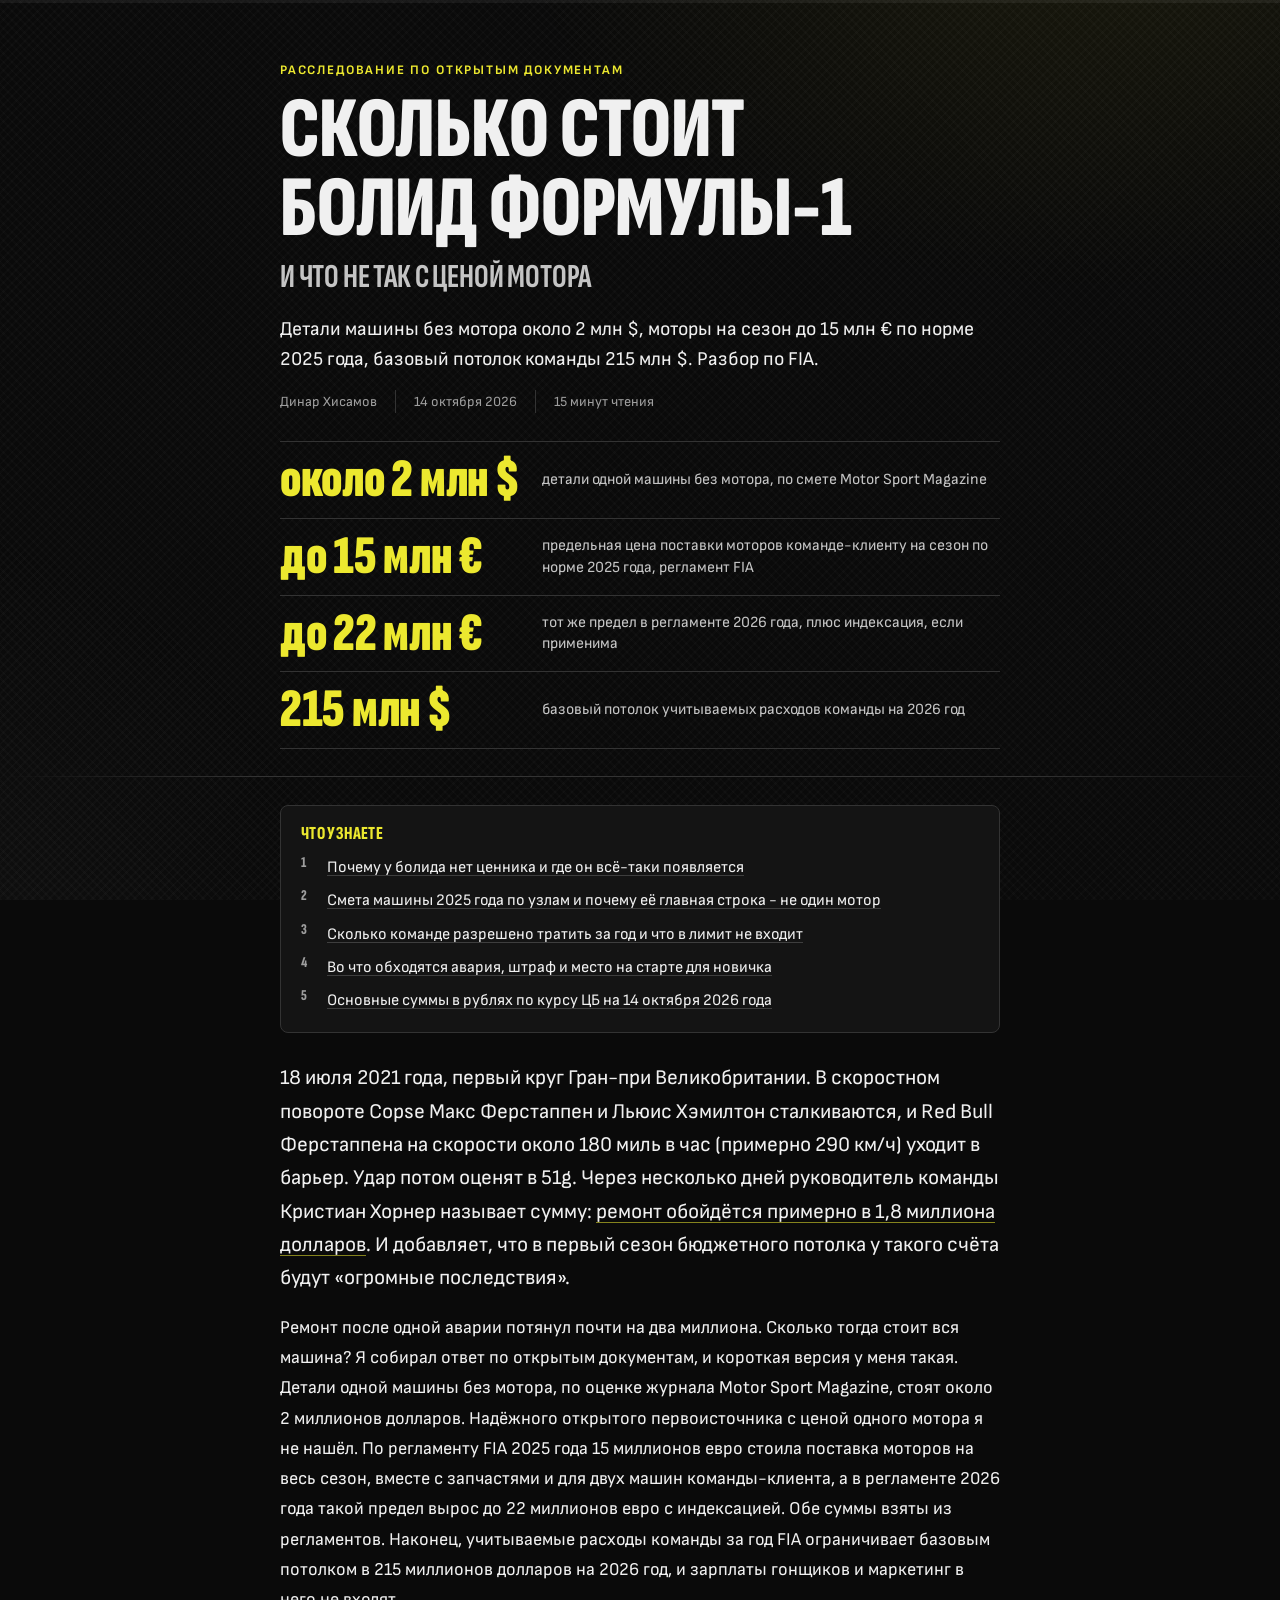
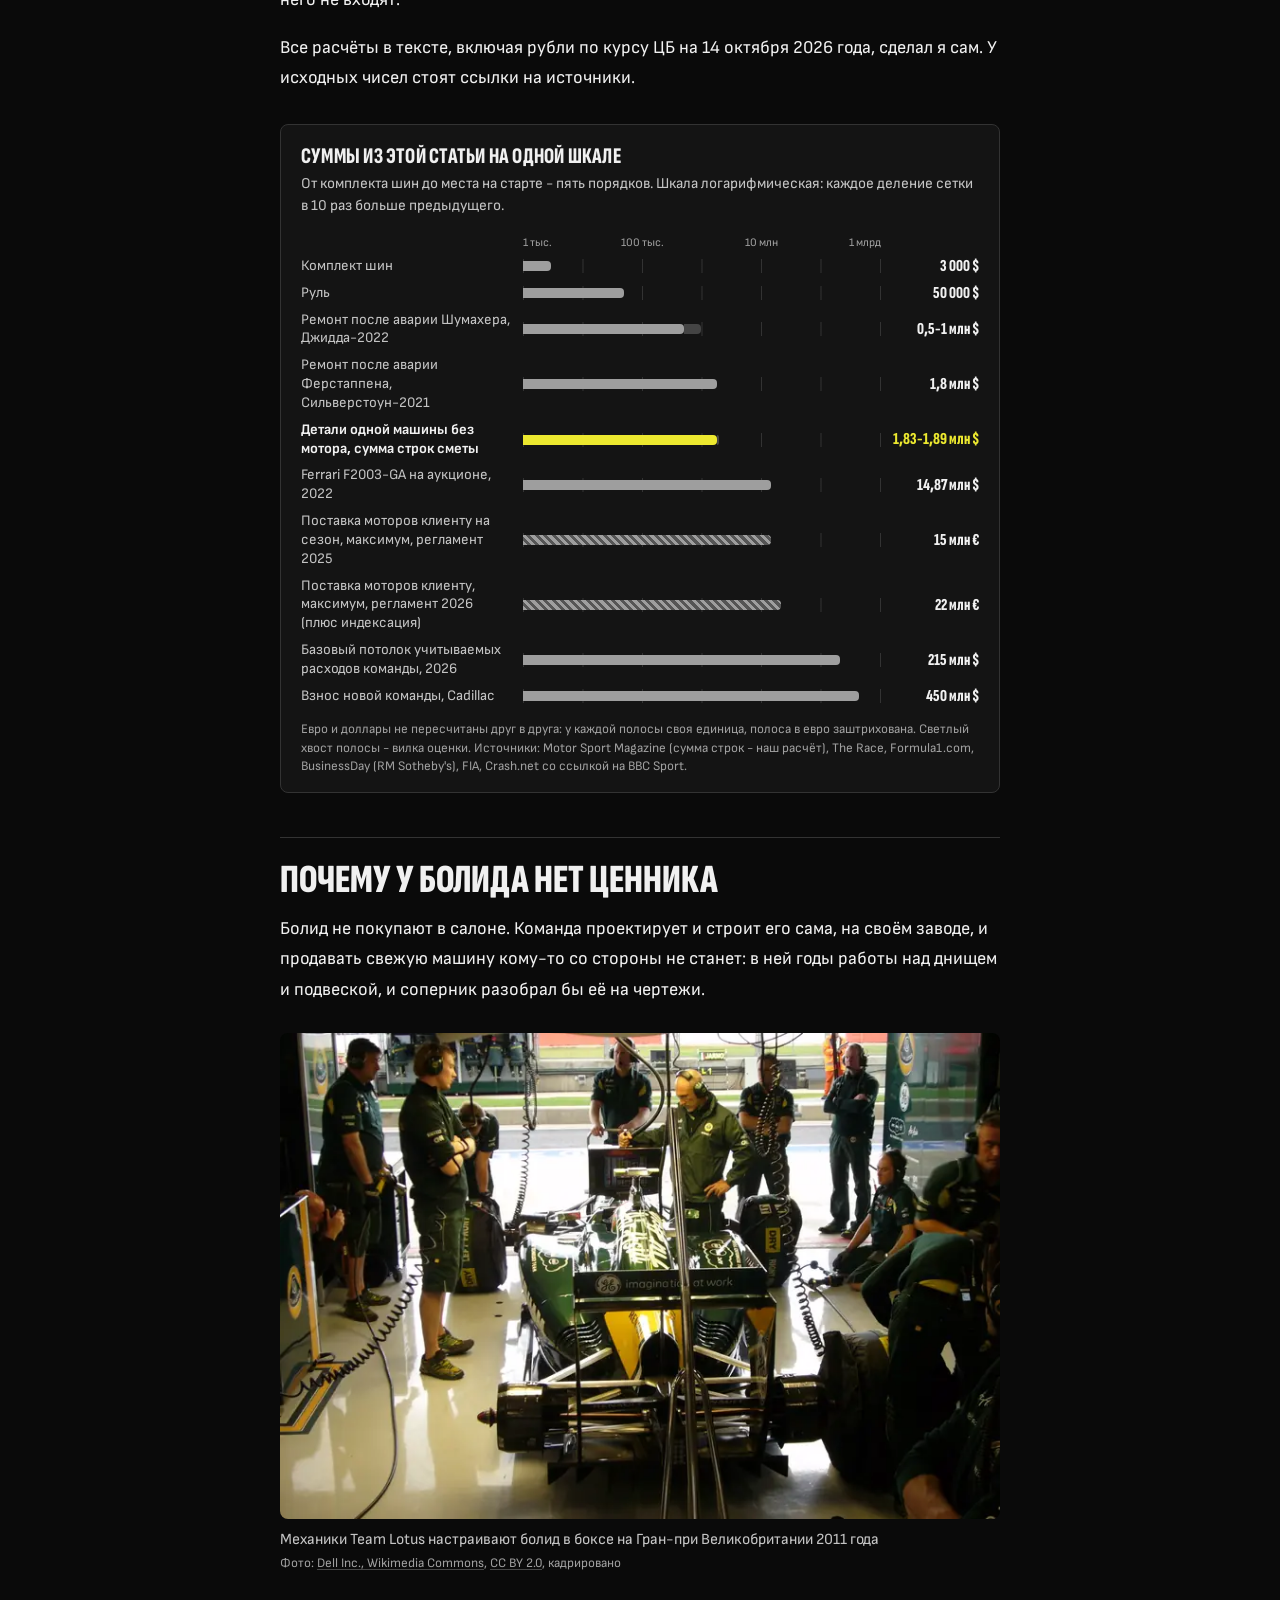
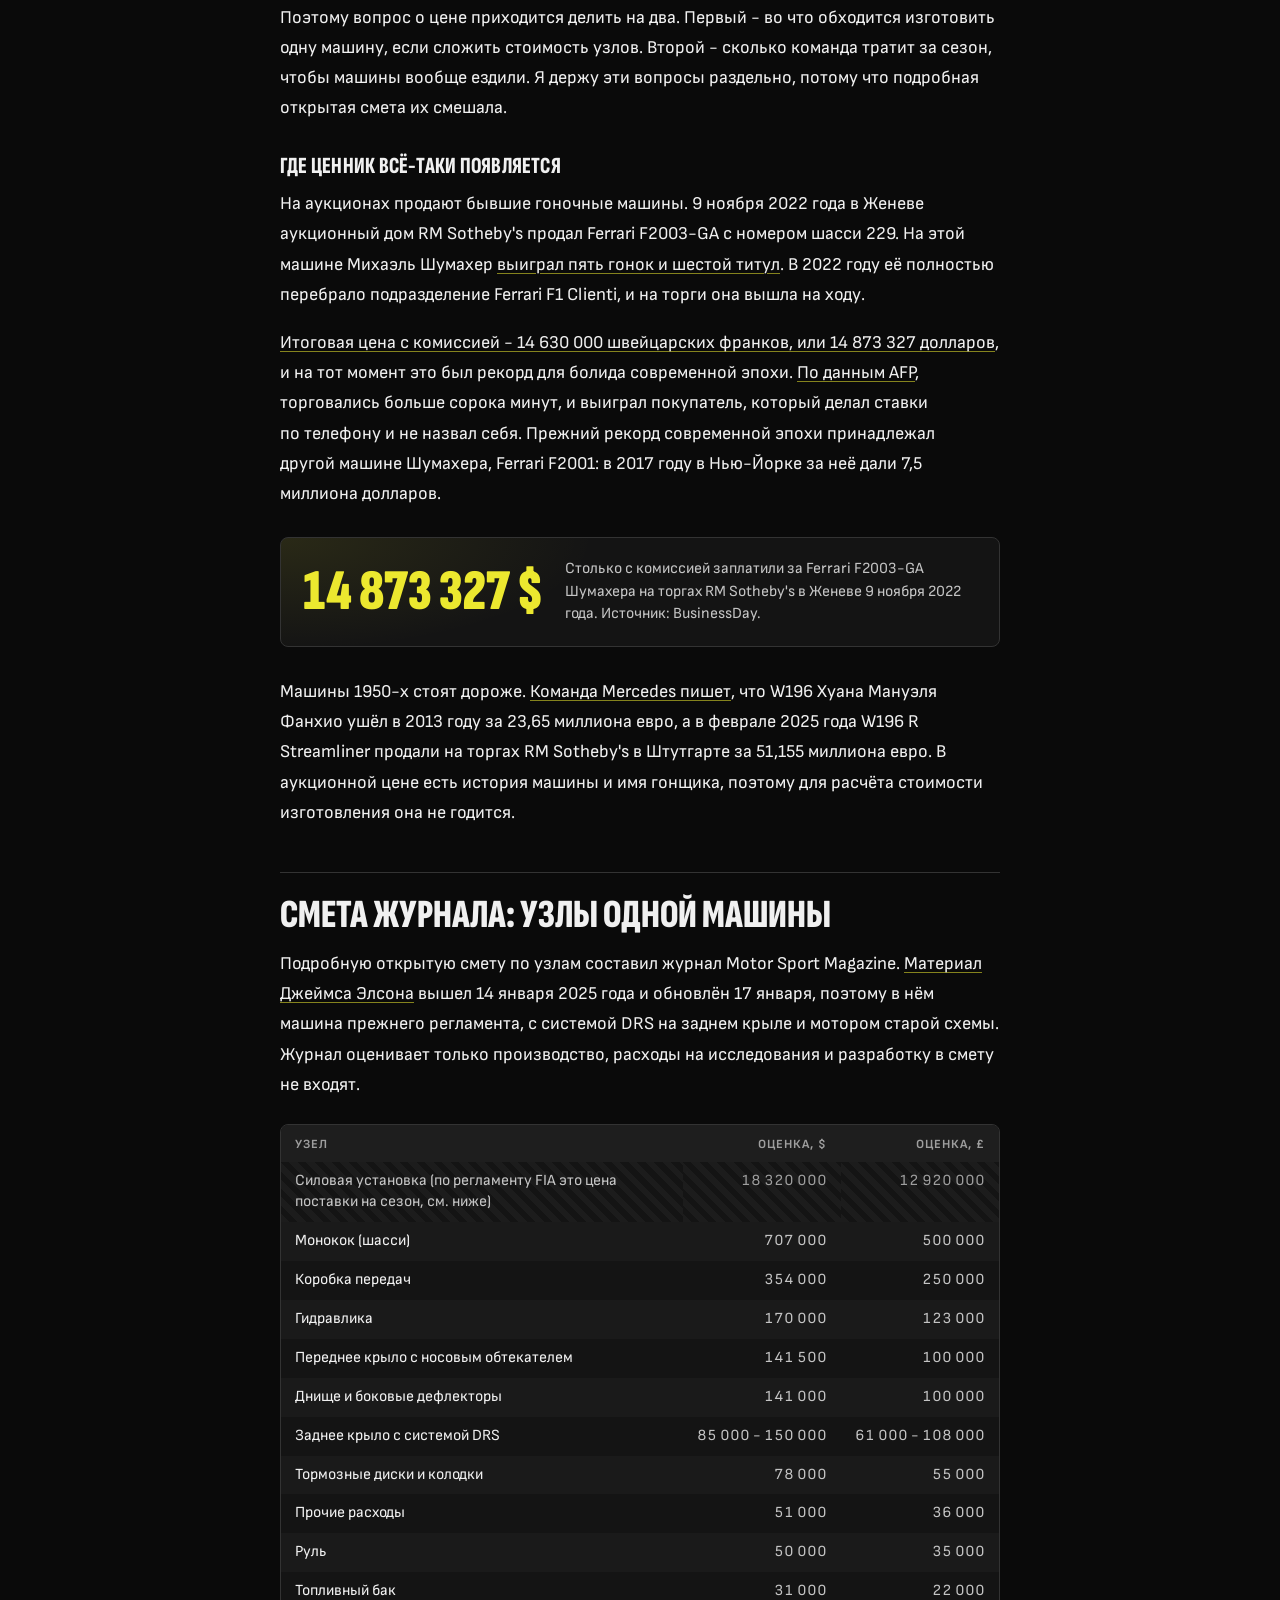
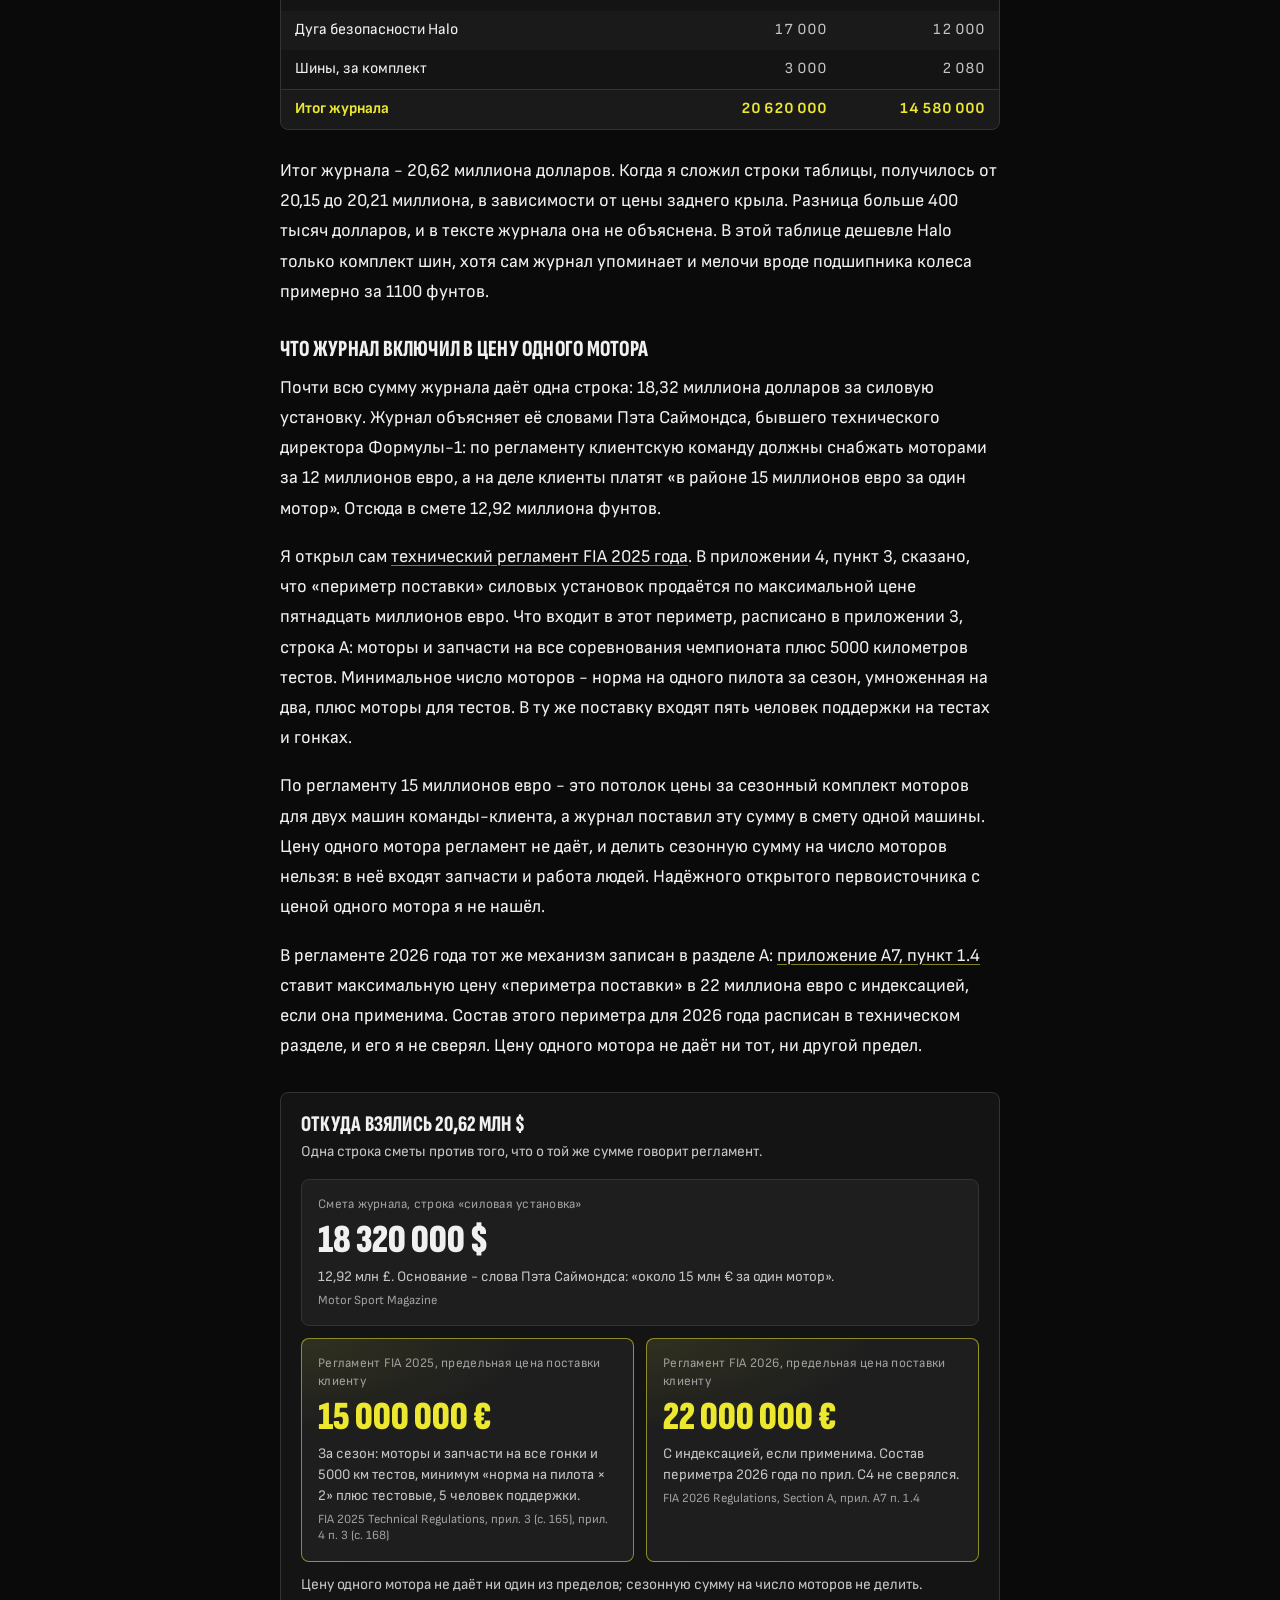
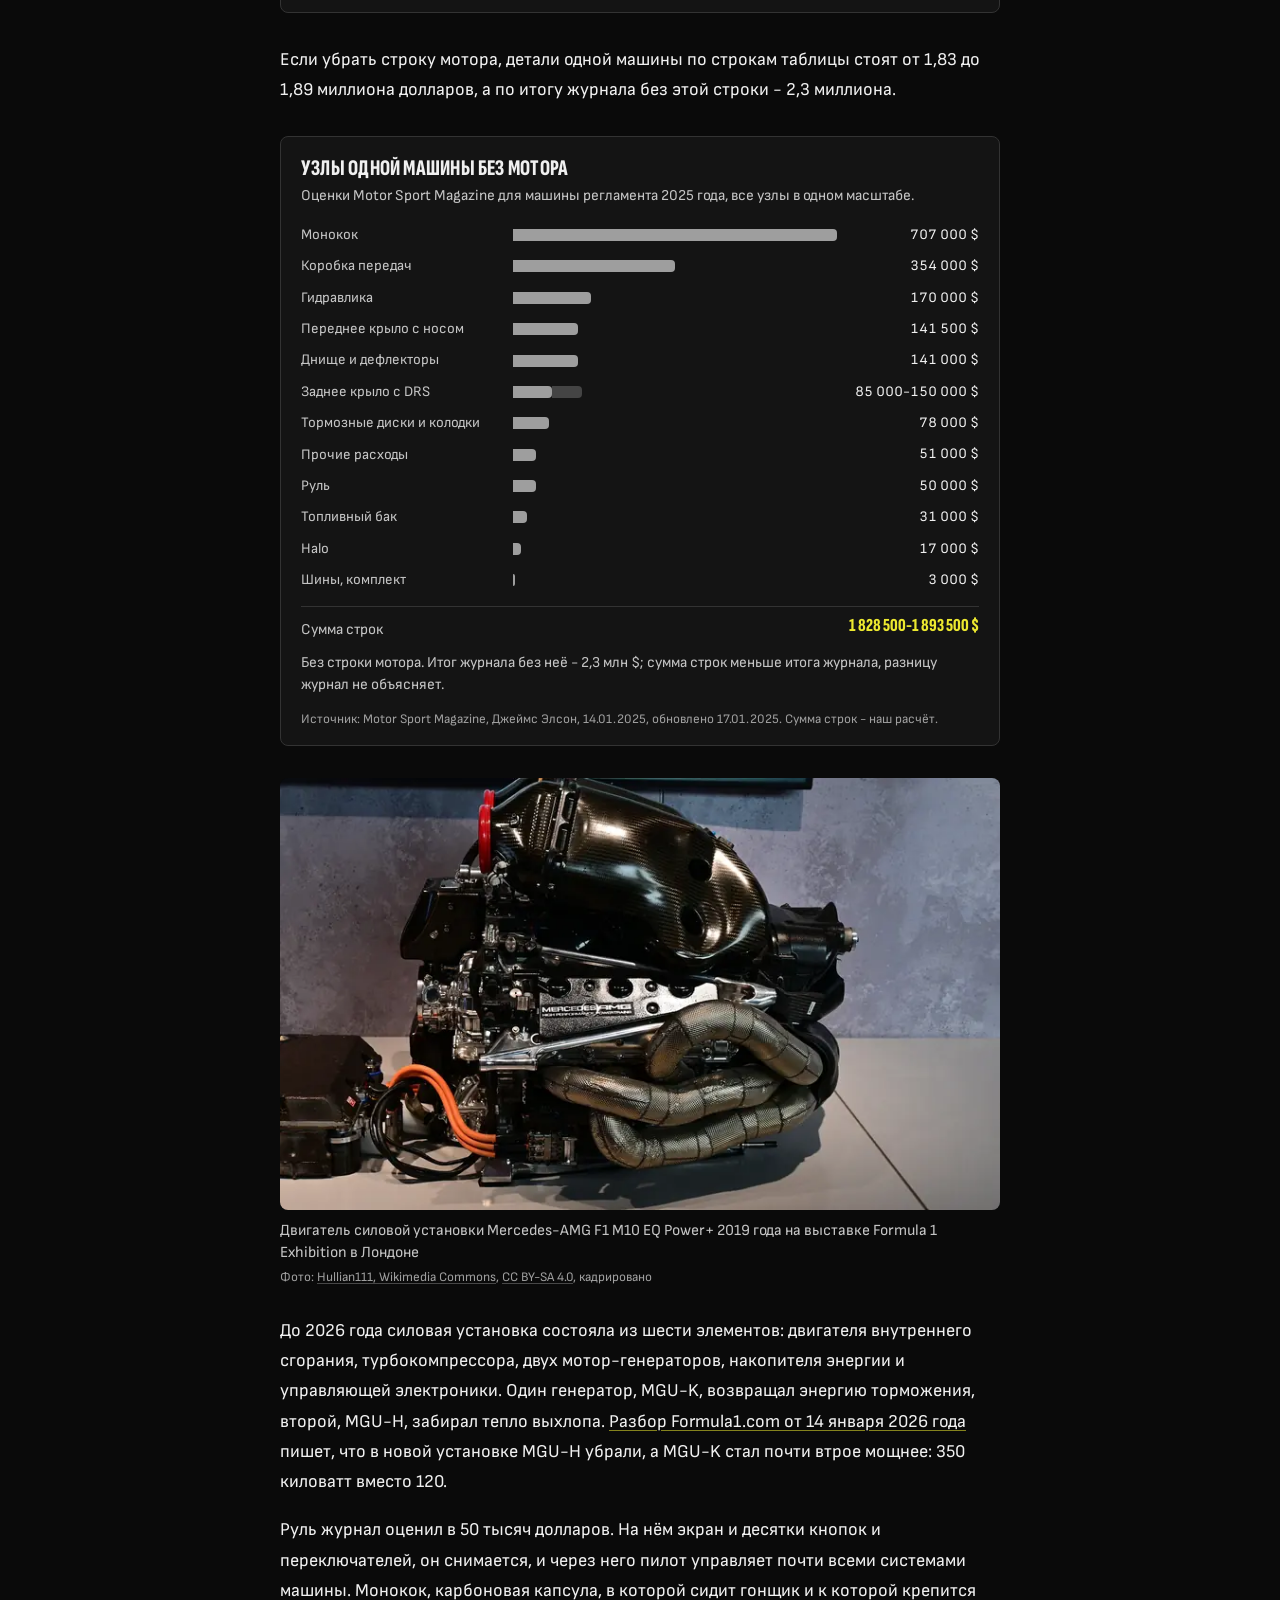
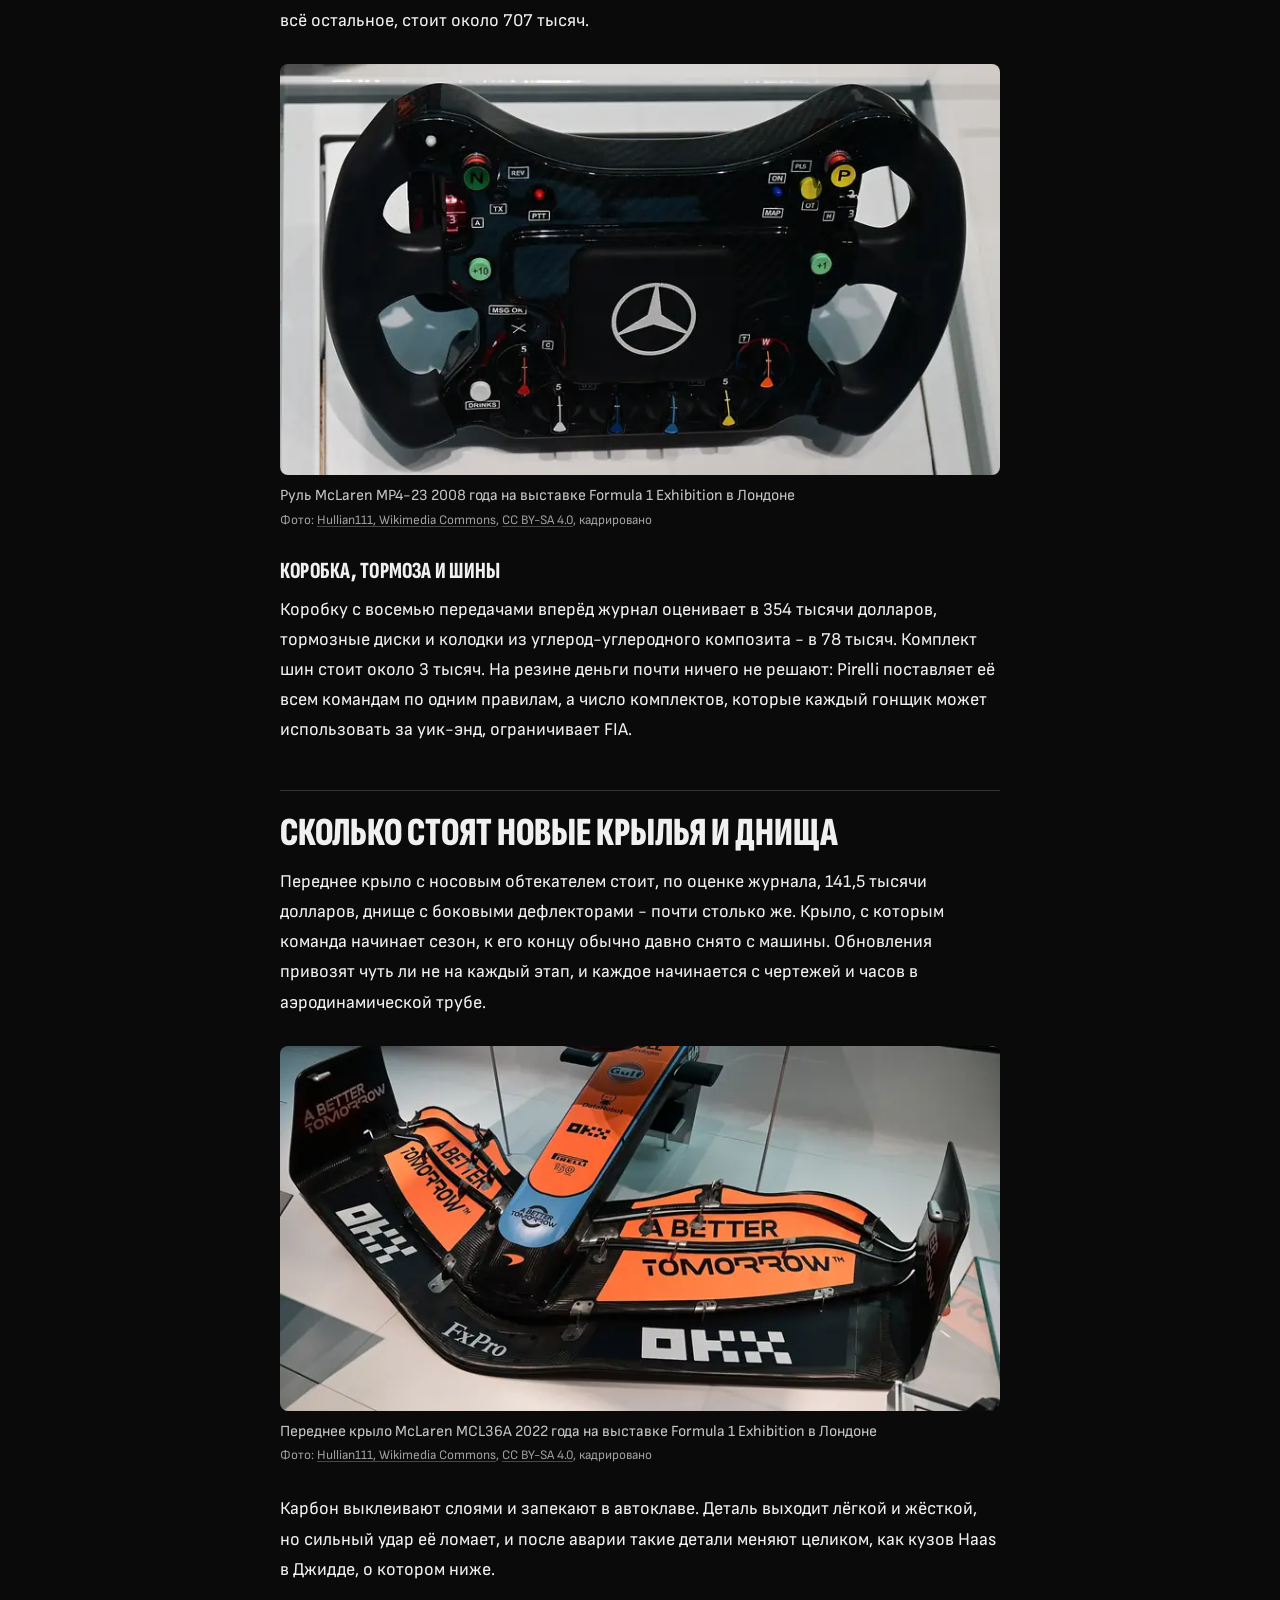
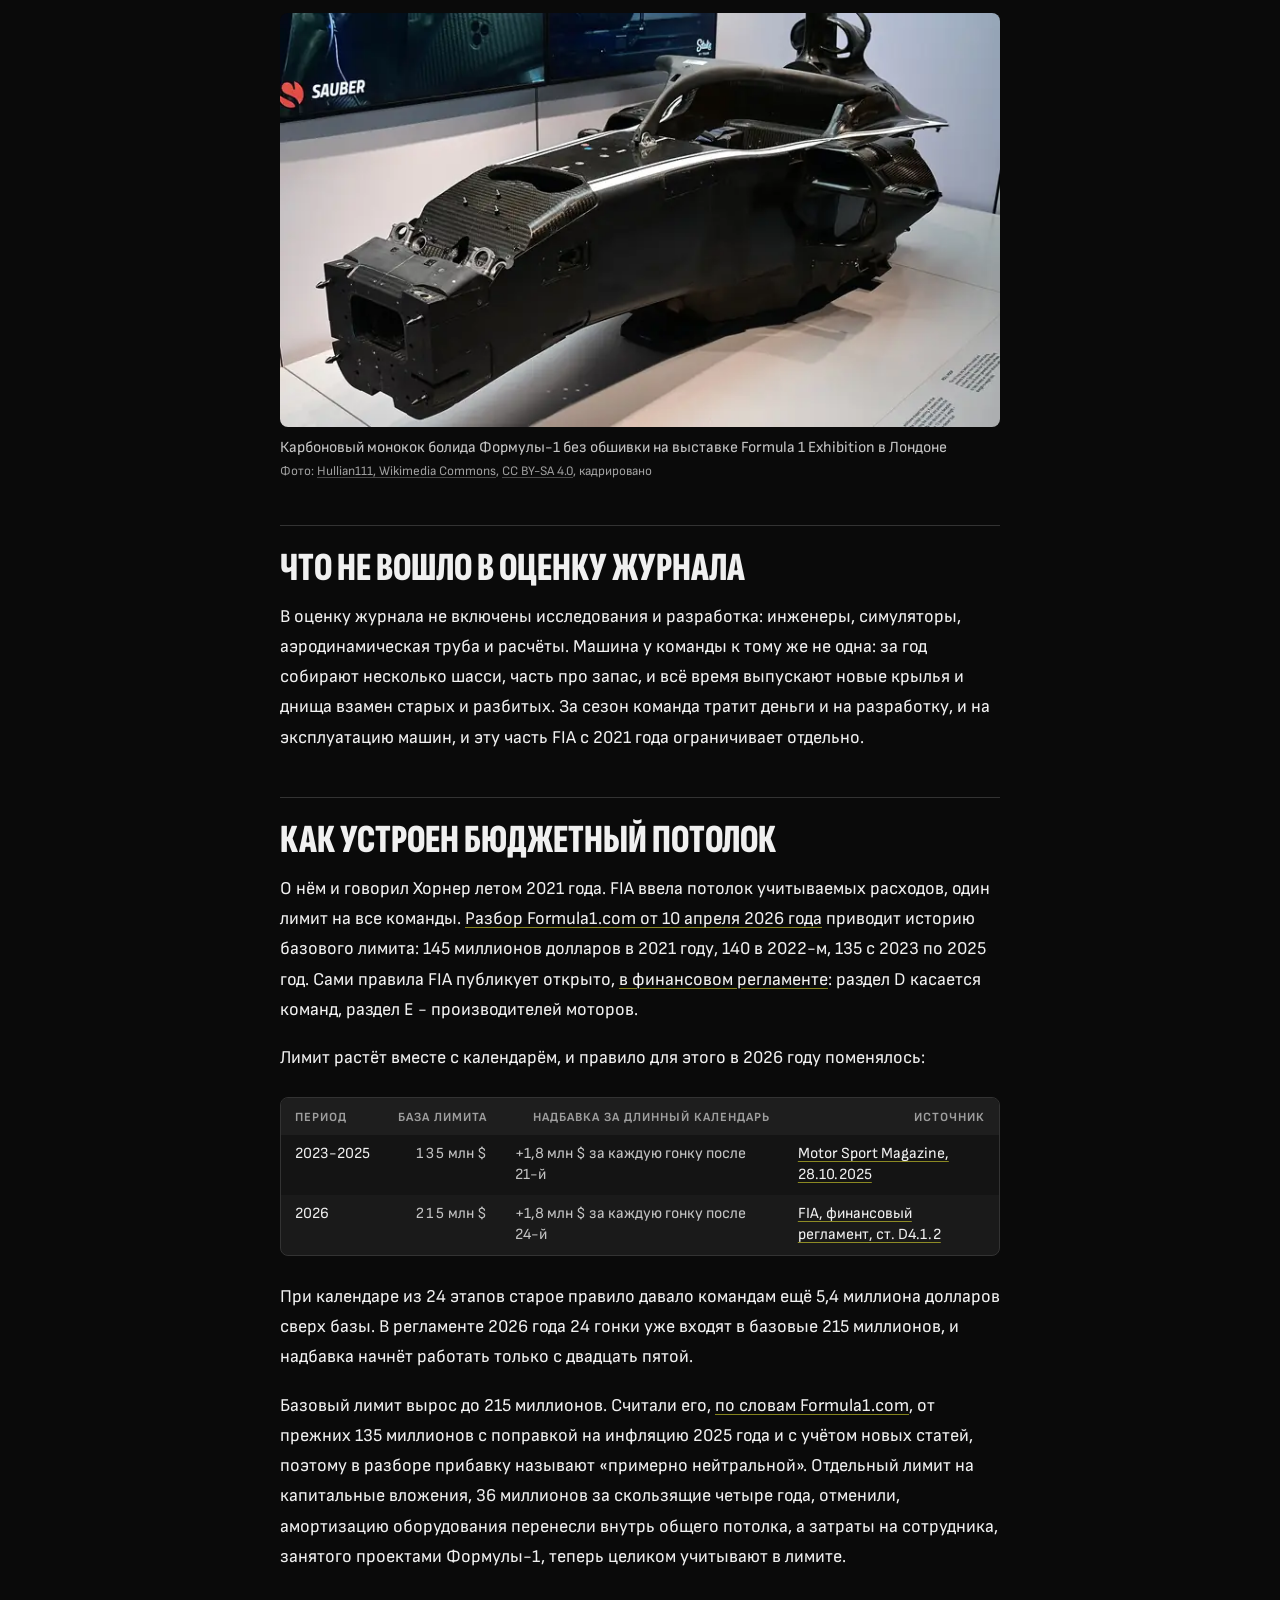
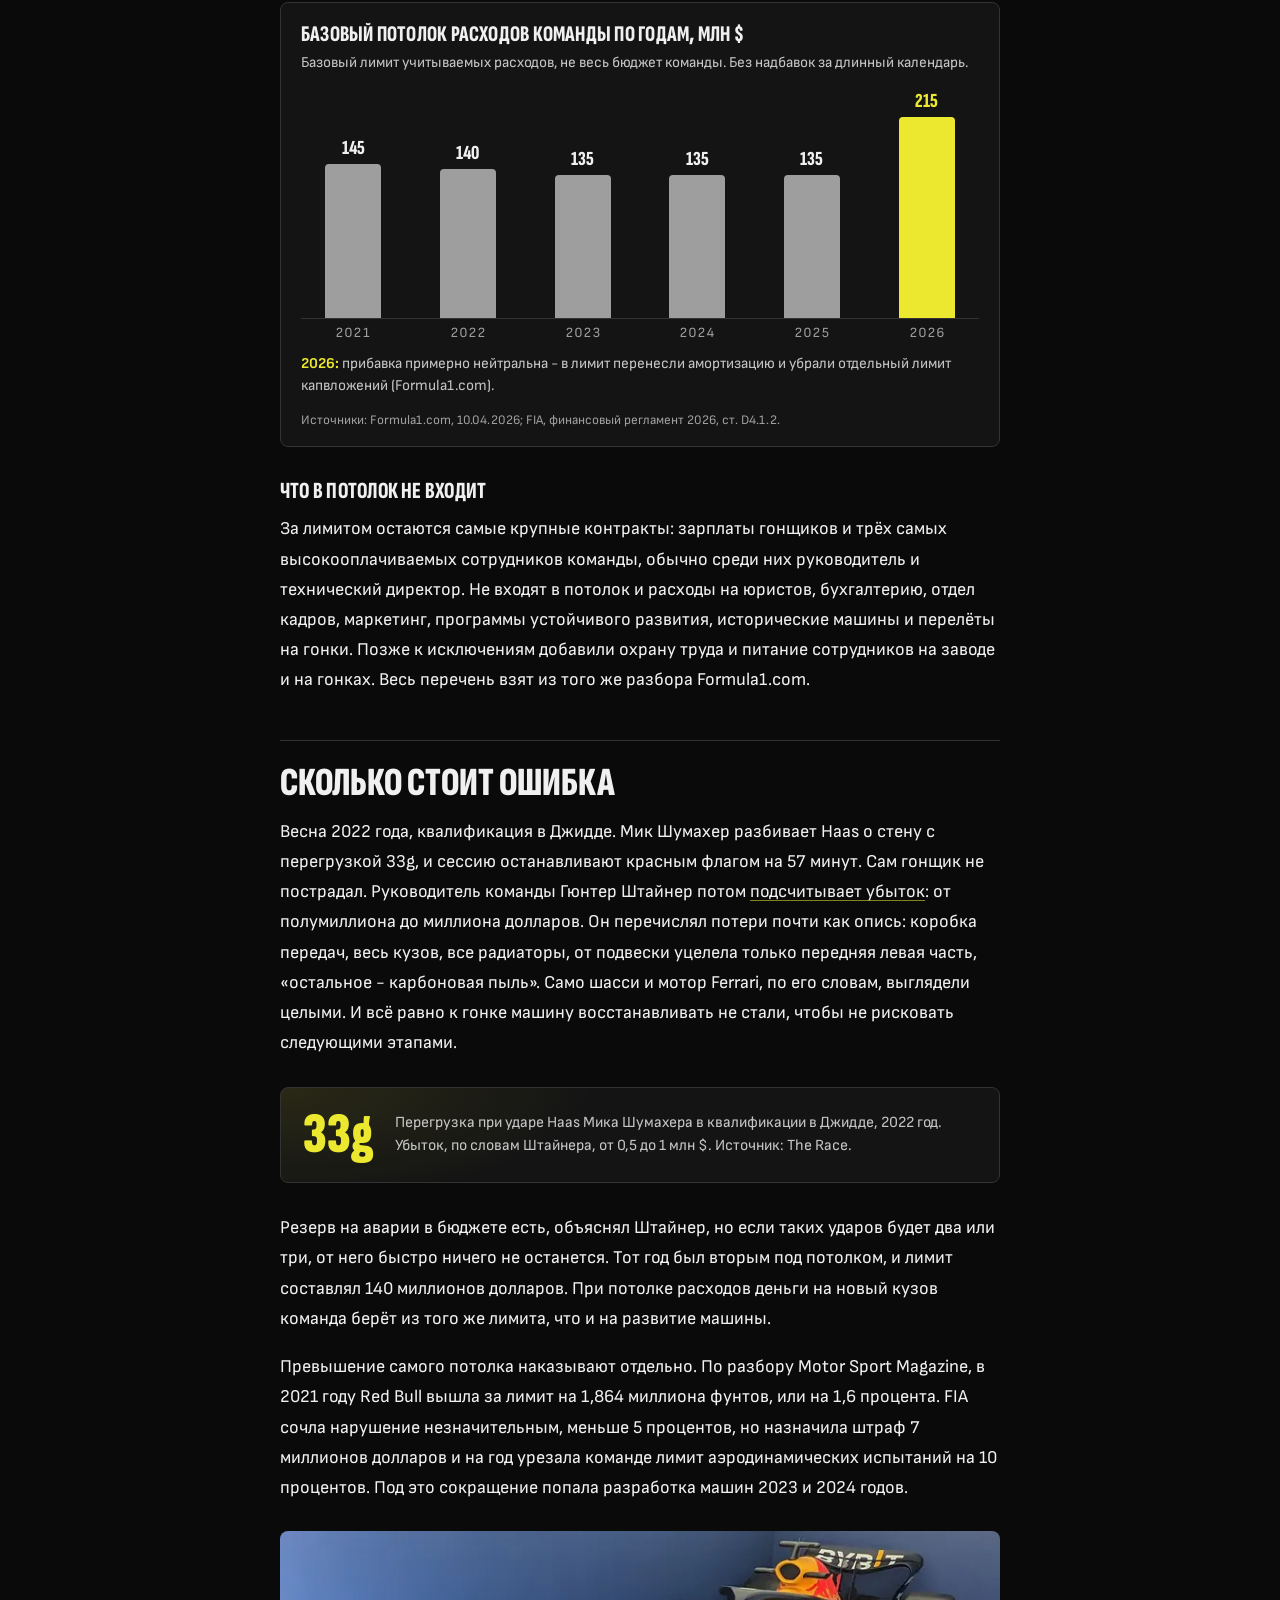
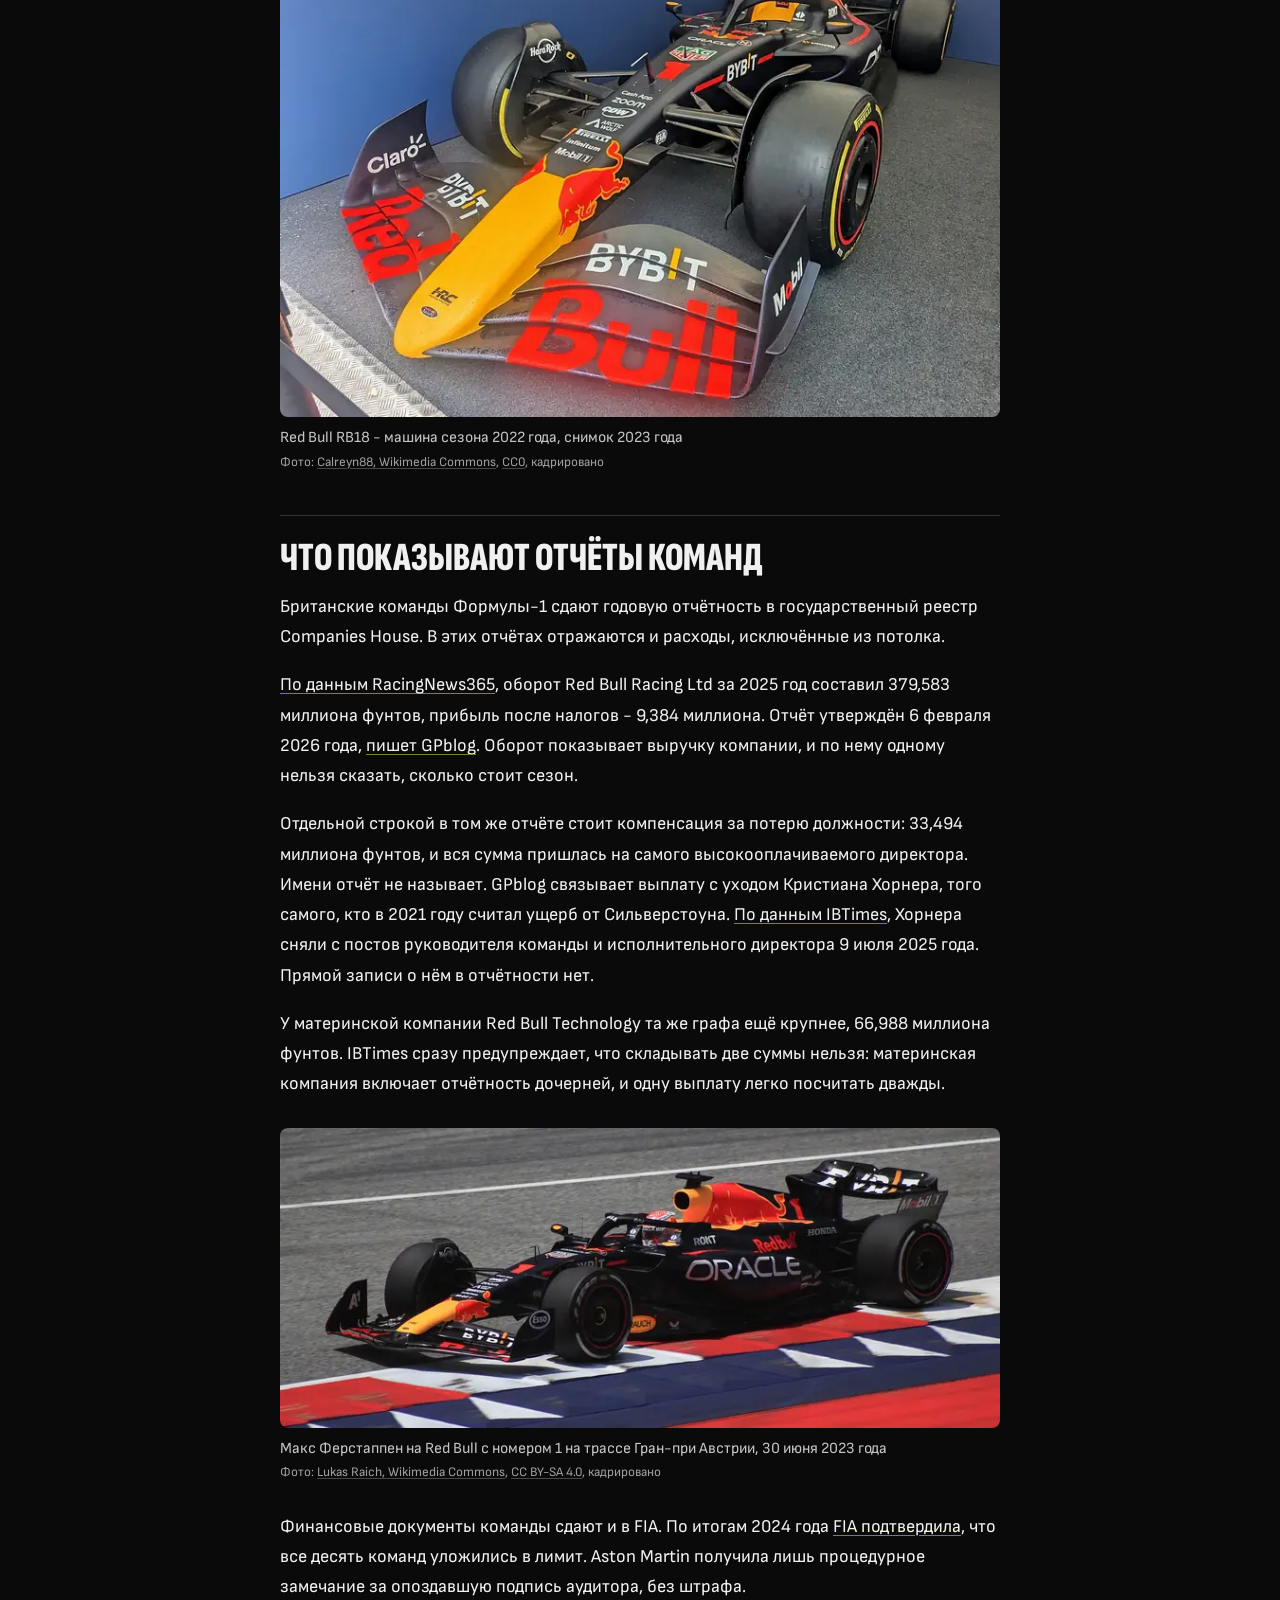
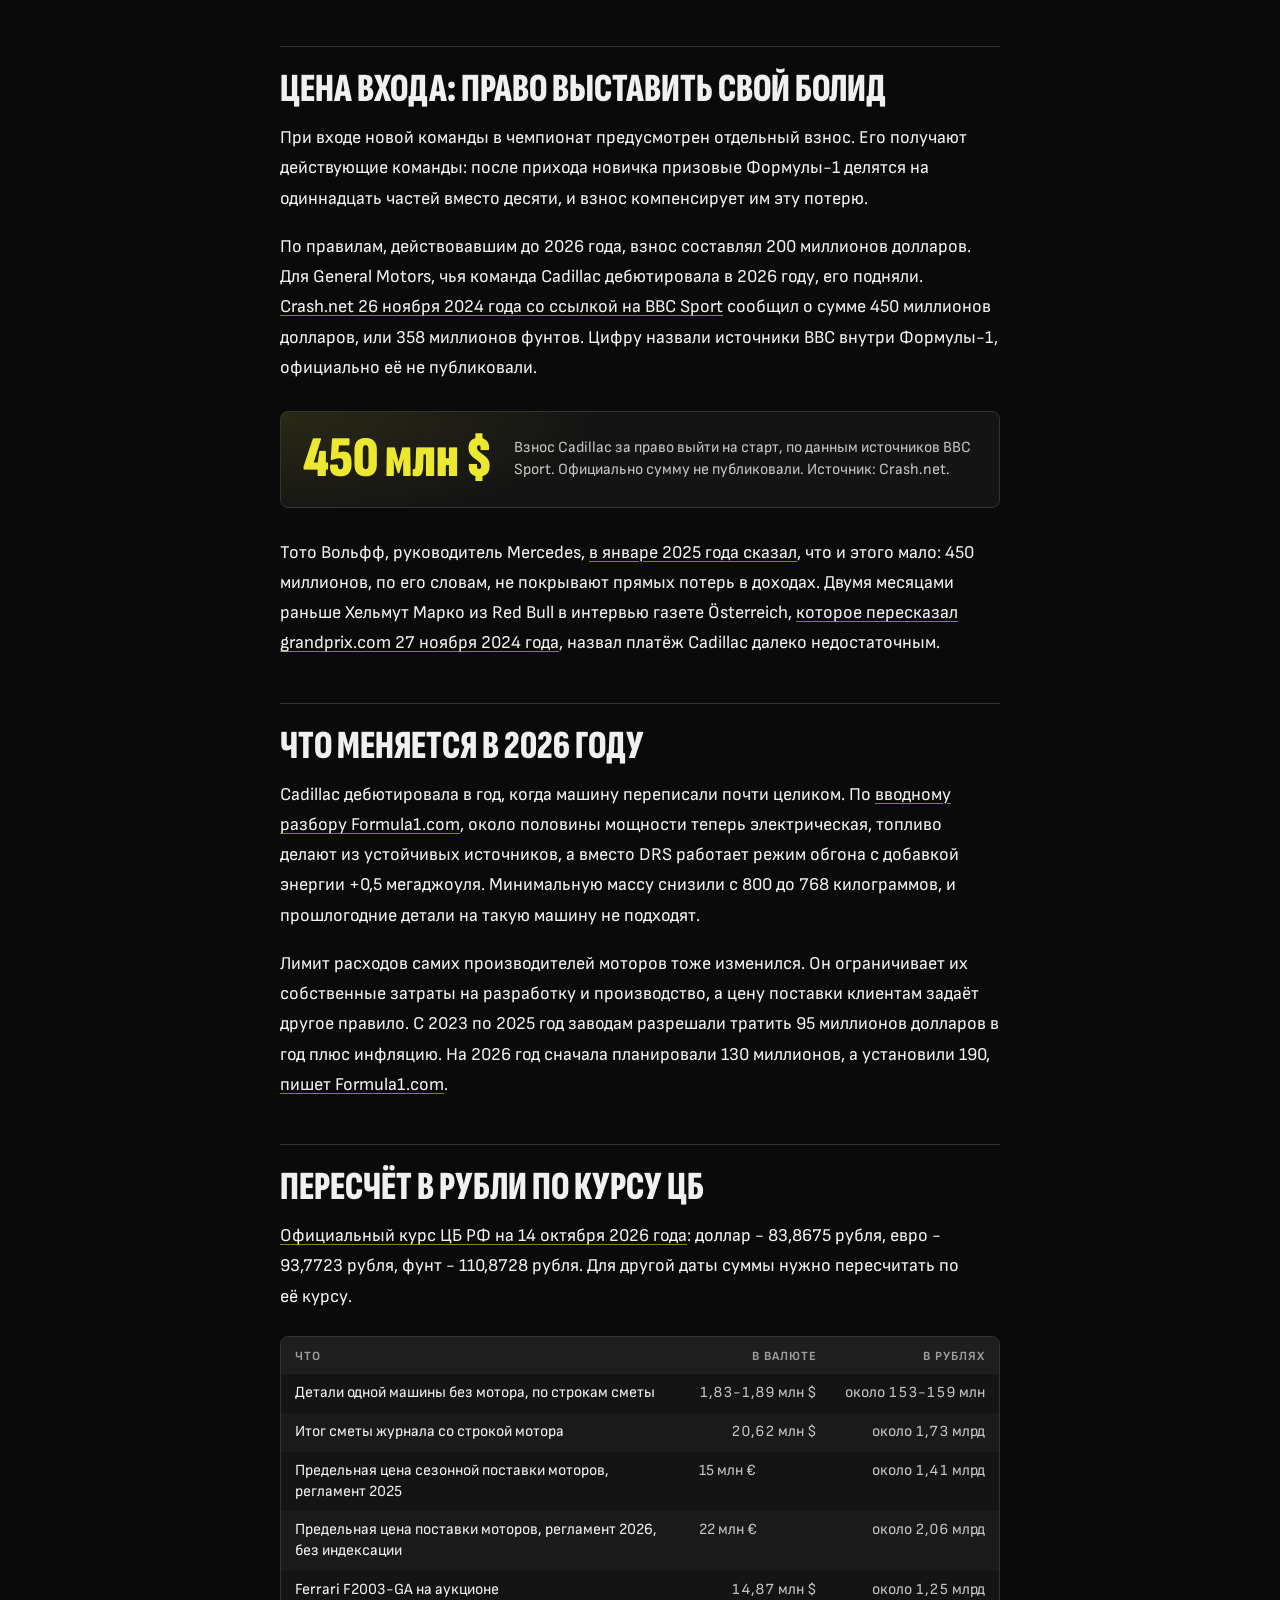
==== commit ae10be63: "Обновление страницы 2026-10-14 23:31" ====
--- a/index.html
+++ b/index.html
@@ -3,16 +3,16 @@
 <head>
 <meta charset="utf-8">
 <meta name="viewport" content="width=device-width, initial-scale=1">
-<title>Сколько стоит болид Формулы-1: цена по деталям и документам</title>
-<meta name="description" content="Детали машины без мотора около 2 млн $, моторы на сезон до 15 млн €, базовый потолок расходов команды 215 млн $. Разбор по регламенту FIA.">
+<title>Сколько стоит болид Формулы-1 и что не так с ценой мотора</title>
+<meta name="description" content="Детали машины без мотора около 2 млн $, моторы на сезон до 15 млн € по норме 2025 года, базовый потолок команды 215 млн $. Разбор по FIA.">
 <meta name="robots" content="noindex, nofollow">
 <link rel="canonical" href="https://dinarmizex-hue.github.io/f1-car-cost/">
 <meta name="theme-color" content="#0a0a0a">
 <link rel="icon" href="data:image/svg+xml,%3Csvg xmlns='http://www.w3.org/2000/svg' viewBox='0 0 32 32'%3E%3Crect width='32' height='32' rx='7' fill='%230a0a0a'/%3E%3Cpath d='M7 22h18v3H7zM9 18h14v2H9z' fill='%23ece82f'/%3E%3C/svg%3E">
 <meta property="og:type" content="article">
 <meta property="og:locale" content="ru_RU">
-<meta property="og:title" content="Сколько стоит болид Формулы-1: цена по деталям и документам">
-<meta property="og:description" content="Детали машины без мотора около 2 млн $, моторы на сезон до 15 млн €, базовый потолок расходов команды 215 млн $. Разбор по регламенту FIA.">
+<meta property="og:title" content="Сколько стоит болид Формулы-1 и что не так с ценой мотора">
+<meta property="og:description" content="Детали машины без мотора около 2 млн $, моторы на сезон до 15 млн € по норме 2025 года, базовый потолок команды 215 млн $. Разбор по FIA.">
 <meta property="og:url" content="https://dinarmizex-hue.github.io/f1-car-cost/">
 <meta property="og:image" content="https://dinarmizex-hue.github.io/f1-car-cost/og.jpg">
 <meta property="og:image:width" content="1200">
@@ -21,9 +21,9 @@
 <meta name="twitter:card" content="summary_large_image">
 <link rel="preload" href="fonts/sofia-xc-normal-cyrillic.woff2" as="font" type="font/woff2" crossorigin>
 <link rel="preload" href="fonts/sofia-sans-normal-cyrillic.woff2" as="font" type="font/woff2" crossorigin>
-<link rel="stylesheet" href="style.css?v=7d1e9a9b87">
+<link rel="stylesheet" href="style.css?v=ba3fa12565">
 <script>document.documentElement.classList.add('js')</script>
-<script type="application/ld+json">{"@context": "https://schema.org", "@type": "Article", "headline": "Сколько стоит болид Формулы-1: цена по деталям и документам", "description": "Детали машины без мотора около 2 млн $, моторы на сезон до 15 млн €, базовый потолок расходов команды 215 млн $. Разбор по регламенту FIA.", "inLanguage": "ru", "datePublished": "2026-10-14", "dateModified": "2026-10-14", "image": ["https://dinarmizex-hue.github.io/f1-car-cost/og.jpg"], "author": {"@type": "Person", "name": "Динар Хисамов"}, "mainEntityOfPage": {"@type": "WebPage", "@id": "https://dinarmizex-hue.github.io/f1-car-cost/"}, "wordCount": 2637}</script>
+<script type="application/ld+json">{"@context": "https://schema.org", "@type": "Article", "headline": "Сколько стоит болид Формулы-1 и что не так с ценой мотора", "description": "Детали машины без мотора около 2 млн $, моторы на сезон до 15 млн € по норме 2025 года, базовый потолок команды 215 млн $. Разбор по FIA.", "inLanguage": "ru", "datePublished": "2026-10-14", "dateModified": "2026-10-14", "image": ["https://dinarmizex-hue.github.io/f1-car-cost/og.jpg"], "author": {"@type": "Person", "name": "Динар Хисамов"}, "mainEntityOfPage": {"@type": "WebPage", "@id": "https://dinarmizex-hue.github.io/f1-car-cost/"}, "wordCount": 2668}</script>
 </head>
 <body>
 <a class="skip" href="#statya" data-x>К тексту статьи</a>
@@ -32,12 +32,13 @@
 <header class="hero">
 <div class="col">
 <p class="kicker" data-x>Расследование по открытым документам</p>
-<h1><span class="h1a">Сколько стоит болид Формулы-1:</span> <span class="h1b">собираем цену по деталям и документам</span></h1>
-<p class="dek">Детали машины без мотора около 2 млн $, моторы на сезон до 15 млн €, базовый потолок расходов команды 215 млн $. Разбор по регламенту FIA.</p>
+<h1><span class="h1a">Сколько стоит болид Формулы-1</span> <span class="h1b">и что не так с ценой мотора</span></h1>
+<p class="dek">Детали машины без мотора около 2 млн $, моторы на сезон до 15 млн € по норме 2025 года, базовый потолок команды 215 млн $. Разбор по FIA.</p>
 <p class="byline" data-x><span>Динар Хисамов</span><span>14 октября 2026</span><span>15 минут чтения</span></p>
 <ol class="tower" data-x aria-label="Короткий ответ">
 <li><span class="tw-num">около 2 млн&nbsp;$</span><span class="tw-cap">детали одной машины без мотора, по смете Motor Sport Magazine</span></li>
-<li><span class="tw-num">до&nbsp;15 млн&nbsp;€</span><span class="tw-cap">предельная цена поставки моторов команде-клиенту на сезон, регламент FIA 2025</span></li>
+<li><span class="tw-num">до&nbsp;15 млн&nbsp;€</span><span class="tw-cap">предельная цена поставки моторов команде-клиенту на сезон по норме 2025 года, регламент FIA</span></li>
+<li><span class="tw-num">до&nbsp;22 млн&nbsp;€</span><span class="tw-cap">тот же предел в регламенте 2026 года, плюс индексация, если применима</span></li>
 <li><span class="tw-num" data-count="215">215 млн&nbsp;$</span><span class="tw-cap">базовый потолок учитываемых расходов команды на 2026 год</span></li>
 </ol>
 </div>
@@ -47,32 +48,33 @@
 <nav class="learn" aria-label="Что узнаете" data-x><p class="learn-t">Что узнаете</p><ol><li><a href="#bez-cennika">Почему у болида нет ценника и где он всё-таки появляется</a></li><li><a href="#smeta">Смета машины 2025 года по узлам и почему её главная строка - не один мотор</a></li><li><a href="#potolok">Сколько команде разрешено тратить за год и что в лимит не входит</a></li><li><a href="#oshibka">Во что обходятся авария, штраф и место на старте для новичка</a></li><li><a href="#rubli">Основные суммы в рублях по курсу ЦБ на 14 октября 2026 года</a></li></ol></nav>
 <div class="prose">
 <p class="lede">18 июля 2021 года, первый круг Гран-при Великобритании. В скоростном повороте Copse Макс Ферстаппен и Льюис Хэмилтон сталкиваются, и Red Bull Ферстаппена на скорости около 180 миль в час (примерно 290 км/ч) уходит в барьер. Удар потом оценят в 51g. Через несколько дней руководитель команды Кристиан Хорнер называет сумму: <a href="https://www.formula1.com/en/latest/article/red-bull-estimate-damage-to-verstappens-car-from-hamilton-collision-will.4KgQmjryYnBWvTbLQu5IYc" target="_blank" rel="noopener">ремонт обойдётся примерно в 1,8 миллиона долларов</a>. И добавляет, что в первый сезон бюджетного потолка у такого счёта будут «огромные последствия».</p>
-<p>Ремонт после одной аварии потянул почти на два миллиона. Сколько тогда стоит вся машина? Я собирал ответ по открытым документам, и короткая версия у меня такая. Детали одной машины без мотора, по оценке журнала Motor Sport Magazine, стоят около 2 миллионов долларов. Цену одного мотора открыто никто не называет: регламент FIA ограничивает 15 миллионами евро цену поставки моторов на весь сезон, вместе с запчастями и для двух машин команды-клиента. Эту сумму называет сам регламент. Наконец, учитываемые расходы команды за год FIA ограничивает базовым потолком в 215 миллионов долларов на 2026 год, и зарплаты гонщиков и маркетинг в него не входят.</p>
+<p>Ремонт после одной аварии потянул почти на два миллиона. Сколько тогда стоит вся машина? Я собирал ответ по открытым документам, и короткая версия у меня такая. Детали одной машины без мотора, по оценке журнала Motor Sport Magazine, стоят около 2 миллионов долларов. Надёжного открытого первоисточника с ценой одного мотора я не нашёл. По регламенту FIA 2025 года 15 миллионов евро стоила поставка моторов на весь сезон, вместе с запчастями и для двух машин команды-клиента, а в регламенте 2026 года такой предел вырос до 22 миллионов евро с индексацией. Обе суммы взяты из регламентов. Наконец, учитываемые расходы команды за год FIA ограничивает базовым потолком в 215 миллионов долларов на 2026 год, и зарплаты гонщиков и маркетинг в него не входят.</p>
 <p>Все расчёты в тексте, включая рубли по курсу ЦБ на 14 октября 2026 года, сделал я сам. У исходных чисел стоят ссылки на источники.</p>
 <figure class="chart chart-lad reveal" data-x id="masshtab">
 <figcaption class="chart-head"><span class="chart-title">Суммы из этой статьи на одной шкале</span>
 <span class="chart-sub">От комплекта шин до места на старте - пять порядков. Шкала логарифмическая: каждое деление сетки в 10 раз больше предыдущего.</span></figcaption>
 <div class="lad-axis" aria-hidden="true"><span style="--l:0.00%">1 тыс.</span><span style="--l:33.33%">100 тыс.</span><span style="--l:66.67%">10 млн</span><span style="--l:100.00%">1 млрд</span></div>
-<ol class="lad"><li class="lad-row" style="--i:0"><span class="lad-what">Комплект шин</span><span class="lad-track" aria-hidden="true"><span class="lad-bar" style="--w:7.95%"></span></span><span class="lad-val">3 000 $</span></li><li class="lad-row" style="--i:1"><span class="lad-what">Руль</span><span class="lad-track" aria-hidden="true"><span class="lad-bar" style="--w:28.32%"></span></span><span class="lad-val">50 000 $</span></li><li class="lad-row" style="--i:2"><span class="lad-what">Ремонт после аварии Шумахера, Джидда-2022</span><span class="lad-track" aria-hidden="true"><span class="lad-bar" style="--w:44.98%"></span><span class="lad-ext" style="--l:44.98%;--w:5.02%"></span></span><span class="lad-val">0,5-1 млн $</span></li><li class="lad-row" style="--i:3"><span class="lad-what">Ремонт после аварии Ферстаппена, Сильверстоун-2021</span><span class="lad-track" aria-hidden="true"><span class="lad-bar" style="--w:54.25%"></span></span><span class="lad-val">1,8 млн $</span></li><li class="lad-row is-hot" style="--i:4"><span class="lad-what">Детали одной машины без мотора, сумма строк сметы</span><span class="lad-track" aria-hidden="true"><span class="lad-bar" style="--w:54.37%"></span><span class="lad-ext" style="--l:54.37%;--w:0.60%"></span></span><span class="lad-val">1,83-1,89 млн $</span></li><li class="lad-row" style="--i:5"><span class="lad-what">Ferrari F2003-GA на аукционе, 2022</span><span class="lad-track" aria-hidden="true"><span class="lad-bar" style="--w:69.54%"></span></span><span class="lad-val">14,87 млн $</span></li><li class="lad-row is-eur" style="--i:6"><span class="lad-what">Поставка моторов клиенту на сезон, максимум</span><span class="lad-track" aria-hidden="true"><span class="lad-bar" style="--w:69.60%"></span></span><span class="lad-val">15 млн €</span></li><li class="lad-row" style="--i:7"><span class="lad-what">Базовый потолок учитываемых расходов команды, 2026</span><span class="lad-track" aria-hidden="true"><span class="lad-bar" style="--w:88.87%"></span></span><span class="lad-val">215 млн $</span></li><li class="lad-row" style="--i:8"><span class="lad-what">Взнос новой команды, Cadillac</span><span class="lad-track" aria-hidden="true"><span class="lad-bar" style="--w:94.22%"></span></span><span class="lad-val">450 млн $</span></li></ol>
+<ol class="lad"><li class="lad-row" style="--i:0"><span class="lad-what">Комплект шин</span><span class="lad-track" aria-hidden="true"><span class="lad-bar" style="--w:7.95%"></span></span><span class="lad-val">3 000 $</span></li><li class="lad-row" style="--i:1"><span class="lad-what">Руль</span><span class="lad-track" aria-hidden="true"><span class="lad-bar" style="--w:28.32%"></span></span><span class="lad-val">50 000 $</span></li><li class="lad-row" style="--i:2"><span class="lad-what">Ремонт после аварии Шумахера, Джидда-2022</span><span class="lad-track" aria-hidden="true"><span class="lad-bar" style="--w:44.98%"></span><span class="lad-ext" style="--l:44.98%;--w:5.02%"></span></span><span class="lad-val">0,5-1 млн $</span></li><li class="lad-row" style="--i:3"><span class="lad-what">Ремонт после аварии Ферстаппена, Сильверстоун-2021</span><span class="lad-track" aria-hidden="true"><span class="lad-bar" style="--w:54.25%"></span></span><span class="lad-val">1,8 млн $</span></li><li class="lad-row is-hot" style="--i:4"><span class="lad-what">Детали одной машины без мотора, сумма строк сметы</span><span class="lad-track" aria-hidden="true"><span class="lad-bar" style="--w:54.37%"></span><span class="lad-ext" style="--l:54.37%;--w:0.60%"></span></span><span class="lad-val">1,83-1,89 млн $</span></li><li class="lad-row" style="--i:5"><span class="lad-what">Ferrari F2003-GA на аукционе, 2022</span><span class="lad-track" aria-hidden="true"><span class="lad-bar" style="--w:69.54%"></span></span><span class="lad-val">14,87 млн $</span></li><li class="lad-row is-eur" style="--i:6"><span class="lad-what">Поставка моторов клиенту на сезон, максимум, регламент 2025</span><span class="lad-track" aria-hidden="true"><span class="lad-bar" style="--w:69.60%"></span></span><span class="lad-val">15 млн €</span></li><li class="lad-row is-eur" style="--i:7"><span class="lad-what">Поставка моторов клиенту, максимум, регламент 2026 (плюс индексация)</span><span class="lad-track" aria-hidden="true"><span class="lad-bar" style="--w:72.37%"></span></span><span class="lad-val">22 млн €</span></li><li class="lad-row" style="--i:8"><span class="lad-what">Базовый потолок учитываемых расходов команды, 2026</span><span class="lad-track" aria-hidden="true"><span class="lad-bar" style="--w:88.87%"></span></span><span class="lad-val">215 млн $</span></li><li class="lad-row" style="--i:9"><span class="lad-what">Взнос новой команды, Cadillac</span><span class="lad-track" aria-hidden="true"><span class="lad-bar" style="--w:94.22%"></span></span><span class="lad-val">450 млн $</span></li></ol>
 <p class="chart-src">Евро и доллары не пересчитаны друг в друга: у каждой полосы своя единица, полоса в евро заштрихована. Светлый хвост полосы - вилка оценки. Источники: Motor Sport Magazine (сумма строк - наш расчёт), The Race, Formula1.com, BusinessDay (RM Sotheby's), FIA, Crash.net со ссылкой на BBC Sport.</p>
 </figure>
 <h2 id="bez-cennika">Почему у болида нет ценника</h2>
 <p>Болид не покупают в салоне. Команда проектирует и строит его сама, на своём заводе, и продавать свежую машину кому-то со стороны не станет: в ней годы работы над днищем и подвеской, и соперник разобрал бы её на чертежи.</p>
 <figure class="photo reveal"><div class="ph"><img src="img/lotus-garage-760.webp" srcset="img/lotus-garage-760.webp 760w, img/lotus-garage-1200.webp 1200w" sizes="(max-width: 800px) 100vw, 720px" width="1200" height="810" loading="lazy" decoding="async" alt="Механики Team Lotus настраивают болид в боксе на Гран-при Великобритании 2011 года"></div><figcaption><span class="ph-cap">Механики Team Lotus настраивают болид в боксе на Гран-при Великобритании 2011 года</span><span class="credit" data-x>Фото: <a href="https://commons.wikimedia.org/wiki/File:2011_British_GP_-_Lotus_garage.jpg" target="_blank" rel="noopener">Dell Inc., Wikimedia Commons</a>, <a href="https://creativecommons.org/licenses/by/2.0/" target="_blank" rel="noopener">CC BY 2.0</a>, кадрировано</span></figcaption></figure>
-<p>Поэтому вопрос о цене приходится делить на два. Первый - во что обходится изготовить одну машину, если сложить стоимость узлов. Второй - сколько команда тратит за сезон, чтобы машины вообще ездили. Я держу эти вопросы раздельно, потому что самая подробная открытая смета их смешала.</p>
+<p>Поэтому вопрос о цене приходится делить на два. Первый - во что обходится изготовить одну машину, если сложить стоимость узлов. Второй - сколько команда тратит за сезон, чтобы машины вообще ездили. Я держу эти вопросы раздельно, потому что подробная открытая смета их смешала.</p>
 <h3>Где ценник всё-таки появляется</h3>
 <p>На аукционах продают бывшие гоночные машины. 9 ноября 2022 года в Женеве аукционный дом RM Sotheby's продал Ferrari F2003-GA с номером шасси 229. На этой машине Михаэль Шумахер <a href="https://tiresandparts.net/news/ex-michael-schumacher-ferrari-f2003-ga-sells-for-record-14630000-chf-14873327-usd-at-sothebys-luxury-week-sale-in-geneva/" target="_blank" rel="noopener">выиграл пять гонок и шестой титул</a>. В 2022 году её полностью перебрало подразделение Ferrari F1 Clienti, и на торги она вышла на ходу.</p>
 <p><a href="https://www.businessday.co.za/bd/life/motoring/2022-11-16-schumacher-ferrari-sells-for-more-than-14m-at-swiss-auction/" target="_blank" rel="noopener">Итоговая цена с комиссией - 14 630 000 швейцарских франков, или 14 873 327 долларов</a>, и на тот момент это был рекорд для болида современной эпохи. <a href="https://gulfnews.com/sport/schumacher-ferrari-fetches-record-13-million-at-auction-1.1668011144508" target="_blank" rel="noopener">По данным AFP</a>, торговались больше сорока минут, и выиграл покупатель, который делал ставки по телефону и не назвал себя. Прежний рекорд современной эпохи принадлежал другой машине Шумахера, Ferrari F2001: в 2017 году в Нью-Йорке за неё дали 7,5 миллиона долларов.</p>
 <aside class="vrezka reveal" data-x><span class="vr-num" data-count="14873327">14 873 327 $</span><span class="vr-text">Столько с комиссией заплатили за Ferrari F2003-GA Шумахера на торгах RM Sotheby's в Женеве 9 ноября 2022 года. Источник: BusinessDay.</span></aside>
 <p>Машины <span class="nw">1950-х</span> стоят дороже. <a href="https://www.mercedesamgf1.com/news/introducing-the-most-valuable-grand-prix-car-ever" target="_blank" rel="noopener">Команда Mercedes пишет</a>, что W196 Хуана Мануэля Фанхио ушёл в 2013 году за 23,65 миллиона евро, а в феврале 2025 года W196 R Streamliner продали на торгах RM Sotheby's в Штутгарте за 51,155 миллиона евро. В аукционной цене есть история машины и имя гонщика, поэтому для расчёта стоимости изготовления она не годится.</p>
 <h2 id="smeta">Смета журнала: узлы одной машины</h2>
-<p>Самую подробную открытую смету по узлам составил журнал Motor Sport Magazine. <a href="https://www.motorsportmagazine.com/articles/single-seaters/f1/how-much-does-an-f1-car-cost/" target="_blank" rel="noopener">Материал Джеймса Элсона</a> вышел 14 января 2025 года и обновлён 17 января, поэтому в нём машина прежнего регламента, с системой DRS на заднем крыле и мотором старой схемы. Журнал оценивает только производство, расходы на исследования и разработку в смету не входят.</p>
+<p>Подробную открытую смету по узлам составил журнал Motor Sport Magazine. <a href="https://www.motorsportmagazine.com/articles/single-seaters/f1/how-much-does-an-f1-car-cost/" target="_blank" rel="noopener">Материал Джеймса Элсона</a> вышел 14 января 2025 года и обновлён 17 января, поэтому в нём машина прежнего регламента, с системой DRS на заднем крыле и мотором старой схемы. Журнал оценивает только производство, расходы на исследования и разработку в смету не входят.</p>
 <div class="tbl stack"><table><thead><tr><th>Узел</th><th class=n>Оценка, $</th><th class=n>Оценка, £</th></tr></thead><tbody><tr class="mot"><td data-label="Узел"><span class="cv">Силовая установка (по регламенту FIA это цена поставки на сезон, см. ниже)</span></td><td data-label="Оценка, $" class=n><span class="cv">18 320 000</span></td><td data-label="Оценка, £" class=n><span class="cv">12 920 000</span></td></tr><tr><td data-label="Узел"><span class="cv">Монокок (шасси)</span></td><td data-label="Оценка, $" class=n><span class="cv">707 000</span></td><td data-label="Оценка, £" class=n><span class="cv">500 000</span></td></tr><tr><td data-label="Узел"><span class="cv">Коробка передач</span></td><td data-label="Оценка, $" class=n><span class="cv">354 000</span></td><td data-label="Оценка, £" class=n><span class="cv">250 000</span></td></tr><tr><td data-label="Узел"><span class="cv">Гидравлика</span></td><td data-label="Оценка, $" class=n><span class="cv">170 000</span></td><td data-label="Оценка, £" class=n><span class="cv">123 000</span></td></tr><tr><td data-label="Узел"><span class="cv">Переднее крыло с носовым обтекателем</span></td><td data-label="Оценка, $" class=n><span class="cv">141 500</span></td><td data-label="Оценка, £" class=n><span class="cv">100 000</span></td></tr><tr><td data-label="Узел"><span class="cv">Днище и боковые дефлекторы</span></td><td data-label="Оценка, $" class=n><span class="cv">141 000</span></td><td data-label="Оценка, £" class=n><span class="cv">100 000</span></td></tr><tr><td data-label="Узел"><span class="cv">Заднее крыло с системой DRS</span></td><td data-label="Оценка, $" class=n><span class="cv">85 000 - 150 000</span></td><td data-label="Оценка, £" class=n><span class="cv">61 000 - 108 000</span></td></tr><tr><td data-label="Узел"><span class="cv">Тормозные диски и колодки</span></td><td data-label="Оценка, $" class=n><span class="cv">78 000</span></td><td data-label="Оценка, £" class=n><span class="cv">55 000</span></td></tr><tr><td data-label="Узел"><span class="cv">Прочие расходы</span></td><td data-label="Оценка, $" class=n><span class="cv">51 000</span></td><td data-label="Оценка, £" class=n><span class="cv">36 000</span></td></tr><tr><td data-label="Узел"><span class="cv">Руль</span></td><td data-label="Оценка, $" class=n><span class="cv">50 000</span></td><td data-label="Оценка, £" class=n><span class="cv">35 000</span></td></tr><tr><td data-label="Узел"><span class="cv">Топливный бак</span></td><td data-label="Оценка, $" class=n><span class="cv">31 000</span></td><td data-label="Оценка, £" class=n><span class="cv">22 000</span></td></tr><tr><td data-label="Узел"><span class="cv">Дуга безопасности Halo</span></td><td data-label="Оценка, $" class=n><span class="cv">17 000</span></td><td data-label="Оценка, £" class=n><span class="cv">12 000</span></td></tr><tr><td data-label="Узел"><span class="cv">Шины, за комплект</span></td><td data-label="Оценка, $" class=n><span class="cv">3 000</span></td><td data-label="Оценка, £" class=n><span class="cv">2 080</span></td></tr><tr class="tot"><td data-label="Узел"><span class="cv"><strong>Итог журнала</strong></span></td><td data-label="Оценка, $" class=n><span class="cv"><strong>20 620 000</strong></span></td><td data-label="Оценка, £" class=n><span class="cv"><strong>14 580 000</strong></span></td></tr></tbody></table></div>
 <p>Итог журнала - 20,62 миллиона долларов. Когда я сложил строки таблицы, получилось от 20,15 до 20,21 миллиона, в зависимости от цены заднего крыла. Разница больше 400 тысяч долларов, и в тексте журнала она не объяснена. В этой таблице дешевле Halo только комплект шин, хотя сам журнал упоминает и мелочи вроде подшипника колеса примерно за 1100 фунтов.</p>
-<h3>Главная строка сметы оказалась сезонной поставкой</h3>
+<h3>Что журнал включил в цену одного мотора</h3>
 <p>Почти всю сумму журнала даёт одна строка: 18,32 миллиона долларов за силовую установку. Журнал объясняет её словами Пэта Саймондса, бывшего технического директора <span class="nw">Формулы-1</span>: по регламенту клиентскую команду должны снабжать моторами за 12 миллионов евро, а на деле клиенты платят «в районе 15 миллионов евро за один мотор». Отсюда в смете 12,92 миллиона фунтов.</p>
 <p>Я открыл сам <a href="https://www.fia.com/sites/default/files/documents/fia_2025_formula_1_technical_regulations_-_issue_03_-_2025-04-07.pdf" target="_blank" rel="noopener">технический регламент FIA 2025 года</a>. В приложении 4, пункт 3, сказано, что «периметр поставки» силовых установок продаётся по максимальной цене пятнадцать миллионов евро. Что входит в этот периметр, расписано в приложении 3, строка A: моторы и запчасти на все соревнования чемпионата плюс 5000 километров тестов. Минимальное число моторов - норма на одного пилота за сезон, умноженная на два, плюс моторы для тестов. В ту же поставку входят пять человек поддержки на тестах и гонках.</p>
-<p>По регламенту 15 миллионов евро - это потолок цены за сезонный комплект моторов для двух машин команды-клиента, а журнал поставил эту сумму в смету одной машины. Цену одного мотора регламент не даёт, и делить сезонную сумму на число моторов нельзя: в неё входят запчасти и работа людей. Открытого первоисточника с ценой одного мотора я не нашёл.</p>
+<p>По регламенту 15 миллионов евро - это потолок цены за сезонный комплект моторов для двух машин команды-клиента, а журнал поставил эту сумму в смету одной машины. Цену одного мотора регламент не даёт, и делить сезонную сумму на число моторов нельзя: в неё входят запчасти и работа людей. Надёжного открытого первоисточника с ценой одного мотора я не нашёл.</p>
+<p>В регламенте 2026 года тот же механизм записан в разделе A: <a href="https://www.fia.com/system/files/documents/fia_2026_f1_regulations_-_section_a_general_provisions_-_iss_03_-_2026-06-25.pdf" target="_blank" rel="noopener">приложение A7, пункт 1.4</a> ставит максимальную цену «периметра поставки» в 22 миллиона евро с индексацией, если она применима. Состав этого периметра для 2026 года расписан в техническом разделе, и его я не сверял. Цену одного мотора не даёт ни тот, ни другой предел.</p>
 <figure class="chart chart-motor reveal" data-x id="motor">
 <figcaption class="chart-head"><span class="chart-title">Откуда взялись 20,62 млн $</span>
 <span class="chart-sub">Одна строка сметы против того, что о той же сумме говорит регламент.</span></figcaption>
@@ -81,12 +83,16 @@
 <span class="duo-num">18 320 000 $</span>
 <span class="duo-txt">12,92 млн £. Основание - слова Пэта Саймондса: «около 15 млн € за один мотор».</span>
 <span class="duo-src">Motor Sport Magazine</span></div>
-<div class="duo-card is-hot"><span class="duo-who">Регламент FIA, предельная цена поставки клиенту</span>
+<div class="duo-card is-hot"><span class="duo-who">Регламент FIA 2025, предельная цена поставки клиенту</span>
 <span class="duo-num">15 000 000 €</span>
 <span class="duo-txt">За сезон: моторы и запчасти на все гонки и 5000 км тестов, минимум «норма на пилота × 2» плюс тестовые, 5 человек поддержки.</span>
 <span class="duo-src">FIA 2025 Technical Regulations, прил. 3 (с. 165), прил. 4 п. 3 (с. 168)</span></div>
+<div class="duo-card is-hot"><span class="duo-who">Регламент FIA 2026, предельная цена поставки клиенту</span>
+<span class="duo-num">22 000 000 €</span>
+<span class="duo-txt">С индексацией, если применима. Состав периметра 2026 года по прил. C4 не сверялся.</span>
+<span class="duo-src">FIA 2026 Regulations, Section A, прил. A7 п. 1.4</span></div>
 </div>
-<p class="cap-note">Цену одного мотора регламент не даёт; сезонную сумму на число моторов не делить.</p>
+<p class="cap-note">Цену одного мотора не даёт ни один из пределов; сезонную сумму на число моторов не делить.</p>
 </figure>
 <p>Если убрать строку мотора, детали одной машины по строкам таблицы стоят от 1,83 до 1,89 миллиона долларов, а по итогу журнала без этой строки - 2,3 миллиона.</p>
 <figure class="chart chart-smeta reveal" data-x id="uzly">
@@ -133,7 +139,7 @@
 <figure class="photo reveal"><div class="ph"><img src="img/rb18-760.webp" srcset="img/rb18-760.webp 760w, img/rb18-1200.webp 1200w" sizes="(max-width: 800px) 100vw, 720px" width="1200" height="811" loading="lazy" decoding="async" alt="Red Bull RB18 - машина сезона 2022 года, снимок 2023 года"></div><figcaption><span class="ph-cap">Red Bull RB18 - машина сезона 2022 года, снимок 2023 года</span><span class="credit" data-x>Фото: <a href="https://commons.wikimedia.org/wiki/File:2022_Red_Bull_RB18.jpg" target="_blank" rel="noopener">Calreyn88, Wikimedia Commons</a>, <a href="https://creativecommons.org/publicdomain/zero/1.0/" target="_blank" rel="noopener">CC0</a>, кадрировано</span></figcaption></figure>
 <h2 id="otchety">Что показывают отчёты команд</h2>
 <p>Британские команды <span class="nw">Формулы-1</span> сдают годовую отчётность в государственный реестр Companies House. В этих отчётах отражаются и расходы, исключённые из потолка.</p>
-<p><a href="https://racingnews365.com/red-bull-boast-major-financial-profits-after-turbulent-f1-year" target="_blank" rel="noopener">По данным RacingNews365</a>, оборот Red Bull Racing Ltd за 2025 год составил 379,583 миллиона фунтов против 314,409 миллиона годом ранее, прибыль после налогов - 9,384 миллиона. Отчёт утверждён 6 февраля 2026 года, <a href="https://www.gpblog.com/en/analysis/red-bull-reveal-financial-cost-of-turbulent-year-as-profits-rise" target="_blank" rel="noopener">пишет GPblog</a>. Оборот показывает выручку компании, и по нему одному нельзя сказать, сколько стоит сезон. GPblog предупреждает, что сравнивать 2025 год с <span class="nw">2024-м</span> надо осторожно: команда сменила правила учёта, а прошлогодние цифры не пересчитаны.</p>
+<p><a href="https://racingnews365.com/red-bull-boast-major-financial-profits-after-turbulent-f1-year" target="_blank" rel="noopener">По данным RacingNews365</a>, оборот Red Bull Racing Ltd за 2025 год составил 379,583 миллиона фунтов, прибыль после налогов - 9,384 миллиона. Отчёт утверждён 6 февраля 2026 года, <a href="https://www.gpblog.com/en/analysis/red-bull-reveal-financial-cost-of-turbulent-year-as-profits-rise" target="_blank" rel="noopener">пишет GPblog</a>. Оборот показывает выручку компании, и по нему одному нельзя сказать, сколько стоит сезон.</p>
 <p>Отдельной строкой в том же отчёте стоит компенсация за потерю должности: 33,494 миллиона фунтов, и вся сумма пришлась на самого высокооплачиваемого директора. Имени отчёт не называет. GPblog связывает выплату с уходом Кристиана Хорнера, того самого, кто в 2021 году считал ущерб от Сильверстоуна. <a href="https://www.ibtimes.co.uk/red-bull-accounts-christian-horner-compensation-1824429" target="_blank" rel="noopener">По данным IBTimes</a>, Хорнера сняли с постов руководителя команды и исполнительного директора 9 июля 2025 года. Прямой записи о нём в отчётности нет.</p>
 <p>У материнской компании Red Bull Technology та же графа ещё крупнее, 66,988 миллиона фунтов. IBTimes сразу предупреждает, что складывать две суммы нельзя: материнская компания включает отчётность дочерней, и одну выплату легко посчитать дважды.</p>
 <figure class="photo reveal"><div class="ph"><img src="img/verstappen-austria-760.webp" srcset="img/verstappen-austria-760.webp 760w, img/verstappen-austria-1200.webp 1200w" sizes="(max-width: 800px) 100vw, 720px" width="1200" height="500" loading="lazy" decoding="async" alt="Макс Ферстаппен на Red Bull с номером 1 на трассе Гран-при Австрии, 30 июня 2023 года"></div><figcaption><span class="ph-cap">Макс Ферстаппен на Red Bull с номером 1 на трассе Гран-при Австрии, 30 июня 2023 года</span><span class="credit" data-x>Фото: <a href="https://commons.wikimedia.org/wiki/File:FIA_F1_Austria_2023_Nr._1_(1).jpg" target="_blank" rel="noopener">Lukas Raich, Wikimedia Commons</a>, <a href="https://creativecommons.org/licenses/by-sa/4.0/" target="_blank" rel="noopener">CC BY-SA 4.0</a>, кадрировано</span></figcaption></figure>
@@ -142,18 +148,18 @@
 <p>При входе новой команды в чемпионат предусмотрен отдельный взнос. Его получают действующие команды: после прихода новичка призовые <span class="nw">Формулы-1</span> делятся на одиннадцать частей вместо десяти, и взнос компенсирует им эту потерю.</p>
 <p>По правилам, действовавшим до 2026 года, взнос составлял 200 миллионов долларов. Для General Motors, чья команда Cadillac дебютировала в 2026 году, его подняли. <a href="https://crash.net/f1/news/1060759/1/huge-anti-dilution-fee-gm-has-agreed-pay-f1-entry" target="_blank" rel="noopener">Crash.net 26 ноября 2024 года со ссылкой на BBC Sport</a> сообщил о сумме 450 миллионов долларов, или 358 миллионов фунтов. Цифру назвали источники BBC внутри <span class="nw">Формулы-1</span>, официально её не публиковали.</p>
 <aside class="vrezka reveal" data-x><span class="vr-num">450 млн $</span><span class="vr-text">Взнос Cadillac за право выйти на старт, по данным источников BBC Sport. Официально сумму не публиковали. Источник: Crash.net.</span></aside>
-<p>Тото Вольфф, руководитель Mercedes, <a href="https://www.planetf1.com/news/toto-wolff-cadillac-f1-team-anti-dilution-payment-too-low-f1-2026" target="_blank" rel="noopener">в январе 2025 года сказал</a>, что и этого мало: 450 миллионов, по его словам, не покрывают прямых потерь в доходах. Двумя месяцами раньше похожее говорил Хельмут Марко из Red Bull. В интервью австрийской газете Österreich, <a href="https://www.grandprix.com/news/cadillac-new-team-fee-is-not-high-enough-says-marko.html" target="_blank" rel="noopener">которое пересказал grandprix.com 27 ноября 2024 года</a>, он назвал платёж Cadillac далеко недостаточным: Red Bull вкладывала деньги в команду десять лет.</p>
+<p>Тото Вольфф, руководитель Mercedes, <a href="https://www.planetf1.com/news/toto-wolff-cadillac-f1-team-anti-dilution-payment-too-low-f1-2026" target="_blank" rel="noopener">в январе 2025 года сказал</a>, что и этого мало: 450 миллионов, по его словам, не покрывают прямых потерь в доходах. Двумя месяцами раньше Хельмут Марко из Red Bull в интервью газете Österreich, <a href="https://www.grandprix.com/news/cadillac-new-team-fee-is-not-high-enough-says-marko.html" target="_blank" rel="noopener">которое пересказал grandprix.com 27 ноября 2024 года</a>, назвал платёж Cadillac далеко недостаточным.</p>
 <h2 id="chto-menyaetsya-v-2026-godu">Что меняется в 2026 году</h2>
-<p>Cadillac дебютировала в год, когда машину переписали почти целиком. По <a href="https://www.formula1.com/en/latest/article/the-beginners-guide-to-the-2026-regulations.6j0tS0hrHG2T01tpmK6XYz" target="_blank" rel="noopener">вводному разбору Formula1.com</a>, около половины мощности теперь электрическая, топливо делают из устойчивых источников, а вместо DRS работает режим обгона с добавкой энергии +0,5 мегаджоуля. Минимальную массу снизили с 800 до 768 килограммов, днище сузили на 100 миллиметров. Прошлогодние детали под эти размеры не подходят.</p>
-<p>Лимит расходов самих производителей моторов тоже изменился. Он ограничивает их собственные затраты на разработку и производство, а цену поставки клиентам задаёт другое правило. С 2023 по 2025 год заводам разрешали тратить 95 миллионов долларов в год плюс инфляцию. На 2026 год сначала планировали 130 миллионов, а установили 190, <a href="https://www.formula1.com/en/latest/article/explained-what-is-the-f1-cost-cap-and-why-has-it-gone-up.2tYtDIe5SbE5utjThctBT3" target="_blank" rel="noopener">пишет Formula1.com</a>. Новичкам, которые только строят первый мотор, за три года до дебюта лимит подняли с 95 до 148,5 миллиона.</p>
+<p>Cadillac дебютировала в год, когда машину переписали почти целиком. По <a href="https://www.formula1.com/en/latest/article/the-beginners-guide-to-the-2026-regulations.6j0tS0hrHG2T01tpmK6XYz" target="_blank" rel="noopener">вводному разбору Formula1.com</a>, около половины мощности теперь электрическая, топливо делают из устойчивых источников, а вместо DRS работает режим обгона с добавкой энергии +0,5 мегаджоуля. Минимальную массу снизили с 800 до 768 килограммов, и прошлогодние детали на такую машину не подходят.</p>
+<p>Лимит расходов самих производителей моторов тоже изменился. Он ограничивает их собственные затраты на разработку и производство, а цену поставки клиентам задаёт другое правило. С 2023 по 2025 год заводам разрешали тратить 95 миллионов долларов в год плюс инфляцию. На 2026 год сначала планировали 130 миллионов, а установили 190, <a href="https://www.formula1.com/en/latest/article/explained-what-is-the-f1-cost-cap-and-why-has-it-gone-up.2tYtDIe5SbE5utjThctBT3" target="_blank" rel="noopener">пишет Formula1.com</a>.</p>
 <h2 id="rubli">Пересчёт в рубли по курсу ЦБ</h2>
 <p><a href="https://www.cbr.ru/scripts/XML_daily.asp?date_req=14/10/2026" target="_blank" rel="noopener">Официальный курс ЦБ РФ на 14 октября 2026 года</a>: доллар - 83,8675 рубля, евро - 93,7723 рубля, фунт - 110,8728 рубля. Для другой даты суммы нужно пересчитать по её курсу.</p>
-<div class="tbl stack"><table><thead><tr><th>Что</th><th class=n>В валюте</th><th class=n>В рублях</th></tr></thead><tbody><tr><td data-label="Что"><span class="cv">Детали одной машины без мотора, по строкам сметы</span></td><td data-label="В валюте" class=n><span class="cv">1,<span class="nw">83-1</span>,89 млн $</span></td><td data-label="В рублях" class=n><span class="cv">около <span class="nw">153-159</span> млн</span></td></tr><tr><td data-label="Что"><span class="cv">Итог сметы журнала со строкой мотора</span></td><td data-label="В валюте" class=n><span class="cv">20,62 млн $</span></td><td data-label="В рублях" class=n><span class="cv">около 1,73 млрд</span></td></tr><tr><td data-label="Что"><span class="cv">Предельная цена сезонной поставки моторов, регламент 2025</span></td><td data-label="В валюте"><span class="cv">15 млн €</span></td><td data-label="В рублях" class=n><span class="cv">около 1,41 млрд</span></td></tr><tr><td data-label="Что"><span class="cv">Ремонт после <span class="nw">Сильверстоуна-2021</span></span></td><td data-label="В валюте" class=n><span class="cv">1,8 млн $</span></td><td data-label="В рублях" class=n><span class="cv">около 151 млн</span></td></tr><tr><td data-label="Что"><span class="cv">Ferrari F2003-GA на аукционе</span></td><td data-label="В валюте" class=n><span class="cv">14,87 млн $</span></td><td data-label="В рублях" class=n><span class="cv">около 1,25 млрд</span></td></tr><tr><td data-label="Что"><span class="cv">Базовый потолок расходов с 2026 года</span></td><td data-label="В валюте" class=n><span class="cv">215 млн $</span></td><td data-label="В рублях" class=n><span class="cv">около 18 млрд</span></td></tr><tr><td data-label="Что"><span class="cv">Взнос Cadillac за вход в чемпионат</span></td><td data-label="В валюте" class=n><span class="cv">450 млн $</span></td><td data-label="В рублях" class=n><span class="cv">около 37,7 млрд</span></td></tr><tr><td data-label="Что"><span class="cv">Оборот Red Bull Racing за 2025 год</span></td><td data-label="В валюте" class=n><span class="cv">379,583 млн £</span></td><td data-label="В рублях" class=n><span class="cv">около 42,1 млрд</span></td></tr></tbody></table></div>
+<div class="tbl stack"><table><thead><tr><th>Что</th><th class=n>В валюте</th><th class=n>В рублях</th></tr></thead><tbody><tr><td data-label="Что"><span class="cv">Детали одной машины без мотора, по строкам сметы</span></td><td data-label="В валюте" class=n><span class="cv">1,<span class="nw">83-1</span>,89 млн $</span></td><td data-label="В рублях" class=n><span class="cv">около <span class="nw">153-159</span> млн</span></td></tr><tr><td data-label="Что"><span class="cv">Итог сметы журнала со строкой мотора</span></td><td data-label="В валюте" class=n><span class="cv">20,62 млн $</span></td><td data-label="В рублях" class=n><span class="cv">около 1,73 млрд</span></td></tr><tr><td data-label="Что"><span class="cv">Предельная цена сезонной поставки моторов, регламент 2025</span></td><td data-label="В валюте"><span class="cv">15 млн €</span></td><td data-label="В рублях" class=n><span class="cv">около 1,41 млрд</span></td></tr><tr><td data-label="Что"><span class="cv">Предельная цена поставки моторов, регламент 2026, без индексации</span></td><td data-label="В валюте"><span class="cv">22 млн €</span></td><td data-label="В рублях" class=n><span class="cv">около 2,06 млрд</span></td></tr><tr><td data-label="Что"><span class="cv">Ferrari F2003-GA на аукционе</span></td><td data-label="В валюте" class=n><span class="cv">14,87 млн $</span></td><td data-label="В рублях" class=n><span class="cv">около 1,25 млрд</span></td></tr><tr><td data-label="Что"><span class="cv">Базовый потолок расходов с 2026 года</span></td><td data-label="В валюте" class=n><span class="cv">215 млн $</span></td><td data-label="В рублях" class=n><span class="cv">около 18 млрд</span></td></tr><tr><td data-label="Что"><span class="cv">Взнос Cadillac за вход в чемпионат</span></td><td data-label="В валюте" class=n><span class="cv">450 млн $</span></td><td data-label="В рублях" class=n><span class="cv">около 37,7 млрд</span></td></tr><tr><td data-label="Что"><span class="cv">Оборот Red Bull Racing за 2025 год</span></td><td data-label="В валюте" class=n><span class="cv">379,583 млн £</span></td><td data-label="В рублях" class=n><span class="cv">около 42,1 млрд</span></td></tr></tbody></table></div>
 <div class="itog-panel reveal"><h2 id="itog" class="h-itog">Итог</h2>
-<p>Смета в 20,62 миллиона долларов держится на строке мотора, которая по регламенту FIA описывает поставку моторов на весь сезон. Детали одной машины без мотора по той же смете стоят около 2 миллионов долларов, цену одного мотора открытые документы не дают. Сезонная поставка моторов команде-клиенту по регламенту 2025 года стоит не дороже 15 миллионов евро. Учитываемые расходы команды в 2026 году ограничены базовым потолком в 215 миллионов долларов.</p></div>
+<p>Смета в 20,62 миллиона долларов держится на строке мотора, которая по регламенту FIA описывает поставку моторов на весь сезон. Детали одной машины без мотора по той же смете стоят около 2 миллионов долларов, а надёжного открытого первоисточника с ценой одного мотора я не нашёл. Сезонная поставка моторов команде-клиенту по регламенту 2025 года стоила не дороже 15 миллионов евро, в регламенте 2026 года предел - 22 миллиона евро с индексацией. Учитываемые расходы команды в 2026 году ограничены базовым потолком в 215 миллионов долларов.</p></div>
 </div>
 <section class="sources" id="istochniki"><h2>Источники</h2>
-<ol class="src-list"><li>Formula1.com - «Red Bull estimate damage to Verstappen's car from Hamilton collision will cost them $1.8 million» - <a href="https://www.formula1.com/en/latest/article/red-bull-estimate-damage-to-verstappens-car-from-hamilton-collision-will.4KgQmjryYnBWvTbLQu5IYc" target="_blank" rel="noopener">https://www.formula1.com/en/latest/article/red-bull-estimate-damage-to-verstappens-car-from-hamilton-collision-will.4KgQmjryYnBWvTbLQu5IYc</a> - 24.07.2021, доступ 14.10.2026.</li><li>Tires &amp; Parts - «Ex-Michael Schumacher Ferrari F2003-GA sells for record CHF 14,630,000 at Sotheby's Luxury Week sale in Geneva» - <a href="https://tiresandparts.net/news/ex-michael-schumacher-ferrari-f2003-ga-sells-for-record-14630000-chf-14873327-usd-at-sothebys-luxury-week-sale-in-geneva/" target="_blank" rel="noopener">https://tiresandparts.net/news/ex-michael-schumacher-ferrari-f2003-ga-sells-for-record-14630000-chf-14873327-usd-at-sothebys-luxury-week-sale-in-geneva/</a> - 10.11.2022, доступ 14.10.2026.</li><li>BusinessDay - «Schumacher Ferrari sells for more than $14m at Swiss auction» - <a href="https://www.businessday.co.za/bd/life/motoring/2022-11-16-schumacher-ferrari-sells-for-more-than-14m-at-swiss-auction/" target="_blank" rel="noopener">https://www.businessday.co.za/bd/life/motoring/2022-11-16-schumacher-ferrari-sells-for-more-than-14m-at-swiss-auction/</a> - 16.11.2022, доступ 14.10.2026.</li><li>Gulf News (AFP) - «Schumacher Ferrari fetches record $13 million at auction» - <a href="https://gulfnews.com/sport/schumacher-ferrari-fetches-record-13-million-at-auction-1.1668011144508" target="_blank" rel="noopener">https://gulfnews.com/sport/schumacher-ferrari-fetches-record-13-million-at-auction-1.1668011144508</a> - 09.11.2022, доступ 14.10.2026.</li><li>Mercedes-AMG Petronas F1 Team - «Introducing the most valuable Grand Prix car ever» - <a href="https://www.mercedesamgf1.com/news/introducing-the-most-valuable-grand-prix-car-ever" target="_blank" rel="noopener">https://www.mercedesamgf1.com/news/introducing-the-most-valuable-grand-prix-car-ever</a> - 03.02.2025, доступ 14.10.2026.</li><li>Motor Sport Magazine, Джеймс Элсон - «How much does an F1 car cost?» - <a href="https://www.motorsportmagazine.com/articles/single-seaters/f1/how-much-does-an-f1-car-cost/" target="_blank" rel="noopener">https://www.motorsportmagazine.com/articles/single-seaters/f1/how-much-does-an-f1-car-cost/</a> - 14.01.2025, обновлено 17.01.2025, доступ 14.10.2026.</li><li>FIA - «2025 Formula 1 Technical Regulations», выпуск 3, приложения 3 и 4 (с. 165 и 168) - <a href="https://www.fia.com/sites/default/files/documents/fia_2025_formula_1_technical_regulations_-_issue_03_-_2025-04-07.pdf" target="_blank" rel="noopener">https://www.fia.com/sites/default/files/documents/fia_2025_formula_1_technical_regulations_-_issue_03_-_2025-04-07.pdf</a> - 07.04.2025, доступ 14.10.2026.</li><li>Formula1.com - «2026 regulations explained: All you need to know about F1's new power units» - <a href="https://www.formula1.com/en/latest/article/2026-regulations-explained-all-you-need-to-know-about-f1s-new-power-units.14jfv7a36905uDJDdNyfQd" target="_blank" rel="noopener">https://www.formula1.com/en/latest/article/2026-regulations-explained-all-you-need-to-know-about-f1s-new-power-units.14jfv7a36905uDJDdNyfQd</a> - 14.01.2026, доступ 14.10.2026.</li><li>Formula1.com - «EXPLAINED: What is the F1 cost cap and why has it gone up?» - <a href="https://www.formula1.com/en/latest/article/explained-what-is-the-f1-cost-cap-and-why-has-it-gone-up.2tYtDIe5SbE5utjThctBT3" target="_blank" rel="noopener">https://www.formula1.com/en/latest/article/explained-what-is-the-f1-cost-cap-and-why-has-it-gone-up.2tYtDIe5SbE5utjThctBT3</a> - 10.04.2026, доступ 14.10.2026.</li><li>FIA - раздел регламентов Формулы-1 (финансовый регламент) - <a href="https://www.fia.com/regulation/category/110" target="_blank" rel="noopener">https://www.fia.com/regulation/category/110</a> - доступ 14.10.2026.</li><li>Motor Sport Magazine - «What is Formula 1's cost cap? What it covers, penalties and more» - <a href="https://www.motorsportmagazine.com/articles/single-seaters/f1/what-is-the-f1-cost-cap/" target="_blank" rel="noopener">https://www.motorsportmagazine.com/articles/single-seaters/f1/what-is-the-f1-cost-cap/</a> - 28.10.2025, доступ 14.10.2026.</li><li>FIA - «2026 F1 Regulations, Section D: Financial - F1 Teams», выпуск 08, статья D4.1.2 - <a href="https://www.fia.com/system/files/documents/fia_2026_f1_regulations_-_section_d_financial_-_f1_teams_-_iss_08_-_2026-10-01.pdf" target="_blank" rel="noopener">https://www.fia.com/system/files/documents/fia_2026_f1_regulations_-_section_d_financial_-_f1_teams_-_iss_08_-_2026-10-01.pdf</a> - 01.10.2026, доступ 14.10.2026.</li><li>The Race - «What six-digit Schumacher crash bill means for Haas F1 budget» - <a href="https://www.the-race.com/formula-1/what-six-digit-schumacher-crash-bill-means-for-haas-f1-budget/" target="_blank" rel="noopener">https://www.the-race.com/formula-1/what-six-digit-schumacher-crash-bill-means-for-haas-f1-budget/</a> - 29.03.2022, доступ 14.10.2026.</li><li>RacingNews365 - «Red Bull boast major financial profits after turbulent F1 year» - <a href="https://racingnews365.com/red-bull-boast-major-financial-profits-after-turbulent-f1-year" target="_blank" rel="noopener">https://racingnews365.com/red-bull-boast-major-financial-profits-after-turbulent-f1-year</a> - 07.10.2026, доступ 14.10.2026.</li><li>GPblog - «Red Bull reveal financial cost of turbulent year as profits rise» - <a href="https://www.gpblog.com/en/analysis/red-bull-reveal-financial-cost-of-turbulent-year-as-profits-rise" target="_blank" rel="noopener">https://www.gpblog.com/en/analysis/red-bull-reveal-financial-cost-of-turbulent-year-as-profits-rise</a> - 07.10.2026, доступ 14.10.2026.</li><li>IBTimes UK - «Sacked but £100M Richer? What Red Bull Accounts Reveal About Christian Horner's Exit» - <a href="https://www.ibtimes.co.uk/red-bull-accounts-christian-horner-compensation-1824429" target="_blank" rel="noopener">https://www.ibtimes.co.uk/red-bull-accounts-christian-horner-compensation-1824429</a> - 09.10.2026, доступ 14.10.2026.</li><li>Autosport - «FIA confirms all F1 teams met 2024 cost cap, Aston Martin in procedural breach» - <a href="https://www.autosport.com/f1/news/fia-confirms-all-f1-teams-met-2024-cost-cap-aston-martin-in-procedural-breach/10772182/" target="_blank" rel="noopener">https://www.autosport.com/f1/news/fia-confirms-all-f1-teams-met-2024-cost-cap-aston-martin-in-procedural-breach/10772182/</a> - 28.10.2025, доступ 14.10.2026.</li><li>Crash.net - «The huge anti-dilution fee GM has agreed to pay for F1 entry» - <a href="https://crash.net/f1/news/1060759/1/huge-anti-dilution-fee-gm-has-agreed-pay-f1-entry" target="_blank" rel="noopener">https://crash.net/f1/news/1060759/1/huge-anti-dilution-fee-gm-has-agreed-pay-f1-entry</a> - 26.11.2024, доступ 14.10.2026.</li><li>PlanetF1 - «Cadillac F1's $450m payment declared 'too low' by Toto Wolff» - <a href="https://www.planetf1.com/news/toto-wolff-cadillac-f1-team-anti-dilution-payment-too-low-f1-2026" target="_blank" rel="noopener">https://www.planetf1.com/news/toto-wolff-cadillac-f1-team-anti-dilution-payment-too-low-f1-2026</a> - 18.01.2025, доступ 14.10.2026.</li><li>grandprix.com - «Cadillac new team fee is not high enough, says Marko» - <a href="https://www.grandprix.com/news/cadillac-new-team-fee-is-not-high-enough-says-marko.html" target="_blank" rel="noopener">https://www.grandprix.com/news/cadillac-new-team-fee-is-not-high-enough-says-marko.html</a> - 27.11.2024, доступ 14.10.2026.</li><li>Formula1.com - «The beginner's guide to the 2026 regulations» - <a href="https://www.formula1.com/en/latest/article/the-beginners-guide-to-the-2026-regulations.6j0tS0hrHG2T01tpmK6XYz" target="_blank" rel="noopener">https://www.formula1.com/en/latest/article/the-beginners-guide-to-the-2026-regulations.6j0tS0hrHG2T01tpmK6XYz</a> - доступ 14.10.2026.</li><li>Центральный банк РФ - официальные курсы валют на 14.10.2026 - <a href="https://www.cbr.ru/scripts/XML_daily.asp?date_req=14/10/2026" target="_blank" rel="noopener">https://www.cbr.ru/scripts/XML_daily.asp?date_req=14/10/2026</a> - доступ 14.10.2026.</li></ol></section>
+<ol class="src-list"><li>Formula1.com - «Red Bull estimate damage to Verstappen's car from Hamilton collision will cost them $1.8 million» - <a href="https://www.formula1.com/en/latest/article/red-bull-estimate-damage-to-verstappens-car-from-hamilton-collision-will.4KgQmjryYnBWvTbLQu5IYc" target="_blank" rel="noopener">https://www.formula1.com/en/latest/article/red-bull-estimate-damage-to-verstappens-car-from-hamilton-collision-will.4KgQmjryYnBWvTbLQu5IYc</a> - 24.07.2021, доступ 14.10.2026.</li><li>Tires &amp; Parts - «Ex-Michael Schumacher Ferrari F2003-GA sells for record CHF 14,630,000 at Sotheby's Luxury Week sale in Geneva» - <a href="https://tiresandparts.net/news/ex-michael-schumacher-ferrari-f2003-ga-sells-for-record-14630000-chf-14873327-usd-at-sothebys-luxury-week-sale-in-geneva/" target="_blank" rel="noopener">https://tiresandparts.net/news/ex-michael-schumacher-ferrari-f2003-ga-sells-for-record-14630000-chf-14873327-usd-at-sothebys-luxury-week-sale-in-geneva/</a> - 10.11.2022, доступ 14.10.2026.</li><li>BusinessDay - «Schumacher Ferrari sells for more than $14m at Swiss auction» - <a href="https://www.businessday.co.za/bd/life/motoring/2022-11-16-schumacher-ferrari-sells-for-more-than-14m-at-swiss-auction/" target="_blank" rel="noopener">https://www.businessday.co.za/bd/life/motoring/2022-11-16-schumacher-ferrari-sells-for-more-than-14m-at-swiss-auction/</a> - 16.11.2022, доступ 14.10.2026.</li><li>Gulf News (AFP) - «Schumacher Ferrari fetches record $13 million at auction» - <a href="https://gulfnews.com/sport/schumacher-ferrari-fetches-record-13-million-at-auction-1.1668011144508" target="_blank" rel="noopener">https://gulfnews.com/sport/schumacher-ferrari-fetches-record-13-million-at-auction-1.1668011144508</a> - 09.11.2022, доступ 14.10.2026.</li><li>Mercedes-AMG Petronas F1 Team - «Introducing the most valuable Grand Prix car ever» - <a href="https://www.mercedesamgf1.com/news/introducing-the-most-valuable-grand-prix-car-ever" target="_blank" rel="noopener">https://www.mercedesamgf1.com/news/introducing-the-most-valuable-grand-prix-car-ever</a> - 03.02.2025, доступ 14.10.2026.</li><li>Motor Sport Magazine, Джеймс Элсон - «How much does an F1 car cost?» - <a href="https://www.motorsportmagazine.com/articles/single-seaters/f1/how-much-does-an-f1-car-cost/" target="_blank" rel="noopener">https://www.motorsportmagazine.com/articles/single-seaters/f1/how-much-does-an-f1-car-cost/</a> - 14.01.2025, обновлено 17.01.2025, доступ 14.10.2026.</li><li>FIA - «2025 Formula 1 Technical Regulations», выпуск 3, приложения 3 и 4 (с. 165 и 168) - <a href="https://www.fia.com/sites/default/files/documents/fia_2025_formula_1_technical_regulations_-_issue_03_-_2025-04-07.pdf" target="_blank" rel="noopener">https://www.fia.com/sites/default/files/documents/fia_2025_formula_1_technical_regulations_-_issue_03_-_2025-04-07.pdf</a> - 07.04.2025, доступ 14.10.2026.</li><li>FIA - «2026 Formula 1 Regulations, Section A: General Regulatory Provisions», выпуск 03, приложение A7, п. 1.4 (с. A76) - <a href="https://www.fia.com/system/files/documents/fia_2026_f1_regulations_-_section_a_general_provisions_-_iss_03_-_2026-06-25.pdf" target="_blank" rel="noopener">https://www.fia.com/system/files/documents/fia_2026_f1_regulations_-_section_a_general_provisions_-_iss_03_-_2026-06-25.pdf</a> - 25.06.2026, доступ 14.10.2026.</li><li>Formula1.com - «2026 regulations explained: All you need to know about F1's new power units» - <a href="https://www.formula1.com/en/latest/article/2026-regulations-explained-all-you-need-to-know-about-f1s-new-power-units.14jfv7a36905uDJDdNyfQd" target="_blank" rel="noopener">https://www.formula1.com/en/latest/article/2026-regulations-explained-all-you-need-to-know-about-f1s-new-power-units.14jfv7a36905uDJDdNyfQd</a> - 14.01.2026, доступ 14.10.2026.</li><li>Formula1.com - «EXPLAINED: What is the F1 cost cap and why has it gone up?» - <a href="https://www.formula1.com/en/latest/article/explained-what-is-the-f1-cost-cap-and-why-has-it-gone-up.2tYtDIe5SbE5utjThctBT3" target="_blank" rel="noopener">https://www.formula1.com/en/latest/article/explained-what-is-the-f1-cost-cap-and-why-has-it-gone-up.2tYtDIe5SbE5utjThctBT3</a> - 10.04.2026, доступ 14.10.2026.</li><li>FIA - раздел регламентов Формулы-1 (финансовый регламент) - <a href="https://www.fia.com/regulation/category/110" target="_blank" rel="noopener">https://www.fia.com/regulation/category/110</a> - доступ 14.10.2026.</li><li>Motor Sport Magazine - «What is Formula 1's cost cap? What it covers, penalties and more» - <a href="https://www.motorsportmagazine.com/articles/single-seaters/f1/what-is-the-f1-cost-cap/" target="_blank" rel="noopener">https://www.motorsportmagazine.com/articles/single-seaters/f1/what-is-the-f1-cost-cap/</a> - 28.10.2025, доступ 14.10.2026.</li><li>FIA - «2026 F1 Regulations, Section D: Financial - F1 Teams», выпуск 08, статья D4.1.2 - <a href="https://www.fia.com/system/files/documents/fia_2026_f1_regulations_-_section_d_financial_-_f1_teams_-_iss_08_-_2026-10-01.pdf" target="_blank" rel="noopener">https://www.fia.com/system/files/documents/fia_2026_f1_regulations_-_section_d_financial_-_f1_teams_-_iss_08_-_2026-10-01.pdf</a> - 01.10.2026, доступ 14.10.2026.</li><li>The Race - «What six-digit Schumacher crash bill means for Haas F1 budget» - <a href="https://www.the-race.com/formula-1/what-six-digit-schumacher-crash-bill-means-for-haas-f1-budget/" target="_blank" rel="noopener">https://www.the-race.com/formula-1/what-six-digit-schumacher-crash-bill-means-for-haas-f1-budget/</a> - 29.03.2022, доступ 14.10.2026.</li><li>RacingNews365 - «Red Bull boast major financial profits after turbulent F1 year» - <a href="https://racingnews365.com/red-bull-boast-major-financial-profits-after-turbulent-f1-year" target="_blank" rel="noopener">https://racingnews365.com/red-bull-boast-major-financial-profits-after-turbulent-f1-year</a> - 07.10.2026, доступ 14.10.2026.</li><li>GPblog - «Red Bull reveal financial cost of turbulent year as profits rise» - <a href="https://www.gpblog.com/en/analysis/red-bull-reveal-financial-cost-of-turbulent-year-as-profits-rise" target="_blank" rel="noopener">https://www.gpblog.com/en/analysis/red-bull-reveal-financial-cost-of-turbulent-year-as-profits-rise</a> - 07.10.2026, доступ 14.10.2026.</li><li>IBTimes UK - «Sacked but £100M Richer? What Red Bull Accounts Reveal About Christian Horner's Exit» - <a href="https://www.ibtimes.co.uk/red-bull-accounts-christian-horner-compensation-1824429" target="_blank" rel="noopener">https://www.ibtimes.co.uk/red-bull-accounts-christian-horner-compensation-1824429</a> - 09.10.2026, доступ 14.10.2026.</li><li>Autosport - «FIA confirms all F1 teams met 2024 cost cap, Aston Martin in procedural breach» - <a href="https://www.autosport.com/f1/news/fia-confirms-all-f1-teams-met-2024-cost-cap-aston-martin-in-procedural-breach/10772182/" target="_blank" rel="noopener">https://www.autosport.com/f1/news/fia-confirms-all-f1-teams-met-2024-cost-cap-aston-martin-in-procedural-breach/10772182/</a> - 28.10.2025, доступ 14.10.2026.</li><li>Crash.net - «The huge anti-dilution fee GM has agreed to pay for F1 entry» - <a href="https://crash.net/f1/news/1060759/1/huge-anti-dilution-fee-gm-has-agreed-pay-f1-entry" target="_blank" rel="noopener">https://crash.net/f1/news/1060759/1/huge-anti-dilution-fee-gm-has-agreed-pay-f1-entry</a> - 26.11.2024, доступ 14.10.2026.</li><li>PlanetF1 - «Cadillac F1's $450m payment declared 'too low' by Toto Wolff» - <a href="https://www.planetf1.com/news/toto-wolff-cadillac-f1-team-anti-dilution-payment-too-low-f1-2026" target="_blank" rel="noopener">https://www.planetf1.com/news/toto-wolff-cadillac-f1-team-anti-dilution-payment-too-low-f1-2026</a> - 18.01.2025, доступ 14.10.2026.</li><li>grandprix.com - «Cadillac new team fee is not high enough, says Marko» - <a href="https://www.grandprix.com/news/cadillac-new-team-fee-is-not-high-enough-says-marko.html" target="_blank" rel="noopener">https://www.grandprix.com/news/cadillac-new-team-fee-is-not-high-enough-says-marko.html</a> - 27.11.2024, доступ 14.10.2026.</li><li>Formula1.com - «The beginner's guide to the 2026 regulations» - <a href="https://www.formula1.com/en/latest/article/the-beginners-guide-to-the-2026-regulations.6j0tS0hrHG2T01tpmK6XYz" target="_blank" rel="noopener">https://www.formula1.com/en/latest/article/the-beginners-guide-to-the-2026-regulations.6j0tS0hrHG2T01tpmK6XYz</a> - доступ 14.10.2026.</li><li>Центральный банк РФ - официальные курсы валют на 14.10.2026 - <a href="https://www.cbr.ru/scripts/XML_daily.asp?date_req=14/10/2026" target="_blank" rel="noopener">https://www.cbr.ru/scripts/XML_daily.asp?date_req=14/10/2026</a> - доступ 14.10.2026.</li></ol></section>
 </div>
 </main>
 <footer class="foot" data-x>
--- a/style.css
+++ b/style.css
@@ -204,6 +204,7 @@
 .chart-smeta .cap-note { margin-top: 10px; }
 /* мотор: смета против регламента */
 .duo { display: grid; grid-template-columns: 1fr 1fr; gap: 12px; }
+.duo-card:first-child { grid-column: 1 / -1; }  /* строка сметы сверху, две нормы регламента рядом под ней */
 .duo-card { display: grid; align-content: start; gap: 6px; padding: 16px; border: 1px solid var(--line); border-radius: 8px; background: var(--surface-2); }
 .duo-card.is-hot { border-color: oklch(0.905 0.185 108 / 0.55); background: radial-gradient(20rem 8rem at 0 0, oklch(0.905 0.185 108 / 0.09), transparent 70%), var(--surface-2); }
 .duo-who { font-size: 13px; line-height: 1.35; letter-spacing: 0.02em; color: var(--muted); }
